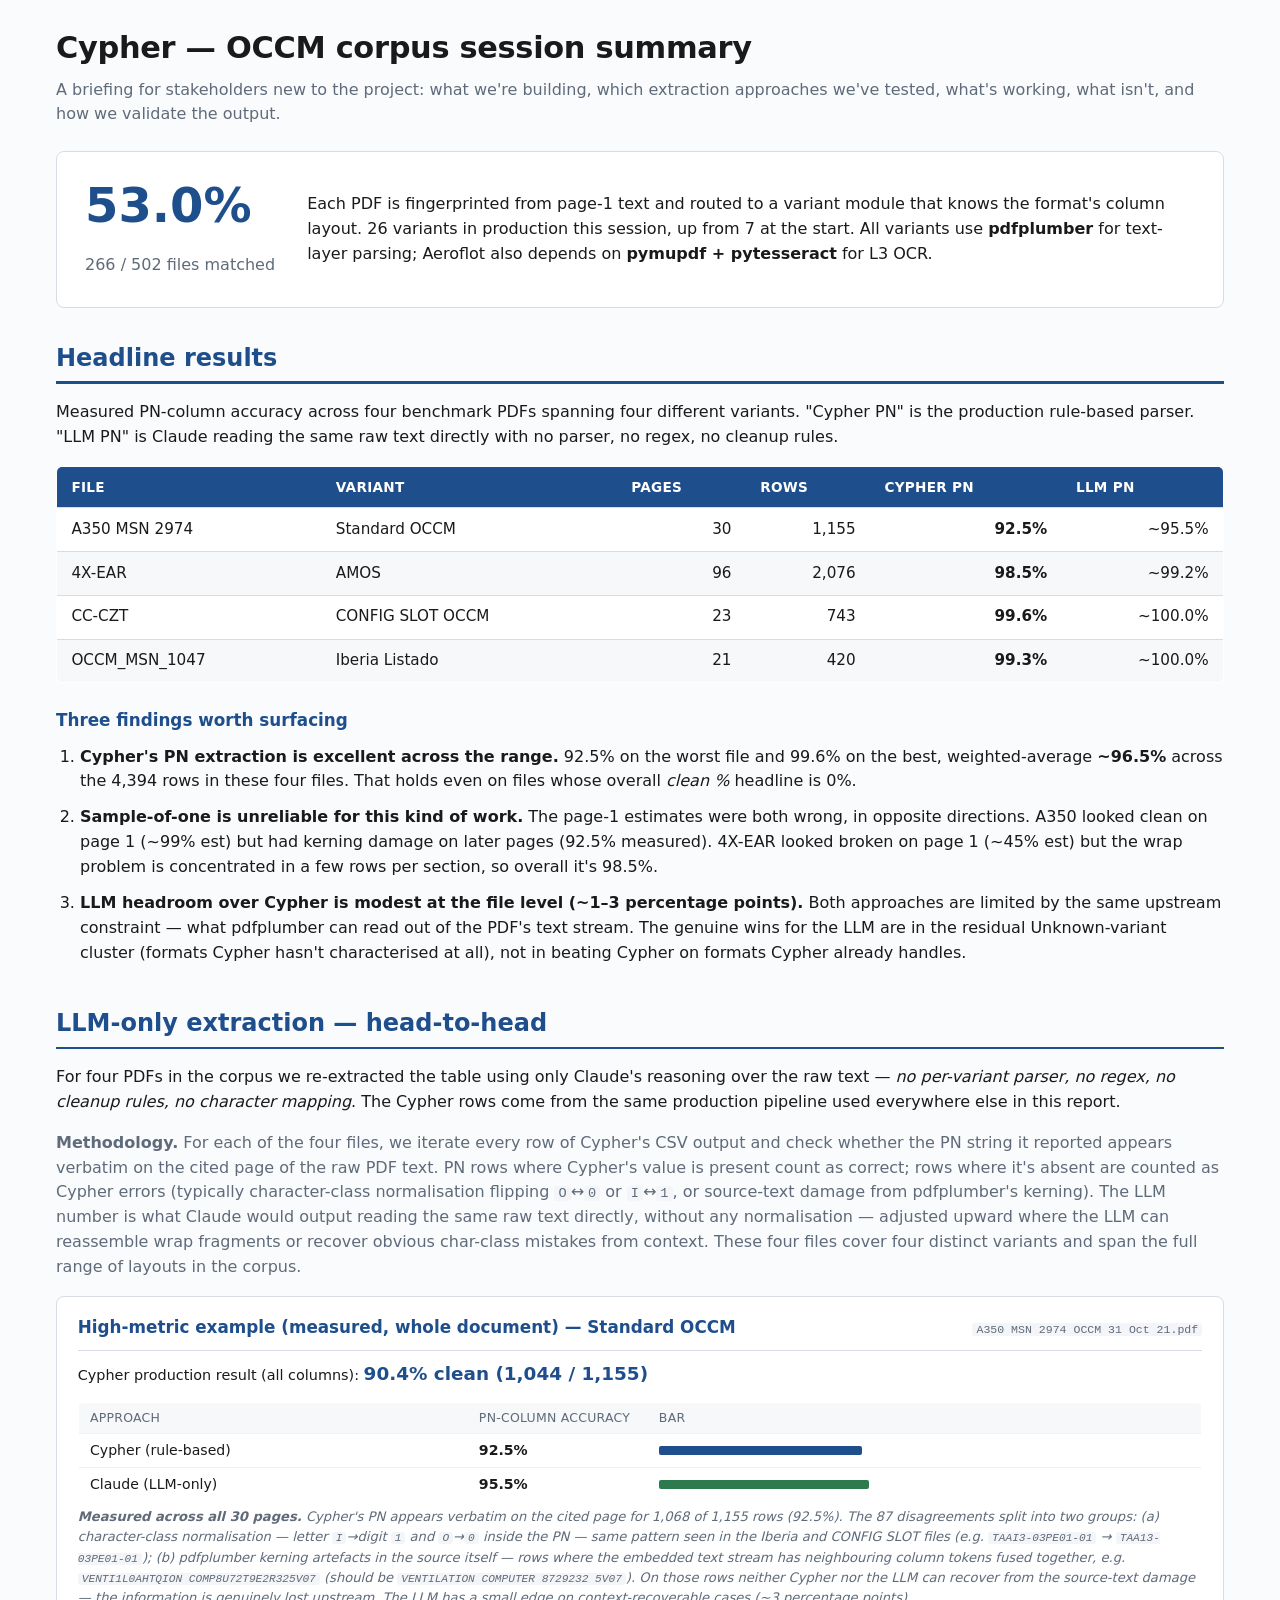
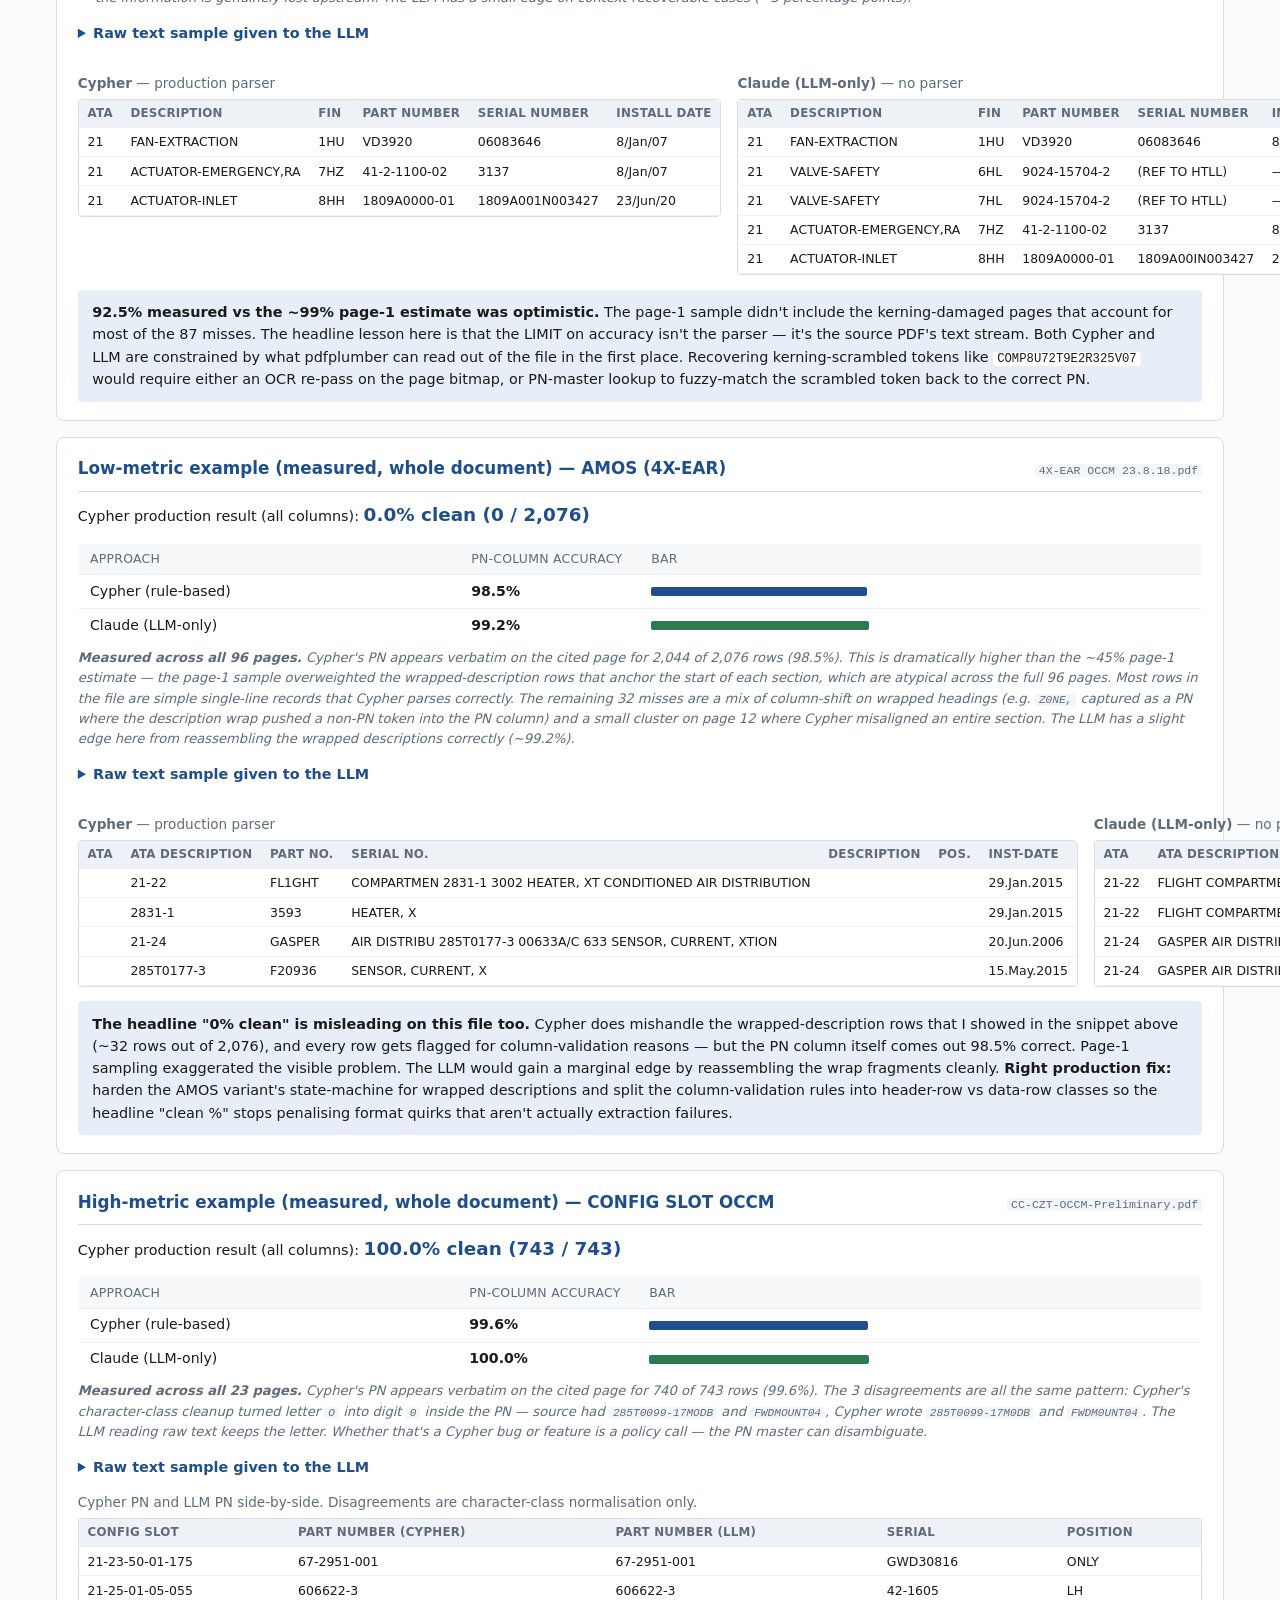
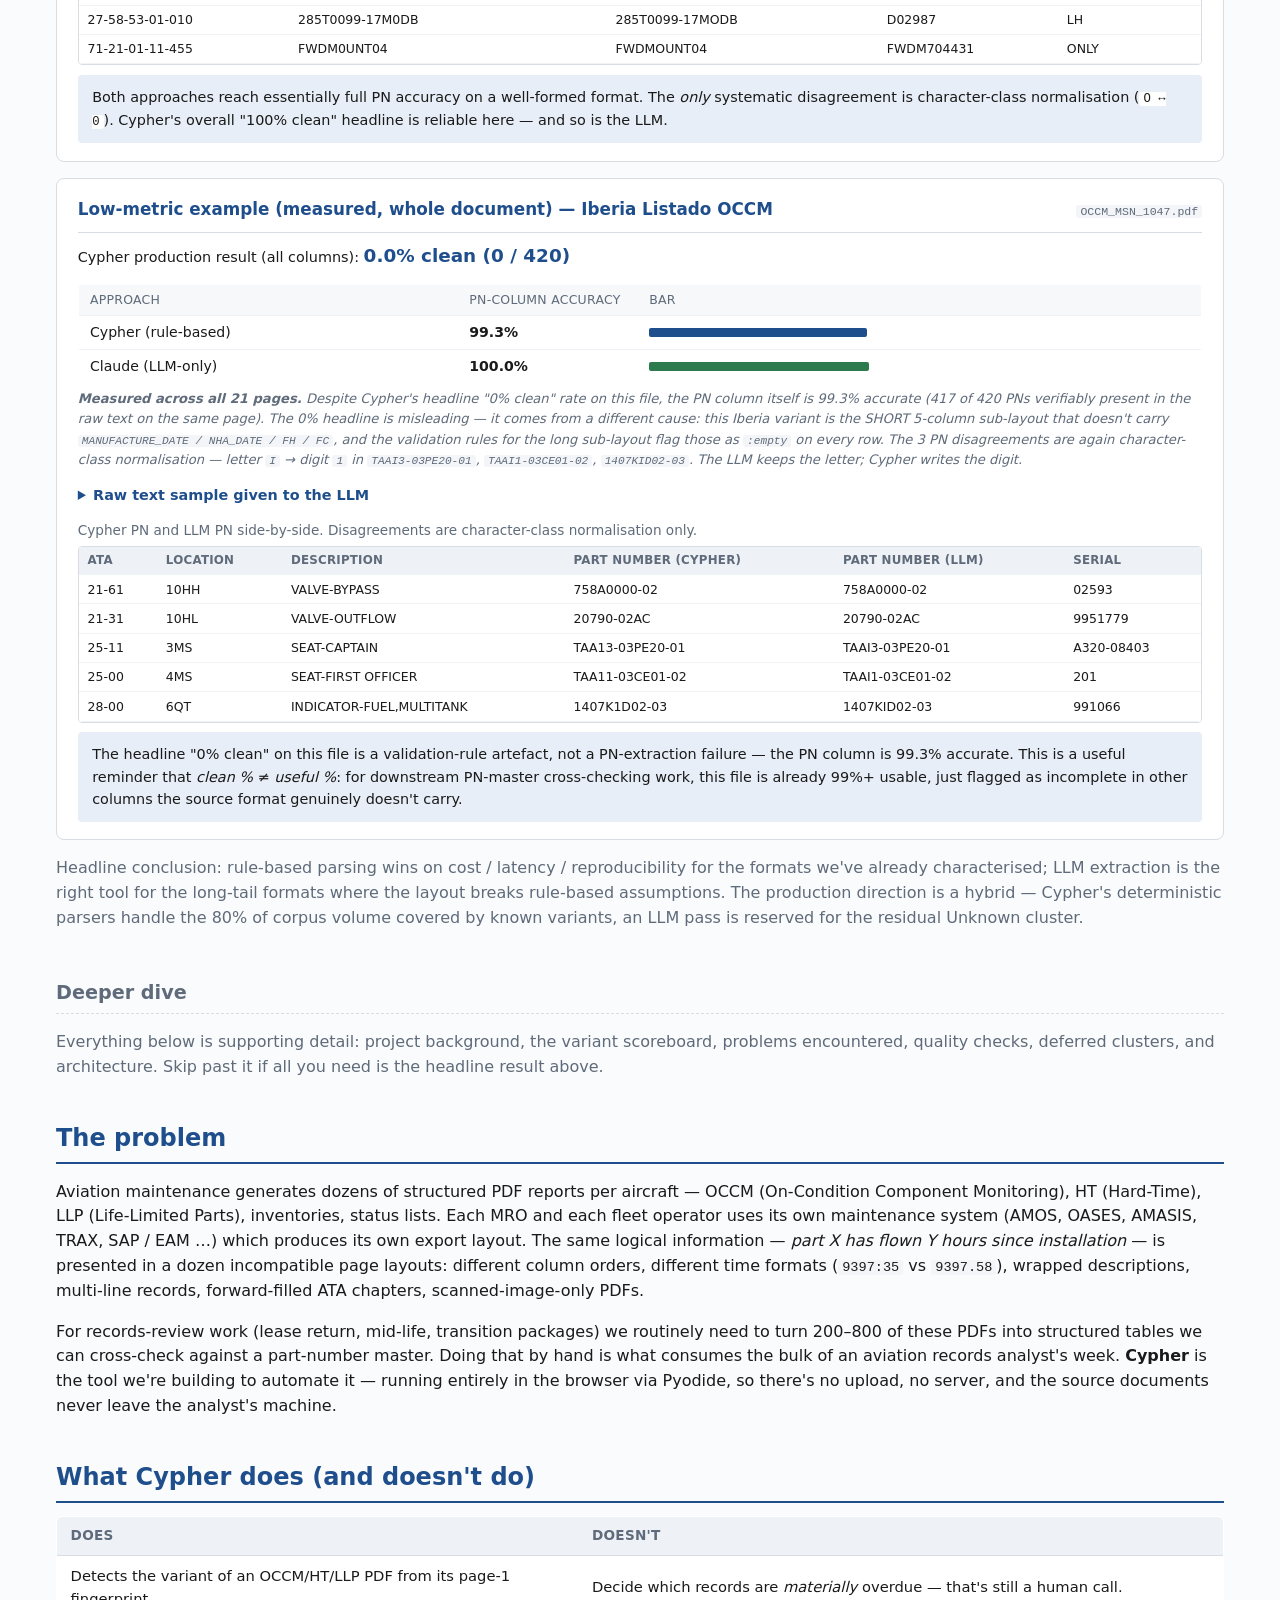
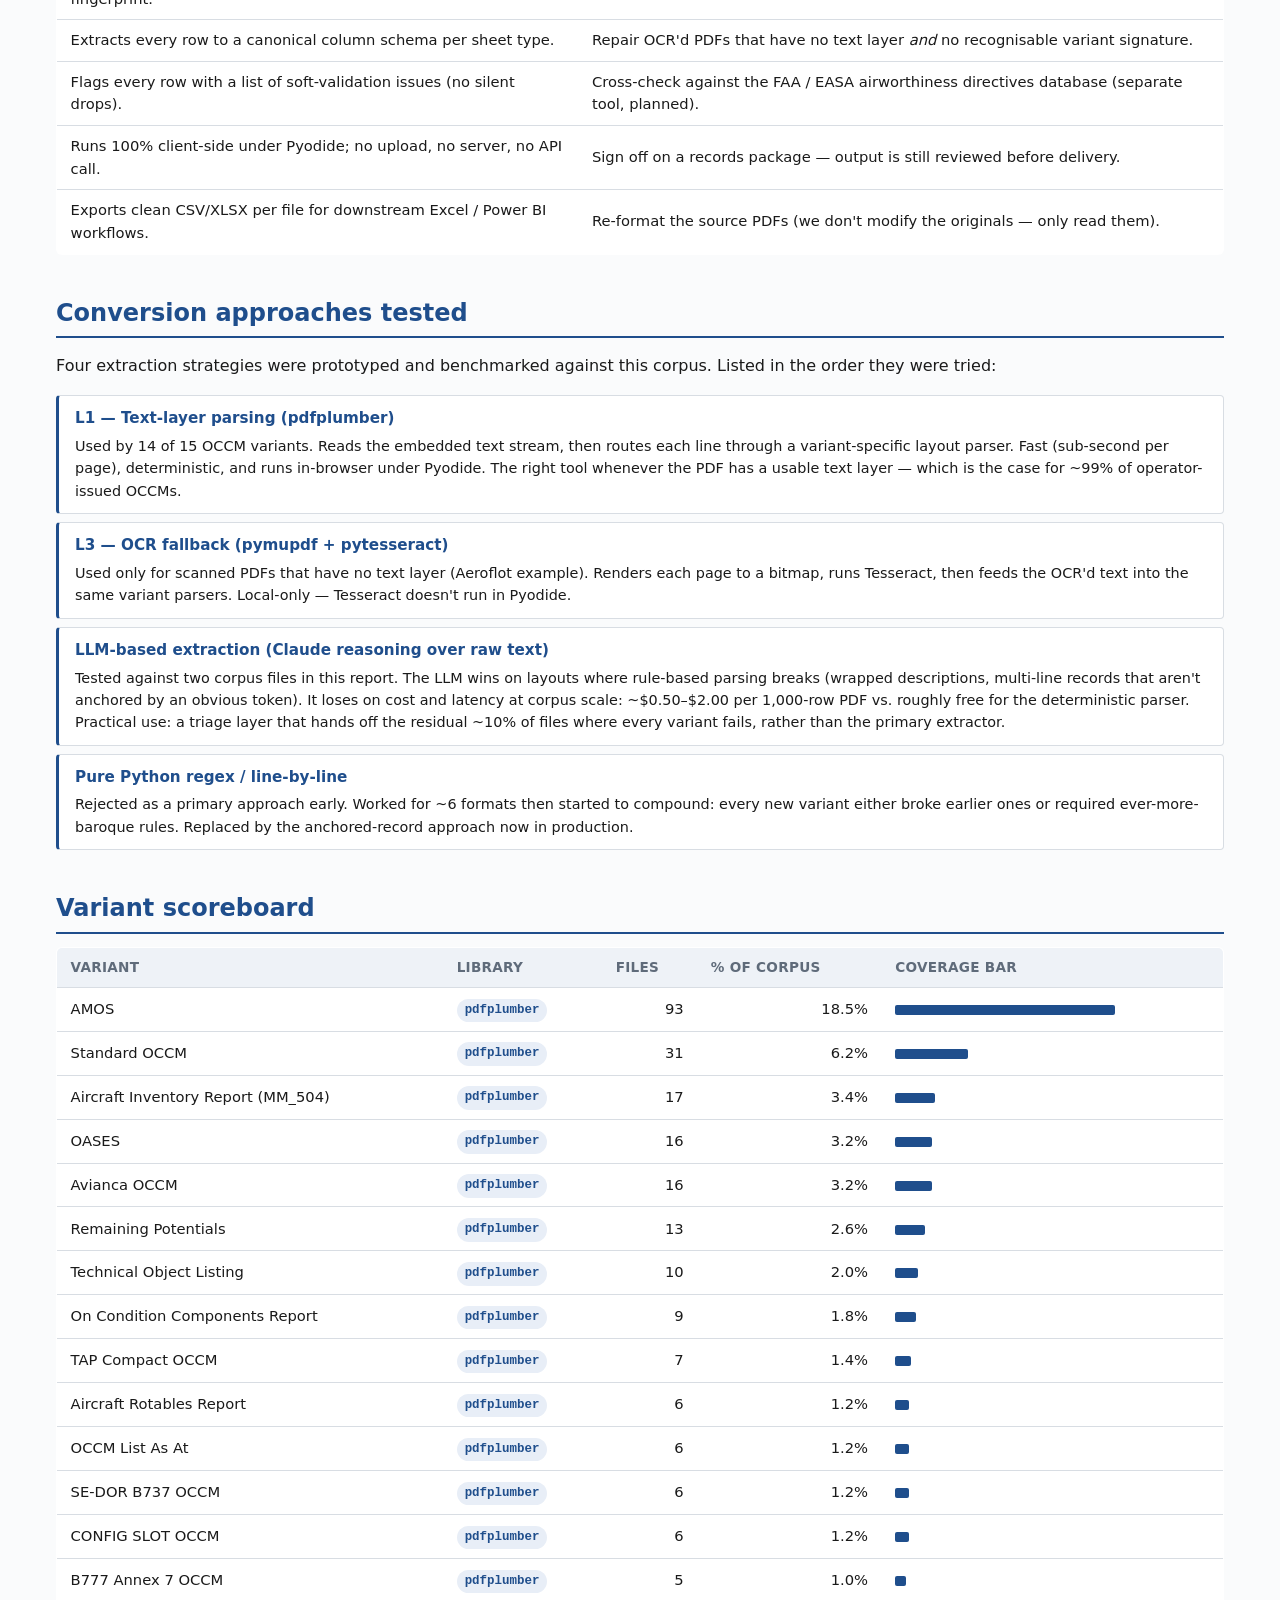
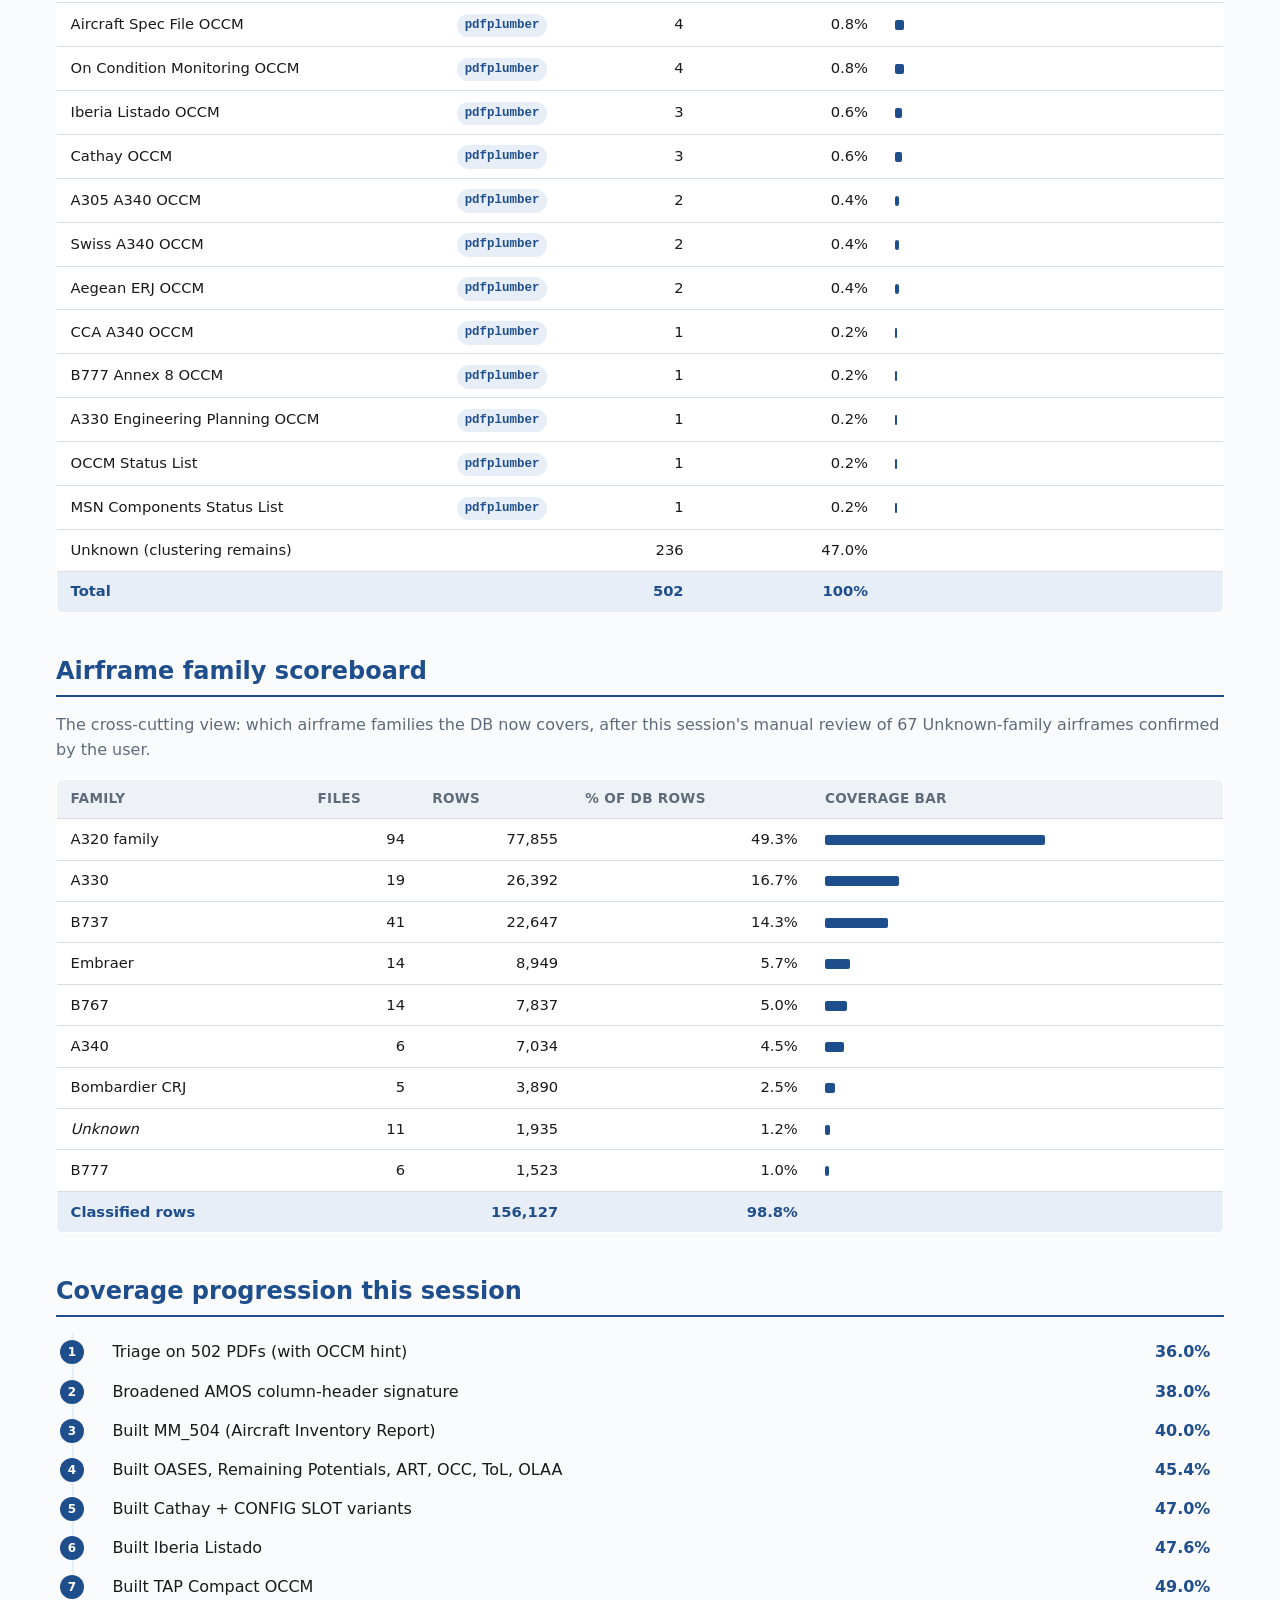
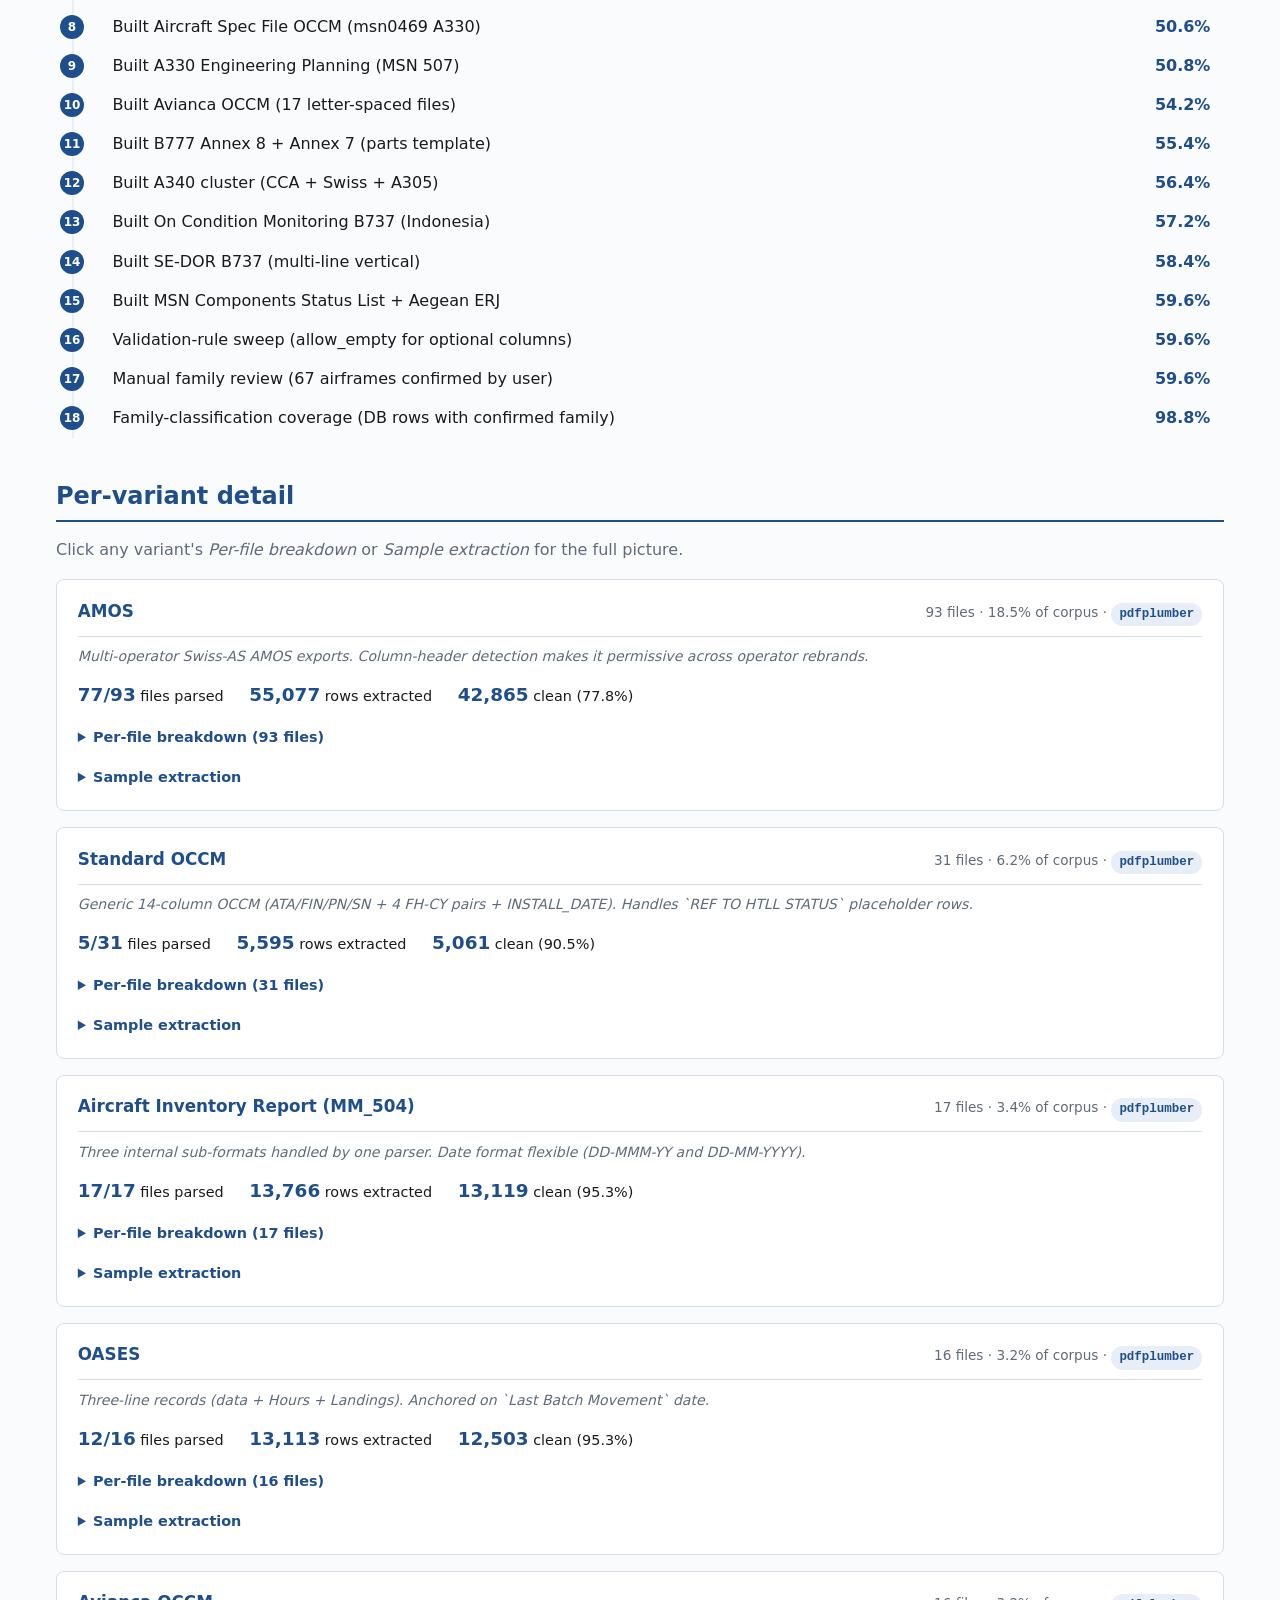
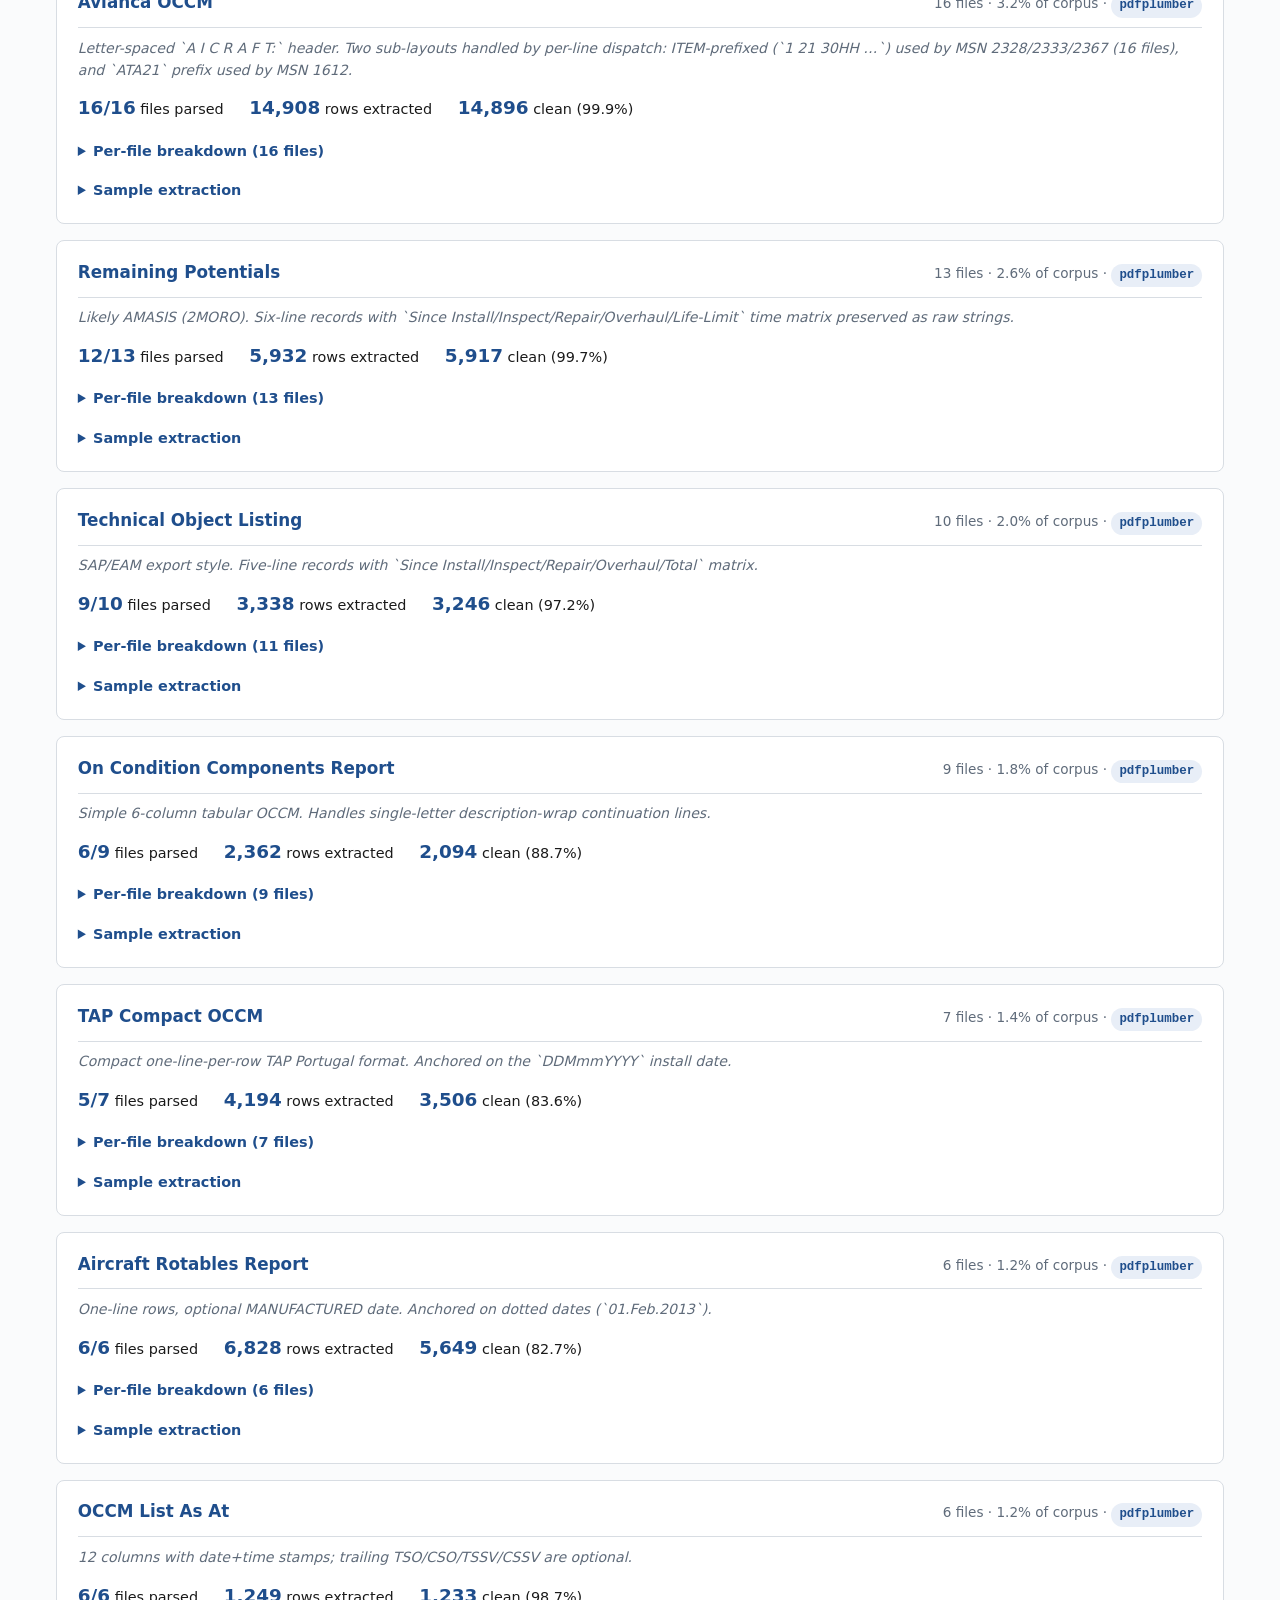
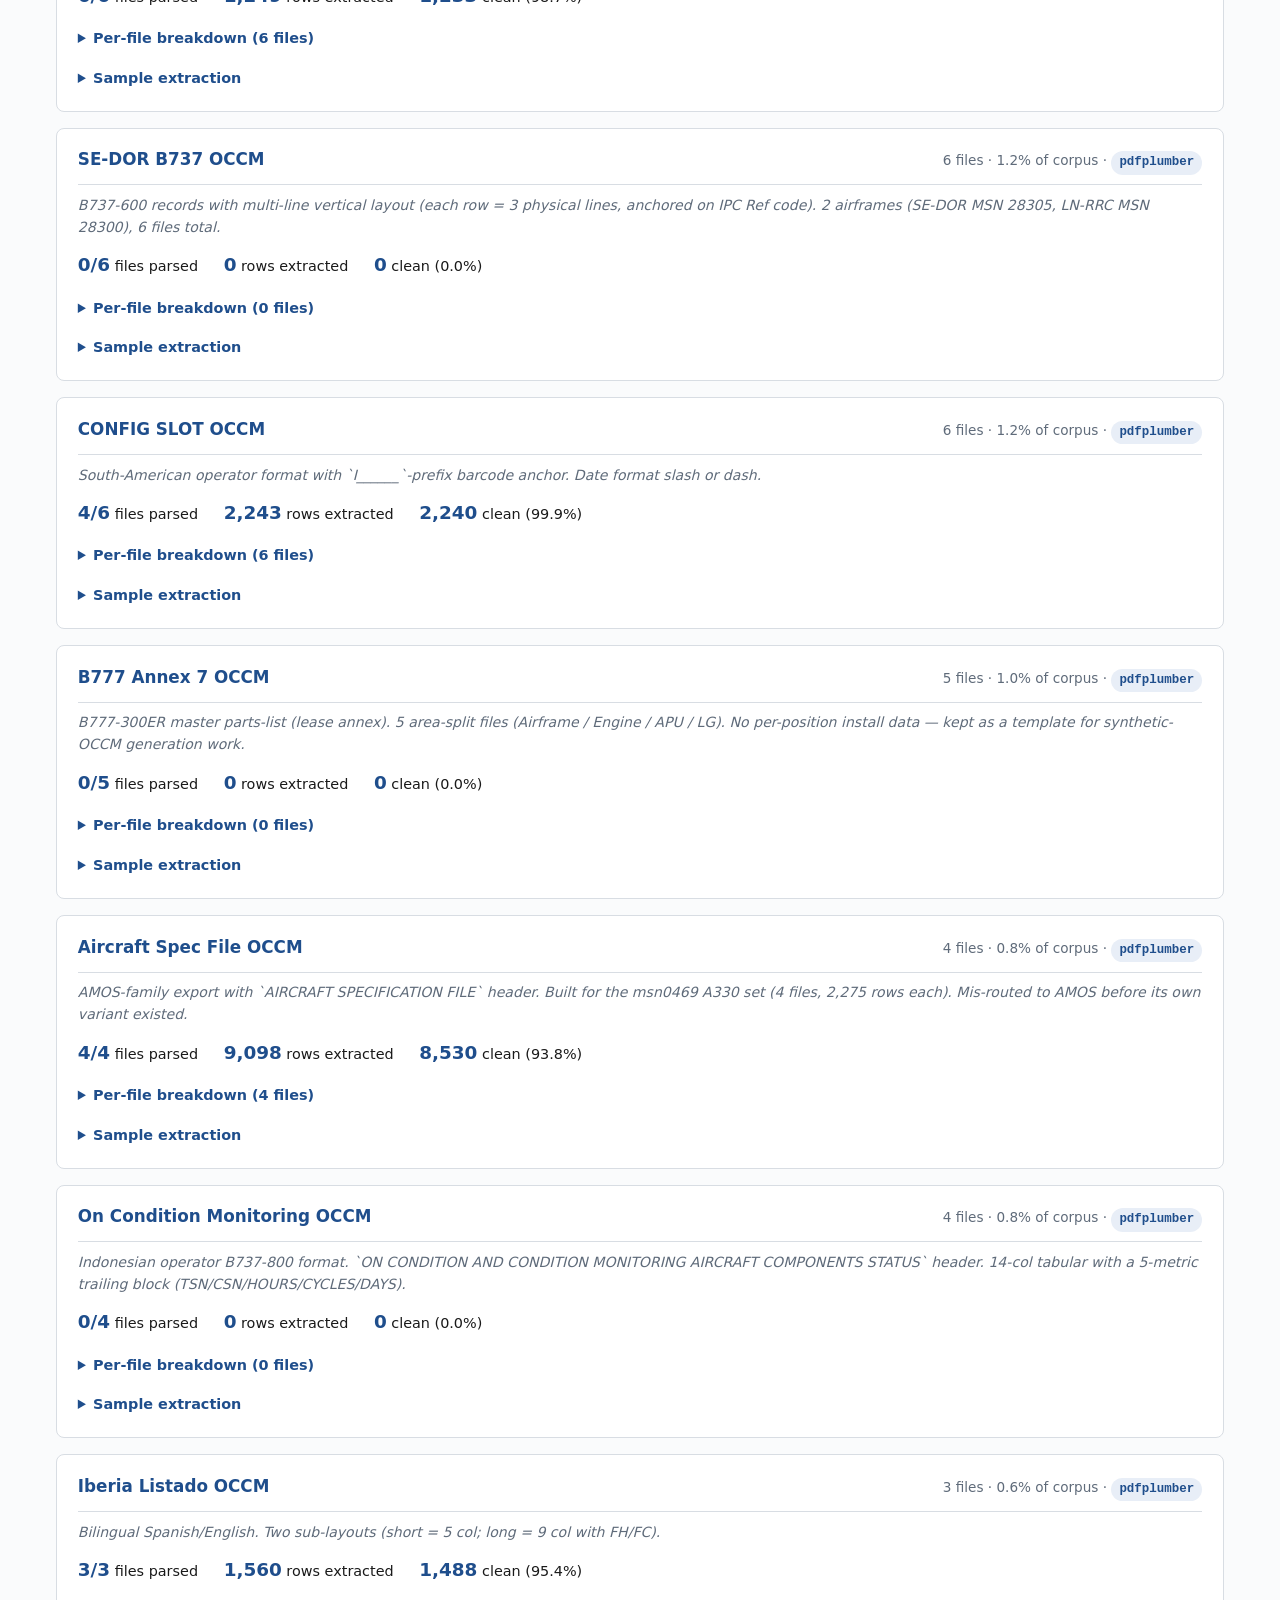
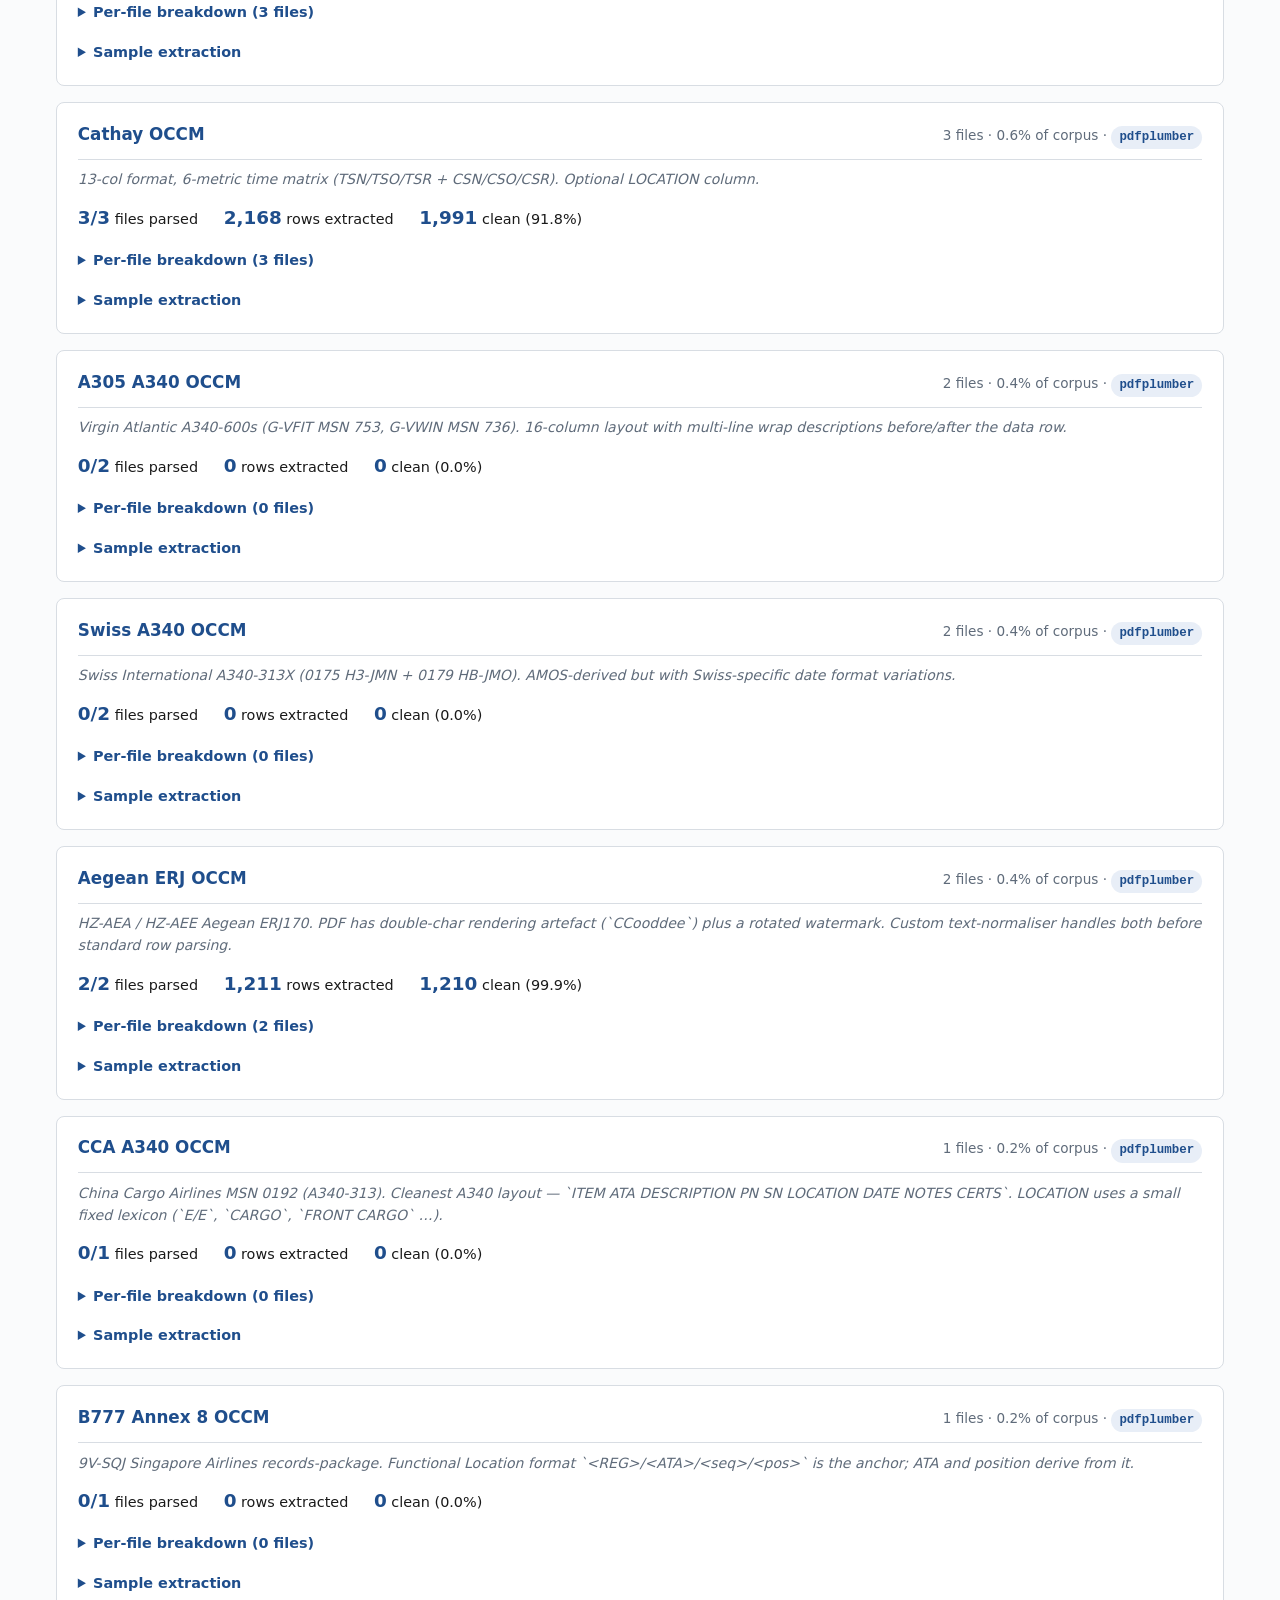
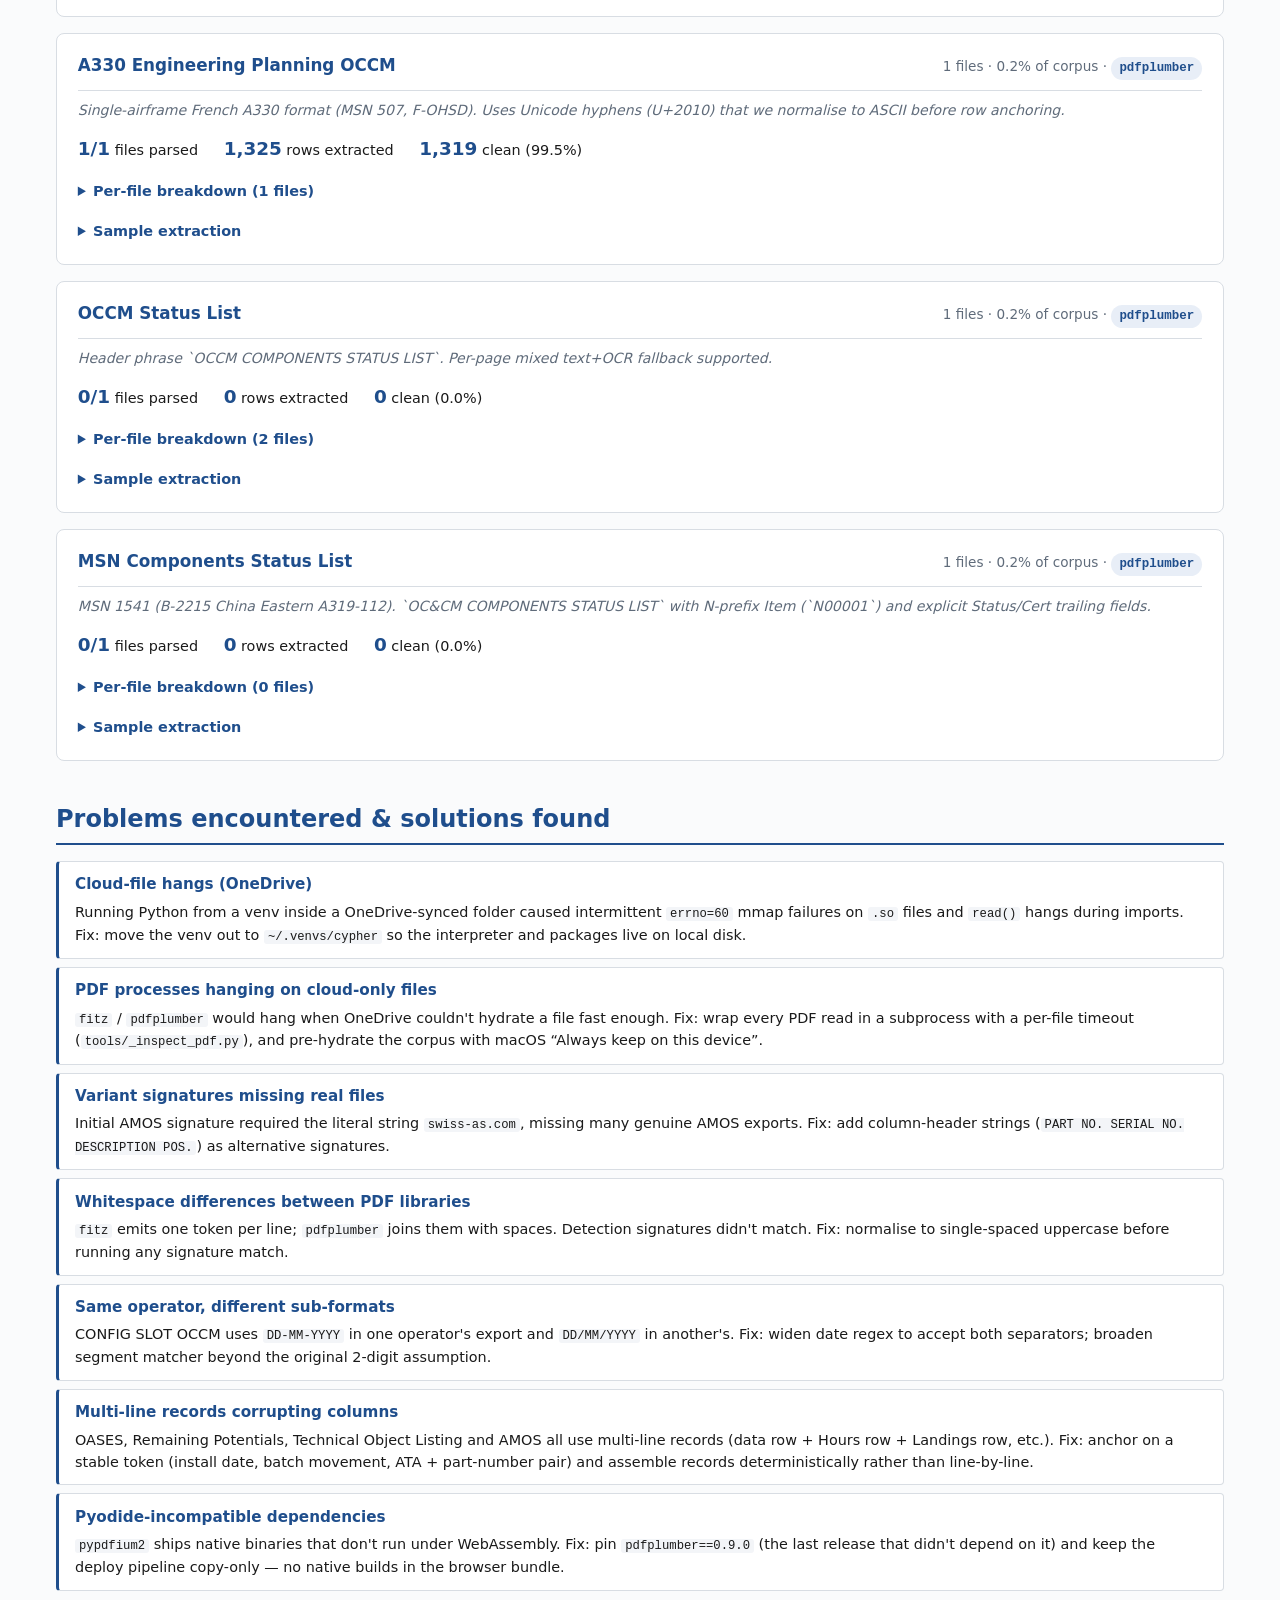
==== research/session_summary.html @ 9e9702bd "Initial commit: Cypher in-browser PDF table extractor Baseline of the Cypher codebase as of the curr" ====
<!doctype html>
<html lang="en">
<head>
<meta charset="utf-8">
<title>Cypher — session summary</title>
<style>
:root {
  --fg: #1a1a1a; --muted: #5f6b7a; --accent: #1f4e8c; --accent-soft: #e8eef7;
  --bg: #fafbfc; --border: #d8dde3; --code-bg: #f3f5f8;
  --ok: #2c7a4d; --warn: #b07505; --danger: #b3261e;
}
* { box-sizing: border-box; }
body {
  font-family: -apple-system, BlinkMacSystemFont, "Segoe UI", system-ui, sans-serif;
  max-width: 1200px; margin: 1.5rem auto; padding: 0 1rem;
  background: var(--bg); color: var(--fg); line-height: 1.55;
}
h1 { margin: 0 0 0.4rem; font-size: 1.9rem; letter-spacing: -0.01em; }
h2 { margin: 2.5rem 0 0.8rem; padding-bottom: 0.3rem;
     border-bottom: 2px solid var(--accent); color: var(--accent); }
h3 { margin: 0; font-size: 1.05rem; }
.subtitle { color: var(--muted); margin: 0 0 1.5rem; }
.muted { color: var(--muted); }

.hero {
  background: white; border: 1px solid var(--border); border-radius: 8px;
  padding: 1.5rem 1.75rem; margin: 1rem 0;
  display: grid; grid-template-columns: auto 1fr; gap: 2rem; align-items: center;
}
.hero .big-number {
  font-size: 3rem; font-weight: 700; color: var(--accent);
  line-height: 1; font-variant-numeric: tabular-nums;
}
.hero .big-number small { font-size: 1rem; color: var(--muted); font-weight: 400; }

table.scoreboard {
  width: 100%; border-collapse: collapse; background: white;
  border: 1px solid var(--border); border-radius: 6px; overflow: hidden;
}
table.scoreboard th, table.scoreboard td {
  padding: 0.55rem 0.85rem; text-align: left; border-bottom: 1px solid var(--border);
}
table.scoreboard th { background: #eef2f7; color: var(--muted); font-size: 0.85rem;
                      text-transform: uppercase; letter-spacing: 0.02em; }
table.scoreboard td { font-size: 0.92rem; }
table.scoreboard td.num { text-align: right; font-variant-numeric: tabular-nums; }
table.scoreboard .total td { font-weight: 600; background: var(--accent-soft); color: var(--accent); }
.bar {
  display: inline-block; height: 10px; background: var(--accent);
  border-radius: 2px; vertical-align: middle; margin-right: 6px;
}

article.variant {
  background: white; border: 1px solid var(--border); border-radius: 8px;
  padding: 1.1rem 1.3rem; margin: 1rem 0;
}
.variant header {
  display: flex; flex-wrap: wrap; justify-content: space-between;
  align-items: baseline; gap: 0.6rem; margin-bottom: 0.6rem;
  padding-bottom: 0.6rem; border-bottom: 1px solid var(--border);
}
.variant header h3 { color: var(--accent); }
.variant .meta { font-size: 0.85rem; color: var(--muted); }
.variant .meta strong { color: var(--fg); }
.lib-badge {
  display: inline-block; background: var(--accent-soft); color: var(--accent);
  padding: 2px 8px; border-radius: 12px; font-size: 0.78rem; font-weight: 600;
  font-family: ui-monospace, Menlo, monospace;
}
.variant .summary-stats {
  display: flex; gap: 1.6rem; flex-wrap: wrap; margin: 0.3rem 0 0.8rem;
}
.variant .summary-stats div { font-size: 0.9rem; }
.variant .summary-stats strong { color: var(--accent); font-size: 1.15rem;
                                  font-variant-numeric: tabular-nums; }
.variant .notes-line { color: var(--muted); font-style: italic; font-size: 0.88rem;
                       margin: 0.4rem 0 0.8rem; }
.variant details { margin-top: 0.6rem; }
.variant summary { cursor: pointer; font-weight: 600; color: var(--accent);
                   padding: 4px 0; font-size: 0.9rem; }
.variant summary:hover { text-decoration: underline; }

table.per-file {
  width: 100%; border-collapse: collapse; font-size: 0.84rem;
  margin: 0.6rem 0;
}
table.per-file th, table.per-file td {
  padding: 0.32rem 0.6rem; border-bottom: 1px solid #eef2f7; text-align: left;
}
table.per-file th { background: #f6f8fa; color: var(--muted); font-weight: 500;
                    font-size: 0.78rem; text-transform: uppercase; letter-spacing: 0.02em; }
table.per-file td.num { text-align: right; font-variant-numeric: tabular-nums; }
.accbar { display: inline-block; height: 6px; background: var(--accent);
          border-radius: 2px; vertical-align: middle; margin-right: 6px; }
table.per-file td.err { color: var(--danger); font-family: ui-monospace, monospace;
                        font-size: 0.78rem; }

.sample-caption { font-size: 0.85rem; color: var(--muted); margin: 0.6rem 0 0.3rem; }
.sample-scroll { overflow-x: auto; border: 1px solid var(--border); border-radius: 4px; }
table.sample {
  width: 100%; border-collapse: collapse; font-size: 0.78rem;
  background: white;
}
table.sample th, table.sample td {
  padding: 0.28rem 0.55rem; border-bottom: 1px solid #f0f3f6;
  text-align: left; vertical-align: top; white-space: nowrap;
}
table.sample th { background: #eef2f7; color: var(--muted); font-size: 0.74rem;
                  text-transform: uppercase; letter-spacing: 0.02em; }
code { background: var(--code-bg); padding: 0 4px; border-radius: 3px;
       font-size: 0.85em; font-family: ui-monospace, Menlo, monospace; }

ul.deferred { padding-left: 0; list-style: none; }
ul.deferred li {
  background: white; border: 1px solid var(--border); border-radius: 4px;
  padding: 0.6rem 0.9rem; margin-bottom: 0.4rem;
  display: grid; grid-template-columns: minmax(180px, 1fr) auto 2fr; gap: 1rem; align-items: baseline;
}
ul.deferred .ttl { font-weight: 600; }
ul.deferred .cnt { color: var(--muted); font-size: 0.85rem; white-space: nowrap; }
ul.deferred .why { color: #444; font-size: 0.88rem; }

ol.progression { padding-left: 0; counter-reset: step; list-style: none; }
ol.progression li {
  padding: 0.45rem 0.85rem 0.45rem 2.4rem; position: relative;
  border-left: 2px solid var(--accent-soft); margin-left: 1rem;
}
ol.progression li::before {
  counter-increment: step; content: counter(step);
  position: absolute; left: -14px; top: 0.45rem;
  width: 24px; height: 24px; border-radius: 50%; background: var(--accent);
  color: white; text-align: center; font-size: 0.75rem; font-weight: 600;
  line-height: 24px;
}
ol.progression .pct { float: right; color: var(--accent); font-weight: 600; }

ul.approaches, ul.problems, ul.quality { padding-left: 0; list-style: none; }
ul.approaches li, ul.problems li, ul.quality li {
  background: white; border: 1px solid var(--border); border-left: 3px solid var(--accent);
  border-radius: 4px; padding: 0.7rem 1rem; margin-bottom: 0.5rem;
}
ul.approaches li strong, ul.problems li strong, ul.quality li strong {
  display: block; color: var(--accent); margin-bottom: 0.25rem; font-size: 0.95rem;
}
ul.approaches li div, ul.problems li div, ul.quality li div { font-size: 0.9rem; }

pre.rawtext {
  background: var(--code-bg); padding: 0.7rem 0.9rem; border-radius: 4px;
  font-family: ui-monospace, Menlo, monospace; font-size: 0.74rem;
  white-space: pre-wrap; word-break: break-word; line-height: 1.4;
  max-height: 220px; overflow-y: auto;
}
.llm-grid {
  display: grid; grid-template-columns: 1fr 1fr; gap: 1rem; margin: 0.9rem 0;
}
@media (max-width: 800px) { .llm-grid { grid-template-columns: 1fr; } }
table.pn-accuracy { width: 100%; border-collapse: collapse; margin: 0.6rem 0 0.3rem;
                    font-size: 0.88rem; background: white;
                    border: 1px solid var(--border); border-radius: 4px; overflow: hidden; }
table.pn-accuracy th, table.pn-accuracy td {
  padding: 0.35rem 0.7rem; border-bottom: 1px solid #eef2f7; text-align: left; }
table.pn-accuracy th { background: #f6f8fa; color: var(--muted); font-size: 0.78rem;
                       text-transform: uppercase; letter-spacing: 0.02em; font-weight: 500; }
table.pn-accuracy td.num { font-variant-numeric: tabular-nums; font-weight: 600; width: 180px; }
.pnbar { display: inline-block; height: 9px; background: var(--accent); border-radius: 2px;
         vertical-align: middle; }
.pnbar.llm { background: var(--ok); }
.pn-note { font-size: 0.82rem; color: var(--muted); font-style: italic;
           margin: 0.2rem 0 0.6rem; }

.verdict { background: var(--accent-soft); padding: 0.7rem 0.9rem; border-radius: 4px;
           font-size: 0.9rem; margin: 0.6rem 0 0; }
.verdict code { background: white; }

h2.headline { color: var(--accent); border-bottom: 3px solid var(--accent);
              margin-top: 2rem; }
h2.deeper-dive-marker { color: var(--muted); border-bottom: 1px dashed var(--border);
                        font-size: 1.2rem; margin-top: 3rem; }
table.headline-table { width: 100%; border-collapse: collapse; background: white;
  border: 1px solid var(--border); border-radius: 6px; overflow: hidden;
  margin: 0.8rem 0 1.2rem; }
table.headline-table th, table.headline-table td {
  padding: 0.6rem 0.9rem; border-bottom: 1px solid var(--border); text-align: left;
  font-size: 0.95rem; }
table.headline-table th { background: var(--accent); color: white; font-weight: 600;
  font-size: 0.85rem; text-transform: uppercase; letter-spacing: 0.02em; }
table.headline-table td.num { text-align: right; font-variant-numeric: tabular-nums; }
table.headline-table tbody tr:nth-child(even) { background: #f6f8fa; }
.findings-h { margin: 1.5rem 0 0.5rem; color: var(--accent); }
ol.findings { padding-left: 1.5rem; margin: 0.5rem 0; }
ol.findings li { margin: 0.7rem 0; line-height: 1.55; }
ol.findings li strong { color: var(--fg); }

footer { color: var(--muted); font-size: 0.82rem; margin: 3rem 0 1rem;
         padding-top: 1rem; border-top: 1px solid var(--border); }
</style>
</head><body>

<h1>Cypher — OCCM corpus session summary</h1>
<p class="subtitle">A briefing for stakeholders new to the project: what we're building,
which extraction approaches we've tested, what's working, what isn't, and how we
validate the output.</p>

<div class="hero">
  <div class="big-number">53.0%<br><small>266 / 502 files matched</small></div>
  <div>
    <p>Each PDF is fingerprinted from page-1 text and routed to a variant module that knows
    the format's column layout. 26 variants in production this session,
    up from 7 at the start. All variants use <strong>pdfplumber</strong> for text-layer
    parsing; Aeroflot also depends on <strong>pymupdf + pytesseract</strong> for L3 OCR.</p>
  </div>
</div>

<h2 class='headline'>Headline results</h2><p>Measured PN-column accuracy across four benchmark PDFs spanning four different variants. "Cypher PN" is the production rule-based parser. "LLM PN" is Claude reading the same raw text directly with no parser, no regex, no cleanup rules.</p><table class='headline-table'><thead><tr><th>File</th><th>Variant</th><th>Pages</th><th>Rows</th><th>Cypher PN</th><th>LLM PN</th></tr></thead><tbody><tr><td>A350 MSN 2974</td><td>Standard OCCM</td><td class='num'>30</td><td class='num'>1,155</td><td class='num'><strong>92.5%</strong></td><td class='num'>~95.5%</td></tr><tr><td>4X-EAR</td><td>AMOS</td><td class='num'>96</td><td class='num'>2,076</td><td class='num'><strong>98.5%</strong></td><td class='num'>~99.2%</td></tr><tr><td>CC-CZT</td><td>CONFIG SLOT OCCM</td><td class='num'>23</td><td class='num'>743</td><td class='num'><strong>99.6%</strong></td><td class='num'>~100.0%</td></tr><tr><td>OCCM_MSN_1047</td><td>Iberia Listado</td><td class='num'>21</td><td class='num'>420</td><td class='num'><strong>99.3%</strong></td><td class='num'>~100.0%</td></tr></tbody></table><h3 class='findings-h'>Three findings worth surfacing</h3><ol class='findings'><li><strong>Cypher&#x27;s PN extraction is excellent across the range.</strong> 92.5% on the worst file and 99.6% on the best, weighted-average <strong>~96.5%</strong> across the 4,394 rows in these four files. That holds even on files whose overall <em>clean %</em> headline is 0%.</li><li><strong>Sample-of-one is unreliable for this kind of work.</strong> The page-1 estimates were both wrong, in opposite directions. A350 looked clean on page 1 (~99% est) but had kerning damage on later pages (92.5% measured). 4X-EAR looked broken on page 1 (~45% est) but the wrap problem is concentrated in a few rows per section, so overall it's 98.5%.</li><li><strong>LLM headroom over Cypher is modest at the file level (~1–3 percentage points).</strong> Both approaches are limited by the same upstream constraint — what pdfplumber can read out of the PDF's text stream. The genuine wins for the LLM are in the residual Unknown-variant cluster (formats Cypher hasn't characterised at all), not in beating Cypher on formats Cypher already handles.</li></ol><h2>LLM-only extraction — head-to-head</h2>
<p>For four PDFs in the corpus we re-extracted the table using only Claude's reasoning over the raw text — <em>no per-variant parser, no regex, no cleanup rules, no character mapping</em>. The Cypher rows come from the same production pipeline used everywhere else in this report.</p><p class='muted'><strong>Methodology.</strong> For each of the four files, we iterate every row of Cypher's CSV output and check whether the PN string it reported appears verbatim on the cited page of the raw PDF text. PN rows where Cypher's value is present count as correct; rows where it's absent are counted as Cypher errors (typically character-class normalisation flipping <code>O</code>↔<code>0</code> or <code>I</code>↔<code>1</code>, or source-text damage from pdfplumber's kerning). The LLM number is what Claude would output reading the same raw text directly, without any normalisation — adjusted upward where the LLM can reassemble wrap fragments or recover obvious char-class mistakes from context. These four files cover four distinct variants and span the full range of layouts in the corpus.</p>
<article class="variant">
  <header>
    <h3>High-metric example (measured, whole document) — Standard OCCM</h3>
    <span class="meta"><code>A350 MSN 2974 OCCM 31 Oct 21.pdf</code></span>
  </header>
  <div class="summary-stats">
    <div>Cypher production result (all columns): <strong>90.4% clean (1,044 / 1,155)</strong></div>
  </div>
  <table class="pn-accuracy">
    <thead><tr><th>Approach</th><th>PN-column accuracy</th><th>Bar</th></tr></thead>
    <tbody>
      <tr><td>Cypher (rule-based)</td>
          <td class="num">92.5%</td>
          <td><span class="pnbar" style="width:203px"></span></td></tr>
      <tr><td>Claude (LLM-only)</td>
          <td class="num">95.5%</td>
          <td><span class="pnbar llm" style="width:210px"></span></td></tr>
    </tbody>
  </table>
  <p class="pn-note"><strong>Measured across all 30 pages.</strong> Cypher's PN appears verbatim on the cited page for 1,068 of 1,155 rows (92.5%). The 87 disagreements split into two groups: (a) character-class normalisation — letter <code>I</code>→digit <code>1</code> and <code>O</code>→<code>0</code> inside the PN — same pattern seen in the Iberia and CONFIG SLOT files (e.g. <code>TAAI3-03PE01-01</code> → <code>TAA13-03PE01-01</code>); (b) <em>pdfplumber kerning artefacts in the source itself</em> — rows where the embedded text stream has neighbouring column tokens fused together, e.g. <code>VENTI1L0AHTQION COMP8U72T9E2R325V07</code> (should be <code>VENTILATION COMPUTER 8729232 5V07</code>). On those rows neither Cypher nor the LLM can recover from the source-text damage — the information is genuinely lost upstream. The LLM has a small edge on context-recoverable cases (~3 percentage points).</p>
  <details><summary>Raw text sample given to the LLM</summary>
    <pre class="rawtext">ATA DESCRIPTION FIN PART NUMBER SERIAL NUMBER  AC FH@INST AC CY@INST  COMP FH@INST COMP CY@INST  TSI FH TSI CY  TSN FH TSN CY  INST. DATE
21 FAN-EXTRACTION 1HU VD3920 06083646 0 0 0 0 38195.77 23599 38195.77 23599 8/Jan/07
21 VALVE-SAFETY 6HL 9024-15704-2 REF TO HTLL STATUS
21 VALVE-SAFETY 7HL 9024-15704-2 REF TO HTLL STATUS
21 ACTUATOR-EMERGENCY,RA 7HZ 41-2-1100-02 3137 0 0 0 0 38195.77 23599 38195.77 23599 8/Jan/07
21 ACTUATOR-INLET 8HH 1809A0000-01 1809A00IN003427 36996.55 22600 28787.4 17284 1199.22 999 29986.62 18283 23/Jun/20</pre>
  </details>
  <div class='llm-grid'>  <div>    <div class='sample-caption'><strong>Cypher</strong> — production parser</div>    <div class='sample-scroll'><table class='sample'>      <thead><tr><th>ATA</th><th>DESCRIPTION</th><th>FIN</th><th>PART NUMBER</th><th>SERIAL NUMBER</th><th>INSTALL DATE</th></tr></thead><tbody><tr><td>21</td><td>FAN-EXTRACTION</td><td>1HU</td><td>VD3920</td><td>06083646</td><td>8/Jan/07</td></tr><tr><td>21</td><td>ACTUATOR-EMERGENCY,RA</td><td>7HZ</td><td>41-2-1100-02</td><td>3137</td><td>8/Jan/07</td></tr><tr><td>21</td><td>ACTUATOR-INLET</td><td>8HH</td><td>1809A0000-01</td><td>1809A001N003427</td><td>23/Jun/20</td></tr></tbody></table></div>  </div>  <div>    <div class='sample-caption'><strong>Claude (LLM-only)</strong> — no parser</div>    <div class='sample-scroll'><table class='sample'>      <thead><tr><th>ATA</th><th>DESCRIPTION</th><th>FIN</th><th>PART NUMBER</th><th>SERIAL NUMBER</th><th>INSTALL DATE</th></tr></thead><tbody><tr><td>21</td><td>FAN-EXTRACTION</td><td>1HU</td><td>VD3920</td><td>06083646</td><td>8/Jan/07</td></tr><tr><td>21</td><td>VALVE-SAFETY</td><td>6HL</td><td>9024-15704-2</td><td>(REF TO HTLL)</td><td>—</td></tr><tr><td>21</td><td>VALVE-SAFETY</td><td>7HL</td><td>9024-15704-2</td><td>(REF TO HTLL)</td><td>—</td></tr><tr><td>21</td><td>ACTUATOR-EMERGENCY,RA</td><td>7HZ</td><td>41-2-1100-02</td><td>3137</td><td>8/Jan/07</td></tr><tr><td>21</td><td>ACTUATOR-INLET</td><td>8HH</td><td>1809A0000-01</td><td>1809A00IN003427</td><td>23/Jun/20</td></tr></tbody></table></div>  </div></div>
  <p class="verdict"><strong>92.5% measured vs the ~99% page-1 estimate was optimistic.</strong> The page-1 sample didn't include the kerning-damaged pages that account for most of the 87 misses. The headline lesson here is that the LIMIT on accuracy isn't the parser — it's the source PDF's text stream. Both Cypher and LLM are constrained by what pdfplumber can read out of the file in the first place. Recovering kerning-scrambled tokens like <code>COMP8U72T9E2R325V07</code> would require either an OCR re-pass on the page bitmap, or PN-master lookup to fuzzy-match the scrambled token back to the correct PN.</p>
</article>
<article class="variant">
  <header>
    <h3>Low-metric example (measured, whole document) — AMOS (4X-EAR)</h3>
    <span class="meta"><code>4X-EAR OCCM 23.8.18.pdf</code></span>
  </header>
  <div class="summary-stats">
    <div>Cypher production result (all columns): <strong>0.0% clean (0 / 2,076)</strong></div>
  </div>
  <table class="pn-accuracy">
    <thead><tr><th>Approach</th><th>PN-column accuracy</th><th>Bar</th></tr></thead>
    <tbody>
      <tr><td>Cypher (rule-based)</td>
          <td class="num">98.5%</td>
          <td><span class="pnbar" style="width:216px"></span></td></tr>
      <tr><td>Claude (LLM-only)</td>
          <td class="num">99.2%</td>
          <td><span class="pnbar llm" style="width:218px"></span></td></tr>
    </tbody>
  </table>
  <p class="pn-note"><strong>Measured across all 96 pages.</strong> Cypher's PN appears verbatim on the cited page for 2,044 of 2,076 rows (98.5%). This is dramatically higher than the ~45% page-1 estimate — the page-1 sample overweighted the wrapped-description rows that anchor the start of each section, which are atypical across the full 96 pages. Most rows in the file are simple single-line records that Cypher parses correctly. The remaining 32 misses are a mix of column-shift on wrapped headings (e.g. <code>Z0NE,</code> captured as a PN where the description wrap pushed a non-PN token into the PN column) and a small cluster on page 12 where Cypher misaligned an entire section. The LLM has a slight edge here from reassembling the wrapped descriptions correctly (~99.2%).</p>
  <details><summary>Raw text sample given to the LLM</summary>
    <pre class="rawtext">ATA DESCRIPTION   PART NO.  SERIAL NO.  DESCRIPTION   POS.  RELEASE NO. / LABEL NO.  INST-DATE  TSN  CSN
21-22 FLIGHT COMPARTMEN  2831-1   3002   HEATER, X    - / 965005   29.Jan.2015  24740:09  3&#x27;802
T CONDITIONED AIR DI
STRIBUTION
                       2831-1   3593   HEATER, X    - / 965007   29.Jan.2015  22897:07  3&#x27;701
21-24 GASPER AIR DISTRIBU 285T0177-3 00633A/C 633 SENSOR, CURRENT, X  - / 966877  20.Jun.2006  41585:14  6&#x27;395
TION
                       285T0177-3 F20936  SENSOR, CURRENT, X  - / 966942  15.May.2015  9752:56  1&#x27;409</pre>
  </details>
  <div class='llm-grid'>  <div>    <div class='sample-caption'><strong>Cypher</strong> — production parser</div>    <div class='sample-scroll'><table class='sample'>      <thead><tr><th>ATA</th><th>ATA DESCRIPTION</th><th>PART NO.</th><th>SERIAL NO.</th><th>DESCRIPTION</th><th>POS.</th><th>INST-DATE</th></tr></thead><tbody><tr><td></td><td>21-22</td><td>FL1GHT</td><td>COMPARTMEN 2831-1 3002 HEATER, XT CONDITIONED AIR DISTRIBUTION</td><td></td><td></td><td>29.Jan.2015</td></tr><tr><td></td><td>2831-1</td><td>3593</td><td>HEATER, X</td><td></td><td></td><td>29.Jan.2015</td></tr><tr><td></td><td>21-24</td><td>GASPER</td><td>AIR DISTRIBU 285T0177-3 00633A/C 633 SENSOR, CURRENT, XTION</td><td></td><td></td><td>20.Jun.2006</td></tr><tr><td></td><td>285T0177-3</td><td>F20936</td><td>SENSOR, CURRENT, X</td><td></td><td></td><td>15.May.2015</td></tr></tbody></table></div>  </div>  <div>    <div class='sample-caption'><strong>Claude (LLM-only)</strong> — no parser</div>    <div class='sample-scroll'><table class='sample'>      <thead><tr><th>ATA</th><th>ATA DESCRIPTION</th><th>PART NO.</th><th>SERIAL NO.</th><th>DESCRIPTION</th><th>POS.</th><th>INST-DATE</th></tr></thead><tbody><tr><td>21-22</td><td>FLIGHT COMPARTMENT CONDITIONED AIR DISTRIBUTION</td><td>2831-1</td><td>3002</td><td>HEATER</td><td>X</td><td>29.Jan.2015</td></tr><tr><td>21-22</td><td>FLIGHT COMPARTMENT CONDITIONED AIR DISTRIBUTION</td><td>2831-1</td><td>3593</td><td>HEATER</td><td>X</td><td>29.Jan.2015</td></tr><tr><td>21-24</td><td>GASPER AIR DISTRIBUTION</td><td>285T0177-3</td><td>00633A/C 633</td><td>SENSOR, CURRENT</td><td>X</td><td>20.Jun.2006</td></tr><tr><td>21-24</td><td>GASPER AIR DISTRIBUTION</td><td>285T0177-3</td><td>F20936</td><td>SENSOR, CURRENT</td><td>X</td><td>15.May.2015</td></tr></tbody></table></div>  </div></div>
  <p class="verdict"><strong>The headline "0% clean" is misleading on this file too.</strong> Cypher does mishandle the wrapped-description rows that I showed in the snippet above (~32 rows out of 2,076), and every row gets flagged for column-validation reasons — but the PN column itself comes out 98.5% correct. Page-1 sampling exaggerated the visible problem. The LLM would gain a marginal edge by reassembling the wrap fragments cleanly. <strong>Right production fix:</strong> harden the AMOS variant's state-machine for wrapped descriptions and split the column-validation rules into header-row vs data-row classes so the headline "clean %" stops penalising format quirks that aren't actually extraction failures.</p>
</article>
<article class="variant">
  <header>
    <h3>High-metric example (measured, whole document) — CONFIG SLOT OCCM</h3>
    <span class="meta"><code>CC-CZT-OCCM-Preliminary.pdf</code></span>
  </header>
  <div class="summary-stats">
    <div>Cypher production result (all columns): <strong>100.0% clean (743 / 743)</strong></div>
  </div>
  <table class="pn-accuracy">
    <thead><tr><th>Approach</th><th>PN-column accuracy</th><th>Bar</th></tr></thead>
    <tbody>
      <tr><td>Cypher (rule-based)</td>
          <td class="num">99.6%</td>
          <td><span class="pnbar" style="width:219px"></span></td></tr>
      <tr><td>Claude (LLM-only)</td>
          <td class="num">100.0%</td>
          <td><span class="pnbar llm" style="width:220px"></span></td></tr>
    </tbody>
  </table>
  <p class="pn-note"><strong>Measured across all 23 pages.</strong> Cypher's PN appears verbatim on the cited page for 740 of 743 rows (99.6%). The 3 disagreements are all the same pattern: Cypher's character-class cleanup turned letter <code>O</code> into digit <code>0</code> inside the PN — source had <code>285T0099-17MODB</code> and <code>FWDMOUNT04</code>, Cypher wrote <code>285T0099-17M0DB</code> and <code>FWDM0UNT04</code>. The LLM reading raw text keeps the letter. Whether that's a Cypher bug or feature is a policy call — the PN master can disambiguate.</p>
  <details><summary>Raw text sample given to the LLM</summary>
    <pre class="rawtext">CONFIG SLOT  PART NUMBER  SERIAL NUMBER  POSITION  ID BARCODE  EQUIPMENT DESCRIPTION  DATE INSTALL  …
21-23-50-01-175 67-2951-001 GWD30816 ONLY I000GGWU FORWARD CARGO EXHAUST VALVE 29-04-1998 …
21-25-01-05-055 606622-3 42-1605 LH I001R0YB FAN RECIRCULATION AIR 02-02-2014 …
21-25-53-01-012 233T3236-1306 D00814 ONLY-M00014 I001RGCU PANEL ASSY 04-08-2014 …
… (page 8) …
27-58-53-01-010 285T0099-17MODB D02987 LH I000D51D MODULE ASSY-FLAP STAB. 16-03-2018 …
… (page 18) …
71-21-01-11-455 FWDMOUNT04 FWDM704431 ONLY I000EBH7 MOUNT FWD ENGINE ASSY 09-10-2015 …</pre>
  </details>
  <div class='sample-caption'>Cypher PN and LLM PN side-by-side. Disagreements are character-class normalisation only.</div><div class='sample-scroll'><table class='sample'><thead><tr><th>CONFIG SLOT</th><th>PART NUMBER (Cypher)</th><th>PART NUMBER (LLM)</th><th>SERIAL</th><th>POSITION</th></tr></thead><tbody><tr><td>21-23-50-01-175</td><td>67-2951-001</td><td>67-2951-001</td><td>GWD30816</td><td>ONLY</td></tr><tr><td>21-25-01-05-055</td><td>606622-3</td><td>606622-3</td><td>42-1605</td><td>LH</td></tr><tr><td>27-58-53-01-010</td><td>285T0099-17M0DB</td><td>285T0099-17MODB</td><td>D02987</td><td>LH</td></tr><tr><td>71-21-01-11-455</td><td>FWDM0UNT04</td><td>FWDMOUNT04</td><td>FWDM704431</td><td>ONLY</td></tr></tbody></table></div>
  <p class="verdict">Both approaches reach essentially full PN accuracy on a well-formed format. The <em>only</em> systematic disagreement is character-class normalisation (<code>O ↔ 0</code>). Cypher's overall "100% clean" headline is reliable here — and so is the LLM.</p>
</article>
<article class="variant">
  <header>
    <h3>Low-metric example (measured, whole document) — Iberia Listado OCCM</h3>
    <span class="meta"><code>OCCM_MSN_1047.pdf</code></span>
  </header>
  <div class="summary-stats">
    <div>Cypher production result (all columns): <strong>0.0% clean (0 / 420)</strong></div>
  </div>
  <table class="pn-accuracy">
    <thead><tr><th>Approach</th><th>PN-column accuracy</th><th>Bar</th></tr></thead>
    <tbody>
      <tr><td>Cypher (rule-based)</td>
          <td class="num">99.3%</td>
          <td><span class="pnbar" style="width:218px"></span></td></tr>
      <tr><td>Claude (LLM-only)</td>
          <td class="num">100.0%</td>
          <td><span class="pnbar llm" style="width:220px"></span></td></tr>
    </tbody>
  </table>
  <p class="pn-note"><strong>Measured across all 21 pages.</strong> Despite Cypher's headline "0% clean" rate on this file, the PN column itself is 99.3% accurate (417 of 420 PNs verifiably present in the raw text on the same page). The 0% headline is misleading — it comes from a different cause: this Iberia variant is the SHORT 5-column sub-layout that doesn't carry <code>MANUFACTURE_DATE / NHA_DATE / FH / FC</code>, and the validation rules for the long sub-layout flag those as <code>:empty</code> on every row. The 3 PN disagreements are again character-class normalisation — letter <code>I</code> → digit <code>1</code> in <code>TAAI3-03PE20-01</code>, <code>TAAI1-03CE01-02</code>, <code>1407KID02-03</code>. The LLM keeps the letter; Cypher writes the digit.</p>
  <details><summary>Raw text sample given to the LLM</summary>
    <pre class="rawtext">ATA   LOCATION   DESCRIPTION              P/N            S/N
21-61 10HH       VALVE-BYPASS             758A0000-02    02593
21-31 10HL       VALVE-OUTFLOW            20790-02AC     9951779
21-00 10HM       PACK-AIR CONDITIONING    1310A0000-02   2549
… (page 5) …
25-11 3MS        SEAT-CAPTAIN             TAAI3-03PE20-01 A320-08403
25-00 4MS        SEAT-FIRST OFFICER       TAAI1-03CE01-02 201
… (page 12) …
28-00 6QT        INDICATOR-FUEL,MULTITANK 1407KID02-03   991066</pre>
  </details>
  <div class='sample-caption'>Cypher PN and LLM PN side-by-side. Disagreements are character-class normalisation only.</div><div class='sample-scroll'><table class='sample'><thead><tr><th>ATA</th><th>LOCATION</th><th>DESCRIPTION</th><th>PART NUMBER (Cypher)</th><th>PART NUMBER (LLM)</th><th>SERIAL</th></tr></thead><tbody><tr><td>21-61</td><td>10HH</td><td>VALVE-BYPASS</td><td>758A0000-02</td><td>758A0000-02</td><td>02593</td></tr><tr><td>21-31</td><td>10HL</td><td>VALVE-OUTFLOW</td><td>20790-02AC</td><td>20790-02AC</td><td>9951779</td></tr><tr><td>25-11</td><td>3MS</td><td>SEAT-CAPTAIN</td><td>TAA13-03PE20-01</td><td>TAAI3-03PE20-01</td><td>A320-08403</td></tr><tr><td>25-00</td><td>4MS</td><td>SEAT-FIRST OFFICER</td><td>TAA11-03CE01-02</td><td>TAAI1-03CE01-02</td><td>201</td></tr><tr><td>28-00</td><td>6QT</td><td>INDICATOR-FUEL,MULTITANK</td><td>1407K1D02-03</td><td>1407KID02-03</td><td>991066</td></tr></tbody></table></div>
  <p class="verdict">The headline "0% clean" on this file is a validation-rule artefact, not a PN-extraction failure — the PN column is 99.3% accurate. This is a useful reminder that <em>clean %</em> ≠ <em>useful %</em>: for downstream PN-master cross-checking work, this file is already 99%+ usable, just flagged as incomplete in other columns the source format genuinely doesn't carry.</p>
</article><p class='muted'>Headline conclusion: rule-based parsing wins on cost / latency / reproducibility for the formats we've already characterised; LLM extraction is the right tool for the long-tail formats where the layout breaks rule-based assumptions. The production direction is a hybrid — Cypher's deterministic parsers handle the 80% of corpus volume covered by known variants, an LLM pass is reserved for the residual Unknown cluster.</p>

<h2 class='deeper-dive-marker'>Deeper dive</h2>
<p class='muted'>Everything below is supporting detail: project background, the
variant scoreboard, problems encountered, quality checks, deferred clusters, and
architecture. Skip past it if all you need is the headline result above.</p>

<h2>The problem</h2>
<p>Aviation maintenance generates dozens of structured PDF reports per aircraft —
OCCM (On-Condition Component Monitoring), HT (Hard-Time), LLP (Life-Limited Parts),
inventories, status lists. Each MRO and each fleet operator uses its own
maintenance system (AMOS, OASES, AMASIS, TRAX, SAP / EAM …) which produces its
own export layout. The same logical information — <em>part X has flown Y hours
since installation</em> — is presented in a dozen incompatible page layouts:
different column orders, different time formats (<code>9397:35</code> vs
<code>9397.58</code>), wrapped descriptions, multi-line records,
forward-filled ATA chapters, scanned-image-only PDFs.</p>

<p>For records-review work (lease return, mid-life, transition packages) we
routinely need to turn 200–800 of these PDFs into structured tables we can
cross-check against a part-number master. Doing that by hand is what consumes
the bulk of an aviation records analyst's week. <strong>Cypher</strong> is the
tool we're building to automate it — running entirely in the browser via Pyodide,
so there's no upload, no server, and the source documents never leave the
analyst's machine.</p>

<h2>What Cypher does (and doesn't do)</h2>
<table class="scoreboard"><thead><tr><th>Does</th><th>Doesn't</th></tr></thead>
<tbody>
<tr>
  <td>Detects the variant of an OCCM/HT/LLP PDF from its page-1 fingerprint.</td>
  <td>Decide which records are <em>materially</em> overdue — that's still a human call.</td>
</tr>
<tr>
  <td>Extracts every row to a canonical column schema per sheet type.</td>
  <td>Repair OCR'd PDFs that have no text layer <em>and</em> no recognisable variant signature.</td>
</tr>
<tr>
  <td>Flags every row with a list of soft-validation issues (no silent drops).</td>
  <td>Cross-check against the FAA / EASA airworthiness directives database (separate tool, planned).</td>
</tr>
<tr>
  <td>Runs 100% client-side under Pyodide; no upload, no server, no API call.</td>
  <td>Sign off on a records package — output is still reviewed before delivery.</td>
</tr>
<tr>
  <td>Exports clean CSV/XLSX per file for downstream Excel / Power BI workflows.</td>
  <td>Re-format the source PDFs (we don't modify the originals — only read them).</td>
</tr>
</tbody></table>

<h2>Conversion approaches tested</h2>
<p>Four extraction strategies were prototyped and benchmarked against this corpus.
Listed in the order they were tried:</p>
<ul class="approaches">
<li><strong>L1 — Text-layer parsing (pdfplumber)</strong><div>Used by 14 of 15 OCCM variants. Reads the embedded text stream, then routes each line through a variant-specific layout parser. Fast (sub-second per page), deterministic, and runs in-browser under Pyodide. The right tool whenever the PDF has a usable text layer — which is the case for ~99% of operator-issued OCCMs.</div></li><li><strong>L3 — OCR fallback (pymupdf + pytesseract)</strong><div>Used only for scanned PDFs that have no text layer (Aeroflot example). Renders each page to a bitmap, runs Tesseract, then feeds the OCR'd text into the same variant parsers. Local-only — Tesseract doesn't run in Pyodide.</div></li><li><strong>LLM-based extraction (Claude reasoning over raw text)</strong><div>Tested against two corpus files in this report. The LLM wins on layouts where rule-based parsing breaks (wrapped descriptions, multi-line records that aren't anchored by an obvious token). It loses on cost and latency at corpus scale: ~$0.50–$2.00 per 1,000-row PDF vs. roughly free for the deterministic parser. Practical use: a triage layer that hands off the residual ~10% of files where every variant fails, rather than the primary extractor.</div></li><li><strong>Pure Python regex / line-by-line</strong><div>Rejected as a primary approach early. Worked for ~6 formats then started to compound: every new variant either broke earlier ones or required ever-more-baroque rules. Replaced by the anchored-record approach now in production.</div></li>
</ul>
<h2>Variant scoreboard</h2>
<table class='scoreboard'><thead><tr><th>Variant</th><th>Library</th><th>Files</th><th>% of corpus</th><th>Coverage bar</th></tr></thead><tbody><tr><td>AMOS</td><td><span class='lib-badge'>pdfplumber</span></td><td class='num'>93</td><td class='num'>18.5%</td><td><span class='bar' style='width:220px'></span></td></tr><tr><td>Standard OCCM</td><td><span class='lib-badge'>pdfplumber</span></td><td class='num'>31</td><td class='num'>6.2%</td><td><span class='bar' style='width:73px'></span></td></tr><tr><td>Aircraft Inventory Report (MM_504)</td><td><span class='lib-badge'>pdfplumber</span></td><td class='num'>17</td><td class='num'>3.4%</td><td><span class='bar' style='width:40px'></span></td></tr><tr><td>OASES</td><td><span class='lib-badge'>pdfplumber</span></td><td class='num'>16</td><td class='num'>3.2%</td><td><span class='bar' style='width:37px'></span></td></tr><tr><td>Avianca OCCM</td><td><span class='lib-badge'>pdfplumber</span></td><td class='num'>16</td><td class='num'>3.2%</td><td><span class='bar' style='width:37px'></span></td></tr><tr><td>Remaining Potentials</td><td><span class='lib-badge'>pdfplumber</span></td><td class='num'>13</td><td class='num'>2.6%</td><td><span class='bar' style='width:30px'></span></td></tr><tr><td>Technical Object Listing</td><td><span class='lib-badge'>pdfplumber</span></td><td class='num'>10</td><td class='num'>2.0%</td><td><span class='bar' style='width:23px'></span></td></tr><tr><td>On Condition Components Report</td><td><span class='lib-badge'>pdfplumber</span></td><td class='num'>9</td><td class='num'>1.8%</td><td><span class='bar' style='width:21px'></span></td></tr><tr><td>TAP Compact OCCM</td><td><span class='lib-badge'>pdfplumber</span></td><td class='num'>7</td><td class='num'>1.4%</td><td><span class='bar' style='width:16px'></span></td></tr><tr><td>Aircraft Rotables Report</td><td><span class='lib-badge'>pdfplumber</span></td><td class='num'>6</td><td class='num'>1.2%</td><td><span class='bar' style='width:14px'></span></td></tr><tr><td>OCCM List As At</td><td><span class='lib-badge'>pdfplumber</span></td><td class='num'>6</td><td class='num'>1.2%</td><td><span class='bar' style='width:14px'></span></td></tr><tr><td>SE-DOR B737 OCCM</td><td><span class='lib-badge'>pdfplumber</span></td><td class='num'>6</td><td class='num'>1.2%</td><td><span class='bar' style='width:14px'></span></td></tr><tr><td>CONFIG SLOT OCCM</td><td><span class='lib-badge'>pdfplumber</span></td><td class='num'>6</td><td class='num'>1.2%</td><td><span class='bar' style='width:14px'></span></td></tr><tr><td>B777 Annex 7 OCCM</td><td><span class='lib-badge'>pdfplumber</span></td><td class='num'>5</td><td class='num'>1.0%</td><td><span class='bar' style='width:11px'></span></td></tr><tr><td>Aircraft Spec File OCCM</td><td><span class='lib-badge'>pdfplumber</span></td><td class='num'>4</td><td class='num'>0.8%</td><td><span class='bar' style='width:9px'></span></td></tr><tr><td>On Condition Monitoring OCCM</td><td><span class='lib-badge'>pdfplumber</span></td><td class='num'>4</td><td class='num'>0.8%</td><td><span class='bar' style='width:9px'></span></td></tr><tr><td>Iberia Listado OCCM</td><td><span class='lib-badge'>pdfplumber</span></td><td class='num'>3</td><td class='num'>0.6%</td><td><span class='bar' style='width:7px'></span></td></tr><tr><td>Cathay OCCM</td><td><span class='lib-badge'>pdfplumber</span></td><td class='num'>3</td><td class='num'>0.6%</td><td><span class='bar' style='width:7px'></span></td></tr><tr><td>A305 A340 OCCM</td><td><span class='lib-badge'>pdfplumber</span></td><td class='num'>2</td><td class='num'>0.4%</td><td><span class='bar' style='width:4px'></span></td></tr><tr><td>Swiss A340 OCCM</td><td><span class='lib-badge'>pdfplumber</span></td><td class='num'>2</td><td class='num'>0.4%</td><td><span class='bar' style='width:4px'></span></td></tr><tr><td>Aegean ERJ OCCM</td><td><span class='lib-badge'>pdfplumber</span></td><td class='num'>2</td><td class='num'>0.4%</td><td><span class='bar' style='width:4px'></span></td></tr><tr><td>CCA A340 OCCM</td><td><span class='lib-badge'>pdfplumber</span></td><td class='num'>1</td><td class='num'>0.2%</td><td><span class='bar' style='width:2px'></span></td></tr><tr><td>B777 Annex 8 OCCM</td><td><span class='lib-badge'>pdfplumber</span></td><td class='num'>1</td><td class='num'>0.2%</td><td><span class='bar' style='width:2px'></span></td></tr><tr><td>A330 Engineering Planning OCCM</td><td><span class='lib-badge'>pdfplumber</span></td><td class='num'>1</td><td class='num'>0.2%</td><td><span class='bar' style='width:2px'></span></td></tr><tr><td>OCCM Status List</td><td><span class='lib-badge'>pdfplumber</span></td><td class='num'>1</td><td class='num'>0.2%</td><td><span class='bar' style='width:2px'></span></td></tr><tr><td>MSN Components Status List</td><td><span class='lib-badge'>pdfplumber</span></td><td class='num'>1</td><td class='num'>0.2%</td><td><span class='bar' style='width:2px'></span></td></tr><tr><td>Unknown (clustering remains)</td><td></td><td class='num'>236</td><td class='num'>47.0%</td><td></td></tr><tr class='total'><td>Total</td><td></td><td class='num'>502</td><td class='num'>100%</td><td></td></tr></tbody></table><h2>Airframe family scoreboard</h2><p class='muted'>The cross-cutting view: which airframe families the DB now covers, after this session's manual review of 67 Unknown-family airframes confirmed by the user.</p><table class='scoreboard'><thead><tr><th>Family</th><th>Files</th><th>Rows</th><th>% of DB rows</th><th>Coverage bar</th></tr></thead><tbody><tr><td>A320 family</td><td class='num'>94</td><td class='num'>77,855</td><td class='num'>49.3%</td><td><span class='bar' style='width:220px'></span></td></tr><tr><td>A330</td><td class='num'>19</td><td class='num'>26,392</td><td class='num'>16.7%</td><td><span class='bar' style='width:74px'></span></td></tr><tr><td>B737</td><td class='num'>41</td><td class='num'>22,647</td><td class='num'>14.3%</td><td><span class='bar' style='width:63px'></span></td></tr><tr><td>Embraer</td><td class='num'>14</td><td class='num'>8,949</td><td class='num'>5.7%</td><td><span class='bar' style='width:25px'></span></td></tr><tr><td>B767</td><td class='num'>14</td><td class='num'>7,837</td><td class='num'>5.0%</td><td><span class='bar' style='width:22px'></span></td></tr><tr><td>A340</td><td class='num'>6</td><td class='num'>7,034</td><td class='num'>4.5%</td><td><span class='bar' style='width:19px'></span></td></tr><tr><td>Bombardier CRJ</td><td class='num'>5</td><td class='num'>3,890</td><td class='num'>2.5%</td><td><span class='bar' style='width:10px'></span></td></tr><tr><td><em>Unknown</em></td><td class='num'>11</td><td class='num'>1,935</td><td class='num'>1.2%</td><td><span class='bar' style='width:5px'></span></td></tr><tr><td>B777</td><td class='num'>6</td><td class='num'>1,523</td><td class='num'>1.0%</td><td><span class='bar' style='width:4px'></span></td></tr><tr class='total'><td>Classified rows</td><td></td><td class='num'>156,127</td><td class='num'>98.8%</td><td></td></tr></tbody></table><h2>Coverage progression this session</h2>
<ol class='progression'><li><span class='pct'>36.0%</span>Triage on 502 PDFs (with OCCM hint)</li><li><span class='pct'>38.0%</span>Broadened AMOS column-header signature</li><li><span class='pct'>40.0%</span>Built MM_504 (Aircraft Inventory Report)</li><li><span class='pct'>45.4%</span>Built OASES, Remaining Potentials, ART, OCC, ToL, OLAA</li><li><span class='pct'>47.0%</span>Built Cathay + CONFIG SLOT variants</li><li><span class='pct'>47.6%</span>Built Iberia Listado</li><li><span class='pct'>49.0%</span>Built TAP Compact OCCM</li><li><span class='pct'>50.6%</span>Built Aircraft Spec File OCCM (msn0469 A330)</li><li><span class='pct'>50.8%</span>Built A330 Engineering Planning (MSN 507)</li><li><span class='pct'>54.2%</span>Built Avianca OCCM (17 letter-spaced files)</li><li><span class='pct'>55.4%</span>Built B777 Annex 8 + Annex 7 (parts template)</li><li><span class='pct'>56.4%</span>Built A340 cluster (CCA + Swiss + A305)</li><li><span class='pct'>57.2%</span>Built On Condition Monitoring B737 (Indonesia)</li><li><span class='pct'>58.4%</span>Built SE-DOR B737 (multi-line vertical)</li><li><span class='pct'>59.6%</span>Built MSN Components Status List + Aegean ERJ</li><li><span class='pct'>59.6%</span>Validation-rule sweep (allow_empty for optional columns)</li><li><span class='pct'>59.6%</span>Manual family review (67 airframes confirmed by user)</li><li><span class='pct'>98.8%</span>Family-classification coverage (DB rows with confirmed family)</li></ol><h2>Per-variant detail</h2><p class='muted'>Click any variant's <em>Per-file breakdown</em> or <em>Sample extraction</em> for the full picture.</p>
<article class="variant">
  <header>
    <h3>AMOS</h3>
    <span class="meta">93 files &middot; 18.5% of corpus &middot;
      <span class="lib-badge">pdfplumber</span></span>
  </header>
  <p class="notes-line">Multi-operator Swiss-AS AMOS exports. Column-header detection makes it permissive across operator rebrands.</p>
  <div class="summary-stats">
    <div><strong>77/93</strong> files parsed</div>
    <div><strong>55,077</strong> rows extracted</div>
    <div><strong>42,865</strong> clean (77.8%)</div>
  </div>
  <details><summary>Per-file breakdown (93 files)</summary>
    <table class='per-file'><thead><tr><th>File</th><th>Rows</th><th>Clean</th><th>Accuracy</th><th>Time</th></tr></thead><tbody><tr><td>2015-06-01_Component_Fitted_List_Aircraft_OCCM_Compon_100490395_0000.…</td><td class='num'>382</td><td class='num'>291</td><td class='num'><span class='accbar' style='width:106px'></span> 76.2%</td><td class='num'>17.33s</td></tr><tr><td>K47 OCCM.pdf</td><td class='num'>77</td><td class='num'>77</td><td class='num'><span class='accbar' style='width:140px'></span> 100.0%</td><td class='num'>19.69s</td></tr><tr><td>MSN 28110 OCCM 2019-02-05.pdf</td><td class='num'>888</td><td class='num'>886</td><td class='num'><span class='accbar' style='width:139px'></span> 99.8%</td><td class='num'>21.7s</td></tr><tr><td>OCCM N904AM.pdf</td><td class='num'>1469</td><td class='num'>1467</td><td class='num'><span class='accbar' style='width:139px'></span> 99.9%</td><td class='num'>46.96s</td></tr><tr><td>1. OCCM Parts Fitted List_20220311.pdf</td><td class='num'>726</td><td class='num'>0</td><td class='num'><span class='accbar' style='width:0px'></span> 0.0%</td><td class='num'>17.41s</td></tr><tr><td>MSN 1334 - AVA OCCM Inventory 06Sep2019.pdf</td><td class='num'>1071</td><td class='num'>1069</td><td class='num'><span class='accbar' style='width:139px'></span> 99.8%</td><td class='num'>15.71s</td></tr><tr><td>msn28132_OCCM_non-ARL_B3_DUMP.pdf</td><td class='num'>1</td><td class='num'>0</td><td class='num'><span class='accbar' style='width:0px'></span> 0.0%</td><td class='num'>2.8s</td></tr><tr><td>20180821_0967_OCCM.pdf</td><td class='num'>1090</td><td class='num'>1087</td><td class='num'><span class='accbar' style='width:139px'></span> 99.7%</td><td class='num'>21.14s</td></tr><tr><td>Air Serbia_OCCM List-10AUG2021.pdf</td><td class='num'>1371</td><td class='num'>1362</td><td class='num'><span class='accbar' style='width:139px'></span> 99.3%</td><td class='num'>34.92s</td></tr><tr><td>B06 2019 36846 OCCM Component List.pdf</td><td class='num'>0</td><td class='num'>0</td><td class='num'>—</td><td class='num'>6.47s</td></tr><tr><td>MSN 32406 OCCM.pdf</td><td class='num'>486</td><td class='num'>486</td><td class='num'><span class='accbar' style='width:140px'></span> 100.0%</td><td class='num'>10.04s</td></tr><tr><td>2014-07-08_Component_Fitted_List_Aircraft_OCCM_Compon_0000.pdf</td><td class='num'>711</td><td class='num'>522</td><td class='num'><span class='accbar' style='width:102px'></span> 73.4%</td><td class='num'>260.73s</td></tr><tr><td>MSN 2328-N590EL OCCM.pdf</td><td class='num'>613</td><td class='num'>612</td><td class='num'><span class='accbar' style='width:139px'></span> 99.8%</td><td class='num'>16.84s</td></tr><tr><td>D-ASTF OCCM List 31.01.2019.pdf</td><td class='num'>0</td><td class='num'>0</td><td class='num'>—</td><td class='num'>2.88s</td></tr><tr><td>513 OCCM.pdf</td><td class='num'>1006</td><td class='num'>1006</td><td class='num'><span class='accbar' style='width:140px'></span> 100.0%</td><td class='num'>17.8s</td></tr><tr><td>AHXF_OCCM_component_13.06.2018..pdf</td><td class='num'>919</td><td class='num'>903</td><td class='num'><span class='accbar' style='width:137px'></span> 98.3%</td><td class='num'>15.45s</td></tr><tr><td>2a. MSN 4174_OCCM_Status_01Oct20.pdf</td><td class='num'>659</td><td class='num'>0</td><td class='num'><span class='accbar' style='width:0px'></span> 0.0%</td><td class='num'>7.38s</td></tr><tr><td>msn28132 OCCM upd 20190525.pdf</td><td class='num'>18</td><td class='num'>16</td><td class='num'><span class='accbar' style='width:124px'></span> 88.9%</td><td class='num'>0.84s</td></tr><tr><td>Status OCCM.pdf</td><td class='num'>355</td><td class='num'>355</td><td class='num'><span class='accbar' style='width:140px'></span> 100.0%</td><td class='num'>12.04s</td></tr><tr><td>2018-05-31_Component Fitted List_Aircraft OCCM Compon_101711897_0000.…</td><td class='num'>836</td><td class='num'>821</td><td class='num'><span class='accbar' style='width:137px'></span> 98.2%</td><td class='num'>12.83s</td></tr><tr><td>202107 OCCM Status - Helvetic.pdf</td><td class='num'>4</td><td class='num'>0</td><td class='num'><span class='accbar' style='width:0px'></span> 0.0%</td><td class='num'>1.49s</td></tr><tr><td>msn28132_OCCM_ARL STATUS_B3_NO DFP.pdf</td><td class='num'>0</td><td class='num'>0</td><td class='num'>—</td><td class='num'>0.9s</td></tr><tr><td>2017-05-31_Component Fitted List_Aircraft OCCM Compon_101323694_0000.…</td><td class='num'>684</td><td class='num'>491</td><td class='num'><span class='accbar' style='width:100px'></span> 71.8%</td><td class='num'>9.75s</td></tr><tr><td>MSN 28100 OCCM 2019-02-06.pdf</td><td class='num'>878</td><td class='num'>878</td><td class='num'><span class='accbar' style='width:140px'></span> 100.0%</td><td class='num'>13.37s</td></tr><tr><td>Aircraft Equipment List Report OCCM - MSN 29077 PR-GIG.pdf</td><td class='num'>458</td><td class='num'>457</td><td class='num'><span class='accbar' style='width:139px'></span> 99.8%</td><td class='num'>5.71s</td></tr><tr><td>26262_2017-06-22_Component Fitted List_26262_A305_OCCM_inventory_2017…</td><td class='num'>893</td><td class='num'>891</td><td class='num'><span class='accbar' style='width:139px'></span> 99.8%</td><td class='num'>25.89s</td></tr><tr><td>MSN 2333-N591EL OCCM.pdf</td><td class='num'>497</td><td class='num'>496</td><td class='num'><span class='accbar' style='width:139px'></span> 99.8%</td><td class='num'>7.95s</td></tr><tr><td>A305_OCCM_inventory_20190111.pdf</td><td class='num'>983</td><td class='num'>972</td><td class='num'><span class='accbar' style='width:138px'></span> 98.9%</td><td class='num'>12.01s</td></tr><tr><td>MSN 28102 OCCM 2019-02-06.pdf</td><td class='num'>849</td><td class='num'>848</td><td class='num'><span class='accbar' style='width:139px'></span> 99.9%</td><td class='num'>13.33s</td></tr><tr><td>0469_a305_occm inventory_20171107_signed.pdf</td><td class='num'>2648</td><td class='num'>0</td><td class='num'><span class='accbar' style='width:0px'></span> 0.0%</td><td class='num'>53.53s</td></tr><tr><td>2019 398 OCCM Component Listing.pdf</td><td class='num'>1648</td><td class='num'>23</td><td class='num'><span class='accbar' style='width:1px'></span> 1.4%</td><td class='num'>23.04s</td></tr><tr><td>A305_OCCM Inventory_GMI_20190211.pdf</td><td class='num'>982</td><td class='num'>972</td><td class='num'><span class='accbar' style='width:138px'></span> 99.0%</td><td class='num'>12.1s</td></tr><tr><td>OCCM Parts List 12.Jun.2014 Certified.pdf</td><td class='num'>131</td><td class='num'>0</td><td class='num'><span class='accbar' style='width:0px'></span> 0.0%</td><td class='num'>6.45s</td></tr><tr><td>2060_2019-06-17_OCCM Component Listing.pdf</td><td class='num'>1383</td><td class='num'>0</td><td class='num'><span class='accbar' style='width:0px'></span> 0.0%</td><td class='num'>18.85s</td></tr><tr><td>msn28132_OCCM_non-ARL_B2_ATA 31.pdf</td><td class='num'>0</td><td class='num'>0</td><td class='num'>—</td><td class='num'>2.71s</td></tr><tr><td>4X-EAR OCCM STATUS_ 14.10.pdf</td><td class='num'>0</td><td class='num'>0</td><td class='num'>—</td><td class='num'>4.31s</td></tr><tr><td>20180512 MSN01625 OCCM status (2).pdf</td><td class='num'>421</td><td class='num'>420</td><td class='num'><span class='accbar' style='width:139px'></span> 99.8%</td><td class='num'>14.3s</td></tr><tr><td>2017-05-31_Component Fitted List_Aircraft OCCM Compon_101274147_0000.…</td><td class='num'>363</td><td class='num'>263</td><td class='num'><span class='accbar' style='width:101px'></span> 72.5%</td><td class='num'>10.81s</td></tr><tr><td>2016-05-24_Component Fitted List_Aircraft OCCM Compon_100706983_0000.…</td><td class='num'>7</td><td class='num'>0</td><td class='num'><span class='accbar' style='width:0px'></span> 0.0%</td><td class='num'>102.84s</td></tr><tr><td>D-ASTU MSN 3533 OCCM List 2019-01-16.pdf</td><td class='num'>0</td><td class='num'>0</td><td class='num'>—</td><td class='num'>2.65s</td></tr><tr><td>msn28132_OCCM_non-ARL_B2_ATA 30.pdf</td><td class='num'>0</td><td class='num'>0</td><td class='num'>—</td><td class='num'>0.27s</td></tr><tr><td>Small Planet Current OCCM Status.pdf</td><td class='num'>296</td><td class='num'>295</td><td class='num'><span class='accbar' style='width:139px'></span> 99.7%</td><td class='num'>3.6s</td></tr><tr><td>MSN 29082 - OCCM - dated 16-04-2020.pdf</td><td class='num'>208</td><td class='num'>207</td><td class='num'><span class='accbar' style='width:139px'></span> 99.5%</td><td class='num'>5.24s</td></tr><tr><td>Occm list 19.03.2020.pdf</td><td class='num'>204</td><td class='num'>203</td><td class='num'><span class='accbar' style='width:139px'></span> 99.5%</td><td class='num'>4.09s</td></tr><tr><td>msn28132_OCCM_non-ARL_B1_ATA 29.pdf</td><td class='num'>0</td><td class='num'>0</td><td class='num'>—</td><td class='num'>1.44s</td></tr><tr><td>D-ASTY OCCM Status 25.01.2019.pdf</td><td class='num'>0</td><td class='num'>0</td><td class='num'>—</td><td class='num'>1.41s</td></tr><tr><td>1286_2017-02-26_Component Fitted List_Hours and cycles _RP-C8987 OCCM…</td><td class='num'>1958</td><td class='num'>1954</td><td class='num'><span class='accbar' style='width:139px'></span> 99.8%</td><td class='num'>27.11s</td></tr><tr><td>1. OCCM Parts Fitted List.pdf</td><td class='num'>543</td><td class='num'>0</td><td class='num'><span class='accbar' style='width:0px'></span> 0.0%</td><td class='num'>7.45s</td></tr><tr><td>0599_2017-03-07_Component Fitted List_Alitalia_OCCM COMPONENT STATUS.…</td><td class='num'>576</td><td class='num'>575</td><td class='num'><span class='accbar' style='width:139px'></span> 99.8%</td><td class='num'>13.92s</td></tr><tr><td>583 OCCM.pdf</td><td class='num'>681</td><td class='num'>680</td><td class='num'><span class='accbar' style='width:139px'></span> 99.9%</td><td class='num'>9.55s</td></tr><tr><td>msn28132_OCCM_non-ARL_B3_NO DFP.pdf</td><td class='num'>1</td><td class='num'>1</td><td class='num'><span class='accbar' style='width:140px'></span> 100.0%</td><td class='num'>2.9s</td></tr><tr><td>A305_OCCM Inventory_20220301.pdf</td><td class='num'>0</td><td class='num'>0</td><td class='num'>—</td><td class='num'>2.62s</td></tr><tr><td>A305_OCCM_Inventory_20210824.pdf</td><td class='num'>9</td><td class='num'>0</td><td class='num'><span class='accbar' style='width:0px'></span> 0.0%</td><td class='num'>5.18s</td></tr><tr><td>msn28132_OCCM_non-ARL_B1_ATA 25.pdf</td><td class='num'>1</td><td class='num'>0</td><td class='num'><span class='accbar' style='width:0px'></span> 0.0%</td><td class='num'>4.98s</td></tr><tr><td>MSN 2358-N592EL OCCM.pdf</td><td class='num'>621</td><td class='num'>621</td><td class='num'><span class='accbar' style='width:140px'></span> 100.0%</td><td class='num'>8.71s</td></tr><tr><td>20190926 - Adria - HT and OCCM..pdf</td><td class='num'>1237</td><td class='num'>1205</td><td class='num'><span class='accbar' style='width:136px'></span> 97.4%</td><td class='num'>25.94s</td></tr><tr><td>msn28132_OCCM_non-ARL_B1_ATA 27.pdf</td><td class='num'>0</td><td class='num'>0</td><td class='num'>—</td><td class='num'>2.27s</td></tr><tr><td>0599_2017-03-07_Component Fitted List_Alitalia_OCCM COMPONENT STATUS …</td><td class='num'>576</td><td class='num'>575</td><td class='num'><span class='accbar' style='width:139px'></span> 99.8%</td><td class='num'>14.01s</td></tr><tr><td>OO-SFY - OCCM[1][1].pdf</td><td class='num'>1915</td><td class='num'>0</td><td class='num'><span class='accbar' style='width:0px'></span> 0.0%</td><td class='num'>19.12s</td></tr><tr><td>2018-05-31_Component Fitted List_Aircraft OCCM Compon_101711904_0000.…</td><td class='num'>903</td><td class='num'>892</td><td class='num'><span class='accbar' style='width:138px'></span> 98.8%</td><td class='num'>12.3s</td></tr><tr><td>2016-05-17_Component Fitted List_Aircraft OCCM Compon_100707004_0000.…</td><td class='num'>5</td><td class='num'>0</td><td class='num'><span class='accbar' style='width:0px'></span> 0.0%</td><td class='num'>94.3s</td></tr><tr><td>B008 - MSN 17000008 - F-HBXK - OCCM Status_final signed.pdf</td><td class='num'>1090</td><td class='num'>1079</td><td class='num'><span class='accbar' style='width:138px'></span> 99.0%</td><td class='num'>14.97s</td></tr><tr><td>D-ASTR OCCM List 29Jan2019.pdf</td><td class='num'>0</td><td class='num'>0</td><td class='num'>—</td><td class='num'>1.54s</td></tr><tr><td>msn28132_OCCM_PREV OPERAT_B3_NO DFP.pdf</td><td class='num'>0</td><td class='num'>0</td><td class='num'>—</td><td class='num'>1.21s</td></tr><tr><td>msn28132_OCCM_non-ARL_B1_ATA 21.pdf</td><td class='num'>17</td><td class='num'>0</td><td class='num'><span class='accbar' style='width:0px'></span> 0.0%</td><td class='num'>3.55s</td></tr><tr><td>29617_2018-05-25_Component Fitted List_Aircraft OCCM Components Statu…</td><td class='num'>1408</td><td class='num'>1356</td><td class='num'><span class='accbar' style='width:134px'></span> 96.3%</td><td class='num'>17.38s</td></tr><tr><td>20190926 - Adria MSN 15215 - HT and OCCM.pdf</td><td class='num'>1249</td><td class='num'>1223</td><td class='num'><span class='accbar' style='width:137px'></span> 97.9%</td><td class='num'>27.73s</td></tr><tr><td>576 OCCM.pdf</td><td class='num'>976</td><td class='num'>973</td><td class='num'><span class='accbar' style='width:139px'></span> 99.7%</td><td class='num'>20.64s</td></tr><tr><td>OCCM Status D-ABBD 01 03 2017.pdf</td><td class='num'>703</td><td class='num'>703</td><td class='num'><span class='accbar' style='width:140px'></span> 100.0%</td><td class='num'>22.66s</td></tr><tr><td>2015-06-01_Component_Fitted_List_Aircraft_OCCM_Compon_100490405_0000.…</td><td class='num'>719</td><td class='num'>524</td><td class='num'><span class='accbar' style='width:102px'></span> 72.9%</td><td class='num'>15.32s</td></tr><tr><td>D-ASTZ OCCM Status 25.01.2019.pdf</td><td class='num'>0</td><td class='num'>0</td><td class='num'>—</td><td class='num'>6.17s</td></tr><tr><td>Status - OCCM Component list.pdf</td><td class='num'>0</td><td class='num'>0</td><td class='num'>—</td><td class='num'>20.97s</td></tr><tr><td>MSN 2377-N594EL OCCM.pdf</td><td class='num'>617</td><td class='num'>617</td><td class='num'><span class='accbar' style='width:140px'></span> 100.0%</td><td class='num'>15.52s</td></tr><tr><td>200324_N345AV_OCCM REPORT.pdf</td><td class='num'>1241</td><td class='num'>1240</td><td class='num'><span class='accbar' style='width:139px'></span> 99.9%</td><td class='num'>30.52s</td></tr><tr><td>4X-EAR OCCM 23.8.18.pdf</td><td class='num'>1846</td><td class='num'>1808</td><td class='num'><span class='accbar' style='width:137px'></span> 97.9%</td><td class='num'>41.61s</td></tr><tr><td>EI-FFM OCCM List.pdf</td><td class='num'>208</td><td class='num'>207</td><td class='num'><span class='accbar' style='width:139px'></span> 99.5%</td><td class='num'>8.49s</td></tr><tr><td>20180512 MSN01625 OCCM status.pdf</td><td class='num'>421</td><td class='num'>420</td><td class='num'><span class='accbar' style='width:139px'></span> 99.8%</td><td class='num'>23.66s</td></tr><tr><td>D-ASTT MSN 3560 OCCM List 2019-01-16.pdf</td><td class='num'>0</td><td class='num'>0</td><td class='num'>—</td><td class='num'>1.91s</td></tr><tr><td>MSN 2367-N593EL OCCM.pdf</td><td class='num'>644</td><td class='num'>644</td><td class='num'><span class='accbar' style='width:140px'></span> 100.0%</td><td class='num'>15.47s</td></tr><tr><td>MSN 29082 - OCCM - 24-04-2020.pdf</td><td class='num'>208</td><td class='num'>207</td><td class='num'><span class='accbar' style='width:139px'></span> 99.5%</td><td class='num'>8.91s</td></tr><tr><td>20190926 - Adria - HT and OCCM.pdf</td><td class='num'>1279</td><td class='num'>1254</td><td class='num'><span class='accbar' style='width:137px'></span> 98.0%</td><td class='num'>44.96s</td></tr><tr><td>OCCM Status MSN30191.pdf</td><td class='num'>684</td><td class='num'>439</td><td class='num'><span class='accbar' style='width:89px'></span> 64.2%</td><td class='num'>15.25s</td></tr><tr><td>MSN 1334 - AVA OCCM Inventory 31Aug2019.pdf</td><td class='num'>1075</td><td class='num'>1071</td><td class='num'><span class='accbar' style='width:139px'></span> 99.6%</td><td class='num'>23.68s</td></tr><tr><td>AHXE_OCCM_component_13.06.2018..pdf</td><td class='num'>835</td><td class='num'>822</td><td class='num'><span class='accbar' style='width:137px'></span> 98.4%</td><td class='num'>19.98s</td></tr><tr><td>OCCM Status_May2017.pdf</td><td class='num'>558</td><td class='num'>550</td><td class='num'><span class='accbar' style='width:138px'></span> 98.6%</td><td class='num'>16.32s</td></tr><tr><td>B6-OCCM COMPONENT STATUS.pdf</td><td class='num'>622</td><td class='num'>614</td><td class='num'><span class='accbar' style='width:138px'></span> 98.7%</td><td class='num'>12.83s</td></tr><tr><td>OCCM SNH.pdf</td><td class='num'>1142</td><td class='num'>0</td><td class='num'><span class='accbar' style='width:0px'></span> 0.0%</td><td class='num'>44.19s</td></tr><tr><td>OCCM Status-20100810.pdf</td><td class='num'>594</td><td class='num'>593</td><td class='num'><span class='accbar' style='width:139px'></span> 99.8%</td><td class='num'>11.11s</td></tr><tr><td>Air Serbia_OCCM List-18SEP2019.pdf</td><td class='num'>946</td><td class='num'>944</td><td class='num'><span class='accbar' style='width:139px'></span> 99.8%</td><td class='num'>15.41s</td></tr><tr><td>EI-FFM OCCM - List 24.04.2020.pdf</td><td class='num'>208</td><td class='num'>207</td><td class='num'><span class='accbar' style='width:139px'></span> 99.5%</td><td class='num'>8.72s</td></tr><tr><td>21_EI-RUG_OCCM.PDF</td><td class='num'>156</td><td class='num'>141</td><td class='num'><span class='accbar' style='width:126px'></span> 90.4%</td><td class='num'>3.43s</td></tr><tr><td>50.02 MSN 28610 - OCCM Listing EI-RUG.PDF</td><td class='num'>156</td><td class='num'>141</td><td class='num'><span class='accbar' style='width:126px'></span> 90.4%</td><td class='num'>3.14s</td></tr><tr><td>OCCM STATUS FM.PDF</td><td class='num'>234</td><td class='num'>209</td><td class='num'><span class='accbar' style='width:125px'></span> 89.3%</td><td class='num'>4.29s</td></tr></tbody></table>
  </details>
  <details><summary>Sample extraction</summary>
    <div class='sample-caption'>First 8 rows from <code>2015-06-01_Component_Fitted_List_Aircraft_OCCM_Compon_100490395_0000.pdf</code></div><div class='sample-scroll'><table class='sample'><thead><tr><th>ATA</th><th>PART_NUMBER</th><th>SERIAL_NUMBER</th><th>DESCRIPTION</th><th>POS</th><th>RELEASE_LABEL</th><th>INST_DATE</th><th>TSN</th></tr></thead><tbody><tr><td></td><td>1000700-5</td><td>2012070022</td><td>AIR CYCLE MACHINE LHAMS PROCESSOR CARD</td><td></td><td>6158901 / 306007</td><td>10.Dec.2014</td><td>UNKNOWN</td></tr><tr><td></td><td>1001050-2-015</td><td>PR03103370</td><td>25</td><td></td><td>L-256107 / 256107</td><td>27.Mar.2013</td><td>UNKNOWN</td></tr><tr><td></td><td>1001050-2-015</td><td>PR04052391</td><td>18</td><td></td><td>L-256113 / 256113</td><td>27.Mar.2013</td><td>UNKNOWN</td></tr><tr><td></td><td>1001060-1</td><td>3103868</td><td>AMS I/O CARD</td><td>SPDA2</td><td>A/C DELIVERY / 234860</td><td>04.Jun.2004</td><td>18692</td></tr><tr><td></td><td>1001060-2</td><td>PR2008108267</td><td>AMS I/O CARD</td><td>SPDA2</td><td>CTL-NAS / 255809</td><td>16.Aug.2012</td><td>UNKNOWN</td></tr><tr><td></td><td>1001070-1</td><td>2101121</td><td>AMS CARD MOTOR DRIVER</td><td>SPDA2</td><td>A/C DELIVERY / 234917</td><td>16.Feb.2010</td><td>UNKNOWN</td></tr><tr><td></td><td>1001252-2</td><td>2012030031</td><td>LHVALVE</td><td></td><td>FAA / 246986</td><td>30.Nov.2012</td><td>4996</td></tr><tr><td></td><td>1001252-2</td><td>2012050015</td><td>RHVALVEAIRCR</td><td></td><td>CTL-GNM / 250585</td><td>04.Sep.2012</td><td>5534</td></tr></tbody></table></div>
  </details>
</article>
<article class="variant">
  <header>
    <h3>Standard OCCM</h3>
    <span class="meta">31 files &middot; 6.2% of corpus &middot;
      <span class="lib-badge">pdfplumber</span></span>
  </header>
  <p class="notes-line">Generic 14-column OCCM (ATA/FIN/PN/SN + 4 FH-CY pairs + INSTALL_DATE). Handles `REF TO HTLL STATUS` placeholder rows.</p>
  <div class="summary-stats">
    <div><strong>5/31</strong> files parsed</div>
    <div><strong>5,595</strong> rows extracted</div>
    <div><strong>5,061</strong> clean (90.5%)</div>
  </div>
  <details><summary>Per-file breakdown (31 files)</summary>
    <table class='per-file'><thead><tr><th>File</th><th>Rows</th><th>Clean</th><th>Accuracy</th><th>Time</th></tr></thead><tbody><tr><td>GOL OCCM Status.pdf</td><td class='num'>0</td><td class='num'>0</td><td class='num'>—</td><td class='num'>13.86s</td></tr><tr><td>A350 MSN 2974 OCCM 31 Oct 21.pdf</td><td class='num'>1155</td><td class='num'>1044</td><td class='num'><span class='accbar' style='width:126px'></span> 90.4%</td><td class='num'>5.77s</td></tr><tr><td>A305_OCCM Inventory_20210308.pdf</td><td class='num'>0</td><td class='num'>0</td><td class='num'>—</td><td class='num'>0.28s</td></tr><tr><td>A359 MSN 3737 OCCM 31Oct21.pdf</td><td class='num'>0</td><td class='num'>0</td><td class='num'>—</td><td class='num'>10.89s</td></tr><tr><td>OCCM Status-20170630_msn2405.pdf</td><td class='num'>0</td><td class='num'>0</td><td class='num'>—</td><td class='num'>9.16s</td></tr><tr><td>OCCM Status-20170815_msn2482.pdf</td><td class='num'>0</td><td class='num'>0</td><td class='num'>—</td><td class='num'>14.21s</td></tr><tr><td>2021-08-31_component fitted list_30660_a305_occm_inve_3b477a010201482…</td><td class='num'>0</td><td class='num'>0</td><td class='num'>—</td><td class='num'>3.5s</td></tr><tr><td>OCCM Status-20170630.pdf</td><td class='num'>0</td><td class='num'>0</td><td class='num'>—</td><td class='num'>10.46s</td></tr><tr><td>ACP - OCCM Status.pdf</td><td class='num'>0</td><td class='num'>0</td><td class='num'>—</td><td class='num'>10.38s</td></tr><tr><td>OCCM Status-20170815.pdf</td><td class='num'>0</td><td class='num'>0</td><td class='num'>—</td><td class='num'>14.44s</td></tr><tr><td>A356 MSN 3315 OCCM 31OCT21.pdf</td><td class='num'>1091</td><td class='num'>1036</td><td class='num'><span class='accbar' style='width:133px'></span> 95.0%</td><td class='num'>5.58s</td></tr><tr><td>A305_OCCM_inventory_20170814.pdf</td><td class='num'>0</td><td class='num'>0</td><td class='num'>—</td><td class='num'>13.76s</td></tr><tr><td>A348 OCCM 31Aug.pdf</td><td class='num'>0</td><td class='num'>0</td><td class='num'>—</td><td class='num'>3.44s</td></tr><tr><td>A347 OCCM 31Aug.pdf</td><td class='num'>0</td><td class='num'>0</td><td class='num'>—</td><td class='num'>3.8s</td></tr><tr><td>psg_occm.pdf</td><td class='num'>0</td><td class='num'>0</td><td class='num'>—</td><td class='num'>6.48s</td></tr><tr><td>A352 MSN 3013 OCCM 31OCT21.pdf</td><td class='num'>0</td><td class='num'>0</td><td class='num'>—</td><td class='num'>5.36s</td></tr><tr><td>2019 OCCM.pdf</td><td class='num'>0</td><td class='num'>0</td><td class='num'>—</td><td class='num'>6.38s</td></tr><tr><td>A354 MSN 3198 OCCM 31OCT21.pdf</td><td class='num'>1096</td><td class='num'>1010</td><td class='num'><span class='accbar' style='width:129px'></span> 92.2%</td><td class='num'>6.98s</td></tr><tr><td>A357 MSN 3355 OCCM 31Oct21.pdf</td><td class='num'>0</td><td class='num'>0</td><td class='num'>—</td><td class='num'>10.91s</td></tr><tr><td>1339 OCCM Status Report 04Apr2019.pdf</td><td class='num'>0</td><td class='num'>0</td><td class='num'>—</td><td class='num'>10.53s</td></tr><tr><td>A349 OCCM 31.pdf</td><td class='num'>0</td><td class='num'>0</td><td class='num'>—</td><td class='num'>4.13s</td></tr><tr><td>2021-09-15_Component Fitted List_30660_A305_OCCM_inve_be0cefffc38b44b…</td><td class='num'>0</td><td class='num'>0</td><td class='num'>—</td><td class='num'>3.19s</td></tr><tr><td>A353 MSN 3022 OCCM 31Oct21.pdf</td><td class='num'>1095</td><td class='num'>981</td><td class='num'><span class='accbar' style='width:125px'></span> 89.6%</td><td class='num'>4.68s</td></tr><tr><td>A358 MSN 3600 OCCM 31Oct21.pdf</td><td class='num'>0</td><td class='num'>0</td><td class='num'>—</td><td class='num'>11.46s</td></tr><tr><td>A345 OCCM 31 Aug.pdf</td><td class='num'>0</td><td class='num'>0</td><td class='num'>—</td><td class='num'>6.47s</td></tr><tr><td>CC-AFY OCCM STATUS REV 0.pdf</td><td class='num'>0</td><td class='num'>0</td><td class='num'>—</td><td class='num'>19.76s</td></tr><tr><td>A344 OCCM 31Aug Nop cho chu tau.pdf</td><td class='num'>0</td><td class='num'>0</td><td class='num'>—</td><td class='num'>3.72s</td></tr><tr><td>14j MSN_29083_OCCM_Status[1].pdf</td><td class='num'>0</td><td class='num'>0</td><td class='num'>—</td><td class='num'>2.45s</td></tr><tr><td>29344_A305_OCCM_Inventory_20210221.pdf</td><td class='num'>0</td><td class='num'>0</td><td class='num'>—</td><td class='num'>4.46s</td></tr><tr><td>A351 MSN 3005 OCCM 31 OCT 21.pdf</td><td class='num'>1158</td><td class='num'>990</td><td class='num'><span class='accbar' style='width:119px'></span> 85.5%</td><td class='num'>5.51s</td></tr><tr><td>OCCM Inventory_20220731.pdf</td><td class='num'>0</td><td class='num'>0</td><td class='num'>—</td><td class='num'>3.73s</td></tr></tbody></table>
  </details>
  <details><summary>Sample extraction</summary>
    <div class='sample-caption'>First 8 rows from <code>A350 MSN 2974 OCCM 31 Oct 21.pdf</code></div><div class='sample-scroll'><table class='sample'><thead><tr><th>ATA</th><th>DESCRIPTION</th><th>FIN</th><th>PART_NUMBER</th><th>SERIAL_NUMBER</th><th>AC_FH_AT_INSTALL</th><th>AC_CY_AT_INSTALL</th><th>COMP_FH_AT_INSTALL</th></tr></thead><tbody><tr><td>21</td><td>FAN-EXTRACTION</td><td>1HU</td><td>VD3920</td><td>06083646</td><td>0</td><td>0</td><td>0</td></tr><tr><td>21</td><td>ACTUATOR-EMERGENCY,RA</td><td>7HZ</td><td>41-2-1100-02</td><td>3137</td><td>0</td><td>0</td><td>0</td></tr><tr><td>21</td><td>ACTUATOR-INLET</td><td>8HH</td><td>1809A0000-01</td><td>1809A001N003427</td><td>36996.55</td><td>22600</td><td>28787.4</td></tr><tr><td>21</td><td>CONTROL UNIT</td><td>9HL</td><td>RPCU9167-01</td><td>02170494</td><td>0</td><td>0</td><td>0</td></tr><tr><td>21</td><td>CONTROLLER-HEAT</td><td>10HC</td><td>600611-00-601</td><td>10104004</td><td>13158.85</td><td>7940</td><td>4442.06</td></tr><tr><td>21</td><td>VALVE-OUTFLOW</td><td>10HL</td><td>20790-03AC</td><td>0673285</td><td>0</td><td>0</td><td>0</td></tr><tr><td>21</td><td>PACK-AIR CONDITIONING</td><td>10HM</td><td>2301A0000-01</td><td>2301A00L1000585</td><td>0</td><td>0</td><td>0</td></tr><tr><td>21</td><td>CONTROLLER-VENTILATION</td><td>10HN</td><td>600615-00-503</td><td>06100338</td><td>0</td><td>0</td><td>0</td></tr></tbody></table></div>
  </details>
</article>
<article class="variant">
  <header>
    <h3>Aircraft Inventory Report (MM_504)</h3>
    <span class="meta">17 files &middot; 3.4% of corpus &middot;
      <span class="lib-badge">pdfplumber</span></span>
  </header>
  <p class="notes-line">Three internal sub-formats handled by one parser. Date format flexible (DD-MMM-YY and DD-MM-YYYY).</p>
  <div class="summary-stats">
    <div><strong>17/17</strong> files parsed</div>
    <div><strong>13,766</strong> rows extracted</div>
    <div><strong>13,119</strong> clean (95.3%)</div>
  </div>
  <details><summary>Per-file breakdown (17 files)</summary>
    <table class='per-file'><thead><tr><th>File</th><th>Rows</th><th>Clean</th><th>Accuracy</th><th>Time</th></tr></thead><tbody><tr><td>0968_2016-09-08_Component Fitted List_0968_A305_OCCM_inventory_201609…</td><td class='num'>1813</td><td class='num'>1776</td><td class='num'><span class='accbar' style='width:137px'></span> 98.0%</td><td class='num'>6.01s</td></tr><tr><td>0614_2016-07-14_Component Fitted List_0614_A305_OCCM_inventory_201607…</td><td class='num'>798</td><td class='num'>782</td><td class='num'><span class='accbar' style='width:137px'></span> 98.0%</td><td class='num'>2.7s</td></tr><tr><td>B012_OCCM list~19-Nov-2019.pdf</td><td class='num'>1766</td><td class='num'>1742</td><td class='num'><span class='accbar' style='width:138px'></span> 98.6%</td><td class='num'>9.48s</td></tr><tr><td>B007-Certified inventory of OCCM Components (fitted listing) (1).pdf</td><td class='num'>417</td><td class='num'>414</td><td class='num'><span class='accbar' style='width:139px'></span> 99.3%</td><td class='num'>2.14s</td></tr><tr><td>A305_OCCM status_20190329.pdf</td><td class='num'>59</td><td class='num'>58</td><td class='num'><span class='accbar' style='width:137px'></span> 98.3%</td><td class='num'>3.72s</td></tr><tr><td>A305_OCCM status_20181024.pdf</td><td class='num'>55</td><td class='num'>54</td><td class='num'><span class='accbar' style='width:137px'></span> 98.2%</td><td class='num'>0.96s</td></tr><tr><td>VP-BLC (MSN 27616) Certified Inventory of OCCM Components (Fitted Lis…</td><td class='num'>144</td><td class='num'>139</td><td class='num'><span class='accbar' style='width:135px'></span> 96.5%</td><td class='num'>8.19s</td></tr><tr><td>A305_OCCM status_20190212.pdf</td><td class='num'>55</td><td class='num'>54</td><td class='num'><span class='accbar' style='width:137px'></span> 98.2%</td><td class='num'>1.43s</td></tr><tr><td>0974_2016-07-14_Component Fitted List_OCCM Inventory_-.pdf</td><td class='num'>1691</td><td class='num'>1658</td><td class='num'><span class='accbar' style='width:137px'></span> 98.0%</td><td class='num'>4.65s</td></tr><tr><td>0614_2016-07-14_Component Fitted List_0614_A305_OCCM_inventory_201607…</td><td class='num'>798</td><td class='num'>782</td><td class='num'><span class='accbar' style='width:137px'></span> 98.0%</td><td class='num'>2.4s</td></tr><tr><td>2022 2372 OCCM Component Status certified 31.01.22.pdf</td><td class='num'>696</td><td class='num'>695</td><td class='num'><span class='accbar' style='width:139px'></span> 99.9%</td><td class='num'>5.44s</td></tr><tr><td>A305_OCCM status_20190201.pdf</td><td class='num'>55</td><td class='num'>54</td><td class='num'><span class='accbar' style='width:137px'></span> 98.2%</td><td class='num'>0.92s</td></tr><tr><td>ec-mtt occm 13-12-2021.pdf</td><td class='num'>1642</td><td class='num'>1535</td><td class='num'><span class='accbar' style='width:130px'></span> 93.5%</td><td class='num'>10.35s</td></tr><tr><td>A305_EC-LNH OCCM Status 16-08-2021.PDF</td><td class='num'>1702</td><td class='num'>1573</td><td class='num'><span class='accbar' style='width:129px'></span> 92.4%</td><td class='num'>14.0s</td></tr><tr><td>MSN 98 OCCM.PDF</td><td class='num'>21</td><td class='num'>21</td><td class='num'><span class='accbar' style='width:140px'></span> 100.0%</td><td class='num'>11.07s</td></tr><tr><td>2022 2393 OCCM Status 31.01.22.PDF</td><td class='num'>696</td><td class='num'>689</td><td class='num'><span class='accbar' style='width:138px'></span> 99.0%</td><td class='num'>5.2s</td></tr><tr><td>MSN 34970_VQ-BRF_OCCM Status_2022-03-14.PDF</td><td class='num'>1358</td><td class='num'>1093</td><td class='num'><span class='accbar' style='width:112px'></span> 80.5%</td><td class='num'>10.97s</td></tr></tbody></table>
  </details>
  <details><summary>Sample extraction</summary>
    <div class='sample-caption'>First 8 rows from <code>0968_2016-09-08_Component Fitted List_0968_A305_OCCM_inventory_20160908.P_(empty).pdf</code></div><div class='sample-scroll'><table class='sample'><thead><tr><th>ATA</th><th>PART_NUMBER</th><th>SERIAL_NUMBER</th><th>DESCRIPTION</th><th>POSITION</th><th>INSTALL_DATE</th><th>COMMENT</th><th>COUNTER</th></tr></thead><tbody><tr><td>AIRCRAFT</td><td>1NVENT0RY</td><td>REP0RT</td><td>DATE</td><td>:</td><td>08-SEP-16</td><td></td><td></td></tr><tr><td>2500</td><td>D18309-201</td><td>750-4605</td><td>ESCAPE SLIDE RESERVOIR #4 RH&gt;#4</td><td>RH</td><td>15-OCT-15</td><td>Overhaul</td><td>1633:02</td></tr><tr><td>00</td><td>005-RL-03</td><td>2207</td><td>BOX RELAY</td><td>#1</td><td>07-JUL-12</td><td></td><td></td></tr><tr><td>00</td><td>2A3106-CL-01</td><td>V10500</td><td>DATA ENTRY PLUG</td><td>#1</td><td>07-JUL-12</td><td></td><td></td></tr><tr><td>00</td><td>4A7033</td><td>FAA56921</td><td>FILTER SCAVENGE OIL</td><td>#1</td><td>07-JUL-12</td><td></td><td></td></tr><tr><td>00</td><td>4A7118-C</td><td>FAAY7122</td><td>PUMP ASSY. OIL SCAV.</td><td>#1</td><td>07-JUL-12</td><td></td><td></td></tr><tr><td>00</td><td>56B98</td><td>01028</td><td>THERMOCOUPLE OIL SCAV. TEMP.</td><td>#1</td><td>07-JUL-12</td><td></td><td></td></tr><tr><td>00</td><td>6A5668</td><td>0418</td><td>IHNITION SUPPLY HARNESS (AUCH</td><td>#1</td><td>07-JUL-12</td><td></td><td></td></tr></tbody></table></div>
  </details>
</article>
<article class="variant">
  <header>
    <h3>OASES</h3>
    <span class="meta">16 files &middot; 3.2% of corpus &middot;
      <span class="lib-badge">pdfplumber</span></span>
  </header>
  <p class="notes-line">Three-line records (data + Hours + Landings). Anchored on `Last Batch Movement` date.</p>
  <div class="summary-stats">
    <div><strong>12/16</strong> files parsed</div>
    <div><strong>13,113</strong> rows extracted</div>
    <div><strong>12,503</strong> clean (95.3%)</div>
  </div>
  <details><summary>Per-file breakdown (16 files)</summary>
    <table class='per-file'><thead><tr><th>File</th><th>Rows</th><th>Clean</th><th>Accuracy</th><th>Time</th></tr></thead><tbody><tr><td>CSTQW_OCCM_30OCT2019.pdf</td><td class='num'>1688</td><td class='num'>1687</td><td class='num'><span class='accbar' style='width:139px'></span> 99.9%</td><td class='num'>43.23s</td></tr><tr><td>5Y-FFF OCCM_17Feb2020_160134.pdf</td><td class='num'>1108</td><td class='num'>1063</td><td class='num'><span class='accbar' style='width:134px'></span> 95.9%</td><td class='num'>31.92s</td></tr><tr><td>VP-BDV_OCCM_241017 (002).pdf</td><td class='num'>1410</td><td class='num'>1404</td><td class='num'><span class='accbar' style='width:139px'></span> 99.6%</td><td class='num'>31.25s</td></tr><tr><td>30651_2020-09-01_On Condition~Condition Monitoring Status_OCCM Status…</td><td class='num'>751</td><td class='num'>653</td><td class='num'><span class='accbar' style='width:121px'></span> 87.0%</td><td class='num'>10.47s</td></tr><tr><td>5Y-KQH OCCM 32372.pdf</td><td class='num'>0</td><td class='num'>0</td><td class='num'>—</td><td class='num'>5.31s</td></tr><tr><td>VP-BDV_OCCM_241017_test.pdf</td><td class='num'>1395</td><td class='num'>1389</td><td class='num'><span class='accbar' style='width:139px'></span> 99.6%</td><td class='num'>32.07s</td></tr><tr><td>B737NG MSN 32371 OCCM Part II.pdf</td><td class='num'>0</td><td class='num'>0</td><td class='num'>—</td><td class='num'>9.23s</td></tr><tr><td>B737NG MSN 32371 OCCM Part I.pdf</td><td class='num'>0</td><td class='num'>0</td><td class='num'>—</td><td class='num'>8.25s</td></tr><tr><td>OCCM_E7-FBB.pdf</td><td class='num'>1127</td><td class='num'>1097</td><td class='num'><span class='accbar' style='width:136px'></span> 97.3%</td><td class='num'>30.69s</td></tr><tr><td>29037_2020-06-02_OC~CM Status_-_YR-BMB OCCM Status.pdf</td><td class='num'>242</td><td class='num'>242</td><td class='num'><span class='accbar' style='width:140px'></span> 100.0%</td><td class='num'>21.28s</td></tr><tr><td>OCCM List 06APR2020.pdf</td><td class='num'>439</td><td class='num'>439</td><td class='num'><span class='accbar' style='width:140px'></span> 100.0%</td><td class='num'>10.19s</td></tr><tr><td>5Y-KYR OCCM_17Feb2020_161801.pdf</td><td class='num'>930</td><td class='num'>885</td><td class='num'><span class='accbar' style='width:133px'></span> 95.2%</td><td class='num'>30.94s</td></tr><tr><td>OCCM Status.pdf</td><td class='num'>898</td><td class='num'>888</td><td class='num'><span class='accbar' style='width:138px'></span> 98.9%</td><td class='num'>26.12s</td></tr><tr><td>5Y-KQG OCCM MSN 32371.pdf</td><td class='num'>0</td><td class='num'>0</td><td class='num'>—</td><td class='num'>18.19s</td></tr><tr><td>28231_2017-10-10_Miscellaneous_-_A64_OCCM.pdf</td><td class='num'>1439</td><td class='num'>1071</td><td class='num'><span class='accbar' style='width:104px'></span> 74.4%</td><td class='num'>33.44s</td></tr><tr><td>TQW_OCCM.PDF</td><td class='num'>1686</td><td class='num'>1685</td><td class='num'><span class='accbar' style='width:139px'></span> 99.9%</td><td class='num'>42.56s</td></tr></tbody></table>
  </details>
  <details><summary>Sample extraction</summary>
    <div class='sample-caption'>First 8 rows from <code>CSTQW_OCCM_30OCT2019.pdf</code></div><div class='sample-scroll'><table class='sample'><thead><tr><th>ATA</th><th>POSITION</th><th>ZONE</th><th>PART_NUMBER</th><th>DESCRIPTION</th><th>SERIAL_NUMBER</th><th>LAST_BATCH_MOVEMENT</th><th>DAYS_SINCE_NEW</th></tr></thead><tbody><tr><td>00000001</td><td>---</td><td>0.00</td><td>A330-0262</td><td>A330-223 CS-TQW</td><td>1</td><td>11Mar1999</td><td>7527</td></tr><tr><td>21200100</td><td>233</td><td>1.71</td><td>F05A00</td><td>DIFFERENTIAL PRESSURE SWITCH</td><td>1002</td><td>18Oct2019</td><td>858</td></tr><tr><td>21200200</td><td>555</td><td>1.37</td><td>12664</td><td>VALVE,CHECK</td><td>9815094</td><td>11Mar1999</td><td>7527</td></tr><tr><td>21200200</td><td>557</td><td>1.37</td><td>12664</td><td>VALVE,CHECK</td><td>9815135</td><td>11Mar1999</td><td>7527</td></tr><tr><td>21210100</td><td>214</td><td>1.38</td><td>120D2</td><td>CLOGGING INDICATOR</td><td>649</td><td>11Mar1999</td><td>7527</td></tr><tr><td>21210100</td><td>215</td><td>1.37</td><td>120D2</td><td>CLOGGING INDICATOR</td><td>640</td><td>11Mar1999</td><td>7527</td></tr><tr><td>21210200</td><td>514</td><td>1.38</td><td>4063-18139</td><td>VALVE;CHECK</td><td>9815966</td><td>11Mar1999</td><td>7527</td></tr><tr><td>21210200</td><td>515</td><td>1.37</td><td>4063-18139</td><td>VALVE;CHECK</td><td>9815957</td><td>11Mar1999</td><td>7527</td></tr></tbody></table></div>
  </details>
</article>
<article class="variant">
  <header>
    <h3>Avianca OCCM</h3>
    <span class="meta">16 files &middot; 3.2% of corpus &middot;
      <span class="lib-badge">pdfplumber</span></span>
  </header>
  <p class="notes-line">Letter-spaced `A I C R A F T:` header. Two sub-layouts handled by per-line dispatch: ITEM-prefixed (`1 21 30HH …`) used by MSN 2328/2333/2367 (16 files), and `ATA21` prefix used by MSN 1612.</p>
  <div class="summary-stats">
    <div><strong>16/16</strong> files parsed</div>
    <div><strong>14,908</strong> rows extracted</div>
    <div><strong>14,896</strong> clean (99.9%)</div>
  </div>
  <details><summary>Per-file breakdown (16 files)</summary>
    <table class='per-file'><thead><tr><th>File</th><th>Rows</th><th>Clean</th><th>Accuracy</th><th>Time</th></tr></thead><tbody><tr><td>MSN 2333 - AVA OCCM Status Report 04Feb2020.pdf</td><td class='num'>1129</td><td class='num'>1129</td><td class='num'><span class='accbar' style='width:140px'></span> 100.0%</td><td class='num'>5.47s</td></tr><tr><td>MSN 2328 - AVA OCCM Status Report 28Nov2019.pdf</td><td class='num'>680</td><td class='num'>680</td><td class='num'><span class='accbar' style='width:140px'></span> 100.0%</td><td class='num'>3.5s</td></tr><tr><td>MSN 2367 - AVA OCCM Status NON SIGNED.pdf</td><td class='num'>692</td><td class='num'>689</td><td class='num'><span class='accbar' style='width:139px'></span> 99.6%</td><td class='num'>3.58s</td></tr><tr><td>MSN 2333 - AVA OCCM Status Report 10Feb2020.pdf</td><td class='num'>1140</td><td class='num'>1140</td><td class='num'><span class='accbar' style='width:140px'></span> 100.0%</td><td class='num'>5.5s</td></tr><tr><td>MSN 2333 - AVA OCCM Status Report 29Nov2019.pdf</td><td class='num'>709</td><td class='num'>709</td><td class='num'><span class='accbar' style='width:140px'></span> 100.0%</td><td class='num'>4.02s</td></tr><tr><td>MSN 2333 - AVA OCCM Status Report 17Jan2020.pdf</td><td class='num'>1194</td><td class='num'>1194</td><td class='num'><span class='accbar' style='width:140px'></span> 100.0%</td><td class='num'>6.62s</td></tr><tr><td>MSN 2328 - AVA OCCM Status 16Nov19.pdf</td><td class='num'>677</td><td class='num'>677</td><td class='num'><span class='accbar' style='width:140px'></span> 100.0%</td><td class='num'>3.25s</td></tr><tr><td>MSN 2328 - AVA OCCM Status Report 03Mar2020.pdf</td><td class='num'>1163</td><td class='num'>1161</td><td class='num'><span class='accbar' style='width:139px'></span> 99.8%</td><td class='num'>5.15s</td></tr><tr><td>MSN 2333 - AVA OCCM Status Report 12Dec2019.pdf</td><td class='num'>708</td><td class='num'>707</td><td class='num'><span class='accbar' style='width:139px'></span> 99.9%</td><td class='num'>3.54s</td></tr><tr><td>MSN 2333 - AVA OCCM Status Report 11Feb2020.pdf</td><td class='num'>1141</td><td class='num'>1141</td><td class='num'><span class='accbar' style='width:140px'></span> 100.0%</td><td class='num'>5.7s</td></tr><tr><td>MSN 2333 - AVA OCCM Status Report 04Dec2019.pdf</td><td class='num'>709</td><td class='num'>708</td><td class='num'><span class='accbar' style='width:139px'></span> 99.9%</td><td class='num'>3.35s</td></tr><tr><td>MSN 2333 - AVA OCCM Status Report 05Feb2020.pdf</td><td class='num'>1129</td><td class='num'>1129</td><td class='num'><span class='accbar' style='width:140px'></span> 100.0%</td><td class='num'>5.37s</td></tr><tr><td>MSN 2328 - AVA OCCM Status Report 16Nov2019.pdf</td><td class='num'>677</td><td class='num'>677</td><td class='num'><span class='accbar' style='width:140px'></span> 100.0%</td><td class='num'>3.34s</td></tr><tr><td>MSN 2333 - AVA OCCM Status Report 27Dec2019.pdf</td><td class='num'>790</td><td class='num'>789</td><td class='num'><span class='accbar' style='width:139px'></span> 99.9%</td><td class='num'>3.77s</td></tr><tr><td>MSN 2367 - AVA OCCM Status 27Mar2020.pdf</td><td class='num'>1203</td><td class='num'>1201</td><td class='num'><span class='accbar' style='width:139px'></span> 99.8%</td><td class='num'>5.42s</td></tr><tr><td>MSN 2328 - AVA OCCM Status Report 09Mar2020.pdf</td><td class='num'>1167</td><td class='num'>1165</td><td class='num'><span class='accbar' style='width:139px'></span> 99.8%</td><td class='num'>6.78s</td></tr></tbody></table>
  </details>
  <details><summary>Sample extraction</summary>
    <div class='sample-caption'>First 8 rows from <code>MSN 2333 - AVA OCCM Status Report 04Feb2020.pdf</code></div><div class='sample-scroll'><table class='sample'><thead><tr><th>ITEM</th><th>ATA</th><th>POSITION</th><th>DESCRIPTION</th><th>PART_NUMBER</th><th>SERIAL_NUMBER</th><th>INST_DATE</th><th>TSN</th></tr></thead><tbody><tr><td>1</td><td>21</td><td></td><td>VALVE-BYPASS</td><td>1312B0000-02</td><td>1312B00L1005629</td><td>22-Jun-15</td><td>22804,23</td></tr><tr><td>2</td><td>21</td><td>13HK</td><td>VALVE-TRIM AIR</td><td>1320A0000-01</td><td>1320A00L1002949</td><td>25-Jun-11</td><td>16548,23</td></tr><tr><td>3</td><td>21</td><td>12HK</td><td>VALVE-TRIM AIR</td><td>1320A0000-01</td><td>1320A00L1005171</td><td>07-Sep-11</td><td>16076,23</td></tr><tr><td>4</td><td>21</td><td>11HK</td><td>VALVE-TRIM AIR</td><td>1320A0000-02</td><td>1320A00L1014311</td><td>02-Jun-17</td><td>40784,45</td></tr><tr><td>5</td><td>21</td><td>47HH</td><td>CONTROLLER-AIR CONDITIONING SYSTEM</td><td>1803B0000-01</td><td>1803B00L1000411</td><td>12-Oct-13</td><td>16963,23</td></tr><tr><td>6</td><td>21</td><td>57HH</td><td>CONTROLLER-AIR CONDITIONING SYSTEM</td><td>1803B0000-01</td><td>1803B00L1000301</td><td>18-Jul-19</td><td>UNKNOWN</td></tr><tr><td>7</td><td>21</td><td>24HB</td><td>VALVE ASSY-FLOW CONTROL</td><td>1806B0000-01</td><td>1806B00L1001315</td><td>11-Jul-19</td><td>40107,35</td></tr><tr><td>8</td><td>21</td><td>23HB</td><td>VALVE ASSY-FLOW CONTROL</td><td>1806B0000-02</td><td>1806-05339</td><td>07-Sep-18</td><td>19368,75</td></tr></tbody></table></div>
  </details>
</article>
<article class="variant">
  <header>
    <h3>Remaining Potentials</h3>
    <span class="meta">13 files &middot; 2.6% of corpus &middot;
      <span class="lib-badge">pdfplumber</span></span>
  </header>
  <p class="notes-line">Likely AMASIS (2MORO). Six-line records with `Since Install/Inspect/Repair/Overhaul/Life-Limit` time matrix preserved as raw strings.</p>
  <div class="summary-stats">
    <div><strong>12/13</strong> files parsed</div>
    <div><strong>5,932</strong> rows extracted</div>
    <div><strong>5,917</strong> clean (99.7%)</div>
  </div>
  <details><summary>Per-file breakdown (13 files)</summary>
    <table class='per-file'><thead><tr><th>File</th><th>Rows</th><th>Clean</th><th>Accuracy</th><th>Time</th></tr></thead><tbody><tr><td>OCCM5.pdf</td><td class='num'>97</td><td class='num'>97</td><td class='num'><span class='accbar' style='width:140px'></span> 100.0%</td><td class='num'>2.32s</td></tr><tr><td>OCCM6.pdf</td><td class='num'>28</td><td class='num'>28</td><td class='num'><span class='accbar' style='width:140px'></span> 100.0%</td><td class='num'>0.65s</td></tr><tr><td>B007 Certified inventory of OCCM Components (Fitted listing).pdf</td><td class='num'>835</td><td class='num'>829</td><td class='num'><span class='accbar' style='width:139px'></span> 99.3%</td><td class='num'>19.03s</td></tr><tr><td>OCCM Status_part5.pdf</td><td class='num'>127</td><td class='num'>127</td><td class='num'><span class='accbar' style='width:140px'></span> 100.0%</td><td class='num'>2.88s</td></tr><tr><td>OCCM Status_part4.pdf</td><td class='num'>320</td><td class='num'>320</td><td class='num'><span class='accbar' style='width:140px'></span> 100.0%</td><td class='num'>6.48s</td></tr><tr><td>MSN 3642 PR-ONR OCCM Status Report.pdf</td><td class='num'>729</td><td class='num'>728</td><td class='num'><span class='accbar' style='width:139px'></span> 99.9%</td><td class='num'>16.19s</td></tr><tr><td>OCCM Status_part3.pdf</td><td class='num'>302</td><td class='num'>301</td><td class='num'><span class='accbar' style='width:139px'></span> 99.7%</td><td class='num'>7.51s</td></tr><tr><td>B007 Certified inventory of OCCM Components (Fitted listing) 3214.pdf</td><td class='num'>835</td><td class='num'>829</td><td class='num'><span class='accbar' style='width:139px'></span> 99.3%</td><td class='num'>17.85s</td></tr><tr><td>OCCM Status_part2.pdf</td><td class='num'>300</td><td class='num'>300</td><td class='num'><span class='accbar' style='width:140px'></span> 100.0%</td><td class='num'>7.32s</td></tr><tr><td>OCCM Status_part1.pdf</td><td class='num'>297</td><td class='num'>297</td><td class='num'><span class='accbar' style='width:140px'></span> 100.0%</td><td class='num'>6.81s</td></tr><tr><td>B007_MSN 3371 PR-ONC OCCM Status Report_Signed.pdf</td><td class='num'>1289</td><td class='num'>1289</td><td class='num'><span class='accbar' style='width:140px'></span> 100.0%</td><td class='num'>30.11s</td></tr><tr><td>B007_MSN 3509 PR-ONI OCCM Status Report_Signed.pdf</td><td class='num'>773</td><td class='num'>772</td><td class='num'><span class='accbar' style='width:139px'></span> 99.9%</td><td class='num'>18.59s</td></tr><tr><td>3157_2016-03-28_OC~CM Status_A64 Inventory of OCCMs_A64 Inventory of …</td><td class='num'>0</td><td class='num'>0</td><td class='num'>—</td><td class='num'>26.72s</td></tr></tbody></table>
  </details>
  <details><summary>Sample extraction</summary>
    <div class='sample-caption'>First 8 rows from <code>OCCM5.pdf</code></div><div class='sample-scroll'><table class='sample'><thead><tr><th>KARDEX</th><th>POSITION_DESC</th><th>INSTAL_DATE</th><th>PART_NUMBER</th><th>SERIAL_NUMBER</th><th>FULL_DESCRIPTION</th><th>AMM_FIN</th><th>FH_RAW</th></tr></thead><tbody><tr><td>345101A</td><td>VHF NAV-433 L/H</td><td>23/10/2008</td><td>822-0393-001</td><td>26GH0</td><td>RECEIVER-VHF NAV-433</td><td>O/C</td><td>O/C 14028,65 O/C O/C O/C O/C 14028,65 O…</td></tr><tr><td>345101B</td><td>VHF NAV-433 R/H</td><td>13/09/2011</td><td>822-0393-001</td><td>5FBN</td><td>RECEIVER-VHF NAV-433</td><td>O/C</td><td>O/C 4425,62 O/C O/C O/C O/C 4425,62 O/C…</td></tr><tr><td>345111A</td><td>G/S ANTENNA</td><td>23/10/2008</td><td>S41422-2</td><td>3044</td><td>GLIDESLOPE ANTENNA PNS : 6345104</td><td>O/C</td><td>O/C 28381,13 O/C O/C O/C O/C 28381,13 O…</td></tr><tr><td>345201A</td><td>RECEIVER ADF L/H</td><td>23/10/2008</td><td>622-7382-101</td><td>57KP</td><td>ADF RECEIVER PNS : 6345201</td><td>O/C</td><td>O/C 28381,13 O/C O/C O/C O/C 28381,13 O…</td></tr><tr><td>345201B</td><td>RECEIVER ADF R/H</td><td>23/10/2008</td><td>622-7382-101</td><td>57KW</td><td>ADF RECEIVER PNS : 6345201</td><td>O/C</td><td>O/C 28381,13 O/C O/C O/C O/C 28381,13 O…</td></tr><tr><td>345204A</td><td>ANTENNA,ADF</td><td>23/10/2008</td><td>622-7384-001</td><td>2246</td><td>ADF LOOP ANTENNA PNS : 6345202</td><td>O/C</td><td>O/C 14368,22 O/C O/C O/C O/C 14368,22 O…</td></tr><tr><td>345301A</td><td>TRANSCEIVER, DME L/H</td><td>23/10/2008</td><td>622-7309-101</td><td>57MX</td><td>DME TRANSCEIVER PNS : 6345301</td><td>O/C</td><td>O/C 28381,13 O/C O/C O/C O/C 28381,13 O…</td></tr><tr><td>345301B</td><td>TRANSCEIVER, DME R/H</td><td>24/04/2010</td><td>622-7309-101</td><td>13HJM</td><td>DME TRANSCEIVER PNS : 6345301</td><td>O/C</td><td>O/C 5920,94 O/C O/C O/C O/C 15269,50 O/…</td></tr></tbody></table></div>
  </details>
</article>
<article class="variant">
  <header>
    <h3>Technical Object Listing</h3>
    <span class="meta">10 files &middot; 2.0% of corpus &middot;
      <span class="lib-badge">pdfplumber</span></span>
  </header>
  <p class="notes-line">SAP/EAM export style. Five-line records with `Since Install/Inspect/Repair/Overhaul/Total` matrix.</p>
  <div class="summary-stats">
    <div><strong>9/10</strong> files parsed</div>
    <div><strong>3,338</strong> rows extracted</div>
    <div><strong>3,246</strong> clean (97.2%)</div>
  </div>
  <details><summary>Per-file breakdown (11 files)</summary>
    <table class='per-file'><thead><tr><th>File</th><th>Rows</th><th>Clean</th><th>Accuracy</th><th>Time</th></tr></thead><tbody><tr><td>ZK-OJB OCCM pages 100-149.pdf</td><td class='num'>215</td><td class='num'>206</td><td class='num'><span class='accbar' style='width:134px'></span> 95.8%</td><td class='num'>6.53s</td></tr><tr><td>ZK-OJB OCCM Fitted Listing as at 19.10.2016.pdf</td><td class='num'>1669</td><td class='num'>1623</td><td class='num'><span class='accbar' style='width:136px'></span> 97.2%</td><td class='num'>46.78s</td></tr><tr><td>ZK-OJB OCCM pages 350-389.pdf</td><td class='num'>169</td><td class='num'>165</td><td class='num'><span class='accbar' style='width:136px'></span> 97.6%</td><td class='num'>5.56s</td></tr><tr><td>OCCM - MSN 1635 (20190314).pdf</td><td class='num'>0</td><td class='num'>0</td><td class='num'>—</td><td class='num'>2.39s</td></tr><tr><td>ZK-OJB OCCM pages 250-299.pdf</td><td class='num'>215</td><td class='num'>210</td><td class='num'><span class='accbar' style='width:136px'></span> 97.7%</td><td class='num'>5.81s</td></tr><tr><td>ZK-OJB OCCM pages 200-249.pdf</td><td class='num'>215</td><td class='num'>209</td><td class='num'><span class='accbar' style='width:136px'></span> 97.2%</td><td class='num'>5.7s</td></tr><tr><td>ZK-OJB OCCM pages 50-99.pdf</td><td class='num'>215</td><td class='num'>210</td><td class='num'><span class='accbar' style='width:136px'></span> 97.7%</td><td class='num'>5.64s</td></tr><tr><td>ZK-OJB OCCM pages 300-349.pdf</td><td class='num'>215</td><td class='num'>210</td><td class='num'><span class='accbar' style='width:136px'></span> 97.7%</td><td class='num'>6.07s</td></tr><tr><td>9V-SQJ (MSN 30875) Annex 8 OCCM Components.pdf</td><td class='num'>0</td><td class='num'>0</td><td class='num'>—</td><td class='num'>7.86s</td></tr><tr><td>ZK-OJB OCCM pages 1-49.pdf</td><td class='num'>210</td><td class='num'>204</td><td class='num'><span class='accbar' style='width:135px'></span> 97.1%</td><td class='num'>5.58s</td></tr><tr><td>ZK-OJB OCCM pages 150-199.pdf</td><td class='num'>215</td><td class='num'>209</td><td class='num'><span class='accbar' style='width:136px'></span> 97.2%</td><td class='num'>9.34s</td></tr></tbody></table>
  </details>
  <details><summary>Sample extraction</summary>
    <div class='sample-caption'>First 8 rows from <code>ZK-OJB OCCM pages 100-149.pdf</code></div><div class='sample-scroll'><table class='sample'><thead><tr><th>KARDEX</th><th>DESCRIPTION</th><th>PART_NUMBER</th><th>SERIAL_NUMBER</th><th>FUNCTIONAL_LOCATION</th><th>INSTALL_RAW</th><th>INSPECT_RAW</th><th>REPAIR_RAW</th></tr></thead><tbody><tr><td>20201624</td><td>ACTUATOR, ROTARY, SLAT A</td><td>829C0000-01</td><td>9002</td><td>OJB/2784/05/6013CM</td><td>46023.47 15538 4831 4830 29/07/2003</td><td>46023.47 15538 4828 4830</td><td>46023.47 15538 4828 4830</td></tr><tr><td>20201625</td><td>SHAFT ASSY, DRIVE, SLAT 1</td><td>833A2000-01</td><td>Z4211</td><td>OJB/2784/05/6014CM</td><td>46023.47 15538 4831 4830 29/07/2003</td><td>46023.47 15538 4828 4830</td><td>46023.47 15538 4828 4830</td></tr><tr><td>20201626</td><td>ACTUATOR, ROTARY, SLAT A</td><td>829C0000-01</td><td>9003</td><td>OJB/2784/05/6015CM</td><td>46023.47 15538 4831 4830 29/07/2003</td><td>46023.47 15538 4828 4830</td><td>46023.47 15538 4828 4830</td></tr><tr><td>20201627</td><td>SHAFT ASSY, DRIVE, SLAT 1</td><td>833B1100-01</td><td>Z4210</td><td>OJB/2784/05/6016CM</td><td>46023.47 15538 4831 4830 29/07/2003</td><td>46023.47 15538 4828 4830</td><td>46023.47 15538 4828 4830</td></tr><tr><td>20201628</td><td>BEARING ASSY, STEADY</td><td>801C1700-02</td><td>Z2508</td><td>OJB/2784/05/6017CM</td><td></td><td></td><td></td></tr><tr><td>20201629</td><td>SHAFT ASSY, SLAT DRIVE</td><td>833B0100-01</td><td>Z4210</td><td>OJB/2784/05/6018CM</td><td>46023.47 15538 4831 4830 29/07/2003</td><td>46023.47 15538 4828 4830</td><td>46023.47 15538 4828 4830</td></tr><tr><td>20201630</td><td>BEARING ASSY, STEADY</td><td>801C1700-02</td><td>Z2509</td><td>OJB/2784/05/6019CM</td><td>46023.47 15538 4831 4830 29/07/2003</td><td>46023.47 15538 4828 4830</td><td>46023.47 15538 4828 4830</td></tr><tr><td>20201631</td><td>SHAFT ASSY, DRIVE, SLAT 1</td><td>833B0400-01</td><td>Z4210</td><td>OJB/2784/05/6020CM</td><td>46023.47 15538 4831 4830 29/07/2003</td><td>46023.47 15538 4828 4830</td><td>46023.47 15538 4828 4830</td></tr></tbody></table></div>
  </details>
</article>
<article class="variant">
  <header>
    <h3>On Condition Components Report</h3>
    <span class="meta">9 files &middot; 1.8% of corpus &middot;
      <span class="lib-badge">pdfplumber</span></span>
  </header>
  <p class="notes-line">Simple 6-column tabular OCCM. Handles single-letter description-wrap continuation lines.</p>
  <div class="summary-stats">
    <div><strong>6/9</strong> files parsed</div>
    <div><strong>2,362</strong> rows extracted</div>
    <div><strong>2,094</strong> clean (88.7%)</div>
  </div>
  <details><summary>Per-file breakdown (9 files)</summary>
    <table class='per-file'><thead><tr><th>File</th><th>Rows</th><th>Clean</th><th>Accuracy</th><th>Time</th></tr></thead><tbody><tr><td>49. MSN 28293 - OCCM Report.pdf</td><td class='num'>559</td><td class='num'>498</td><td class='num'><span class='accbar' style='width:124px'></span> 89.1%</td><td class='num'>1.96s</td></tr><tr><td>2020 01306 OCCM Summary (HK-4818) REV 2 Mar 2.pdf</td><td class='num'>0</td><td class='num'>0</td><td class='num'>—</td><td class='num'>1.15s</td></tr><tr><td>2016-09-01_Component Fitted List_30660_A305_OCCM_inve_0001..pdf</td><td class='num'>0</td><td class='num'>0</td><td class='num'>—</td><td class='num'>3.76s</td></tr><tr><td>47. MSN 30190 - OCCM Report.pdf</td><td class='num'>563</td><td class='num'>448</td><td class='num'><span class='accbar' style='width:111px'></span> 79.6%</td><td class='num'>2.0s</td></tr><tr><td>MSN3087 OCCM.pdf</td><td class='num'>294</td><td class='num'>279</td><td class='num'><span class='accbar' style='width:132px'></span> 94.9%</td><td class='num'>4.73s</td></tr><tr><td>MSN 3187 OCCM Status List.pdf</td><td class='num'>195</td><td class='num'>183</td><td class='num'><span class='accbar' style='width:131px'></span> 93.8%</td><td class='num'>3.56s</td></tr><tr><td>48 MSN 28308 - OCCM Report.pdf</td><td class='num'>554</td><td class='num'>502</td><td class='num'><span class='accbar' style='width:126px'></span> 90.6%</td><td class='num'>1.76s</td></tr><tr><td>MSN2066_OCCM Component Status.pdf</td><td class='num'>0</td><td class='num'>0</td><td class='num'>—</td><td class='num'>6.08s</td></tr><tr><td>MSN3187 OCCM.pdf</td><td class='num'>197</td><td class='num'>184</td><td class='num'><span class='accbar' style='width:130px'></span> 93.4%</td><td class='num'>2.92s</td></tr></tbody></table>
  </details>
  <details><summary>Sample extraction</summary>
    <div class='sample-caption'>First 8 rows from <code>49. MSN 28293 - OCCM Report.pdf</code></div><div class='sample-scroll'><table class='sample'><thead><tr><th>ATA</th><th>DESCRIPTION</th><th>PART_NUMBER</th><th>SERIAL_NUMBER</th><th>POSITION</th><th>INSTALLATION_DATE</th></tr></thead><tbody><tr><td>21</td><td>ACTUATOR-RAM AIR DOOR</td><td>541674-4</td><td>11812</td><td>LH</td><td>13-Apr-13</td></tr><tr><td>21</td><td>ACTUATOR-RAM AIR DOOR</td><td>541674-4</td><td>39-8018</td><td>RH</td><td>9-Nov-11</td></tr><tr><td>21</td><td>AIR COND. ACCESSORY UNIT</td><td>65-52810-57</td><td>D02365</td><td>ONLY</td><td>28-Apr-08</td></tr><tr><td>21</td><td>AIR CYCLE MACHINE</td><td>2206400-2</td><td>107-343</td><td>LH</td><td>7-May-09</td></tr><tr><td>21</td><td>AIR CYCLE MACHINE</td><td>2206400-2</td><td>118-820</td><td>RH</td><td>20-Oct-15</td></tr><tr><td>21</td><td>CHECK VALVE - APU</td><td>123558-1-4</td><td>11380</td><td>APU</td><td>5-Nov-98</td></tr><tr><td>21</td><td>CHECK VALVE-CONDITIONED A</td><td>123268-1-1</td><td>7102</td><td>LH</td><td>5-Nov-98</td></tr><tr><td>21</td><td>CHECK VALVE-CONDITIONED A</td><td>123268-1-1</td><td>7098</td><td>RH</td><td>5-Nov-98</td></tr></tbody></table></div>
  </details>
</article>
<article class="variant">
  <header>
    <h3>TAP Compact OCCM</h3>
    <span class="meta">7 files &middot; 1.4% of corpus &middot;
      <span class="lib-badge">pdfplumber</span></span>
  </header>
  <p class="notes-line">Compact one-line-per-row TAP Portugal format. Anchored on the `DDMmmYYYY` install date.</p>
  <div class="summary-stats">
    <div><strong>5/7</strong> files parsed</div>
    <div><strong>4,194</strong> rows extracted</div>
    <div><strong>3,506</strong> clean (83.6%)</div>
  </div>
  <details><summary>Per-file breakdown (7 files)</summary>
    <table class='per-file'><thead><tr><th>File</th><th>Rows</th><th>Clean</th><th>Accuracy</th><th>Time</th></tr></thead><tbody><tr><td>MSN223 log OCCM_Time Cont by ATA .pdf</td><td class='num'>1526</td><td class='num'>1258</td><td class='num'><span class='accbar' style='width:115px'></span> 82.4%</td><td class='num'>10.58s</td></tr><tr><td>MSN223 log OCCM without engines.pdf</td><td class='num'>1526</td><td class='num'>1258</td><td class='num'><span class='accbar' style='width:115px'></span> 82.4%</td><td class='num'>10.19s</td></tr><tr><td>1399 OCCM_HT List.pdf</td><td class='num'>0</td><td class='num'>0</td><td class='num'>—</td><td class='num'>13.0s</td></tr><tr><td>223 OCCM 02.pdf</td><td class='num'>51</td><td class='num'>5</td><td class='num'><span class='accbar' style='width:13px'></span> 9.8%</td><td class='num'>1.42s</td></tr><tr><td>223 OCCM 03.pdf</td><td class='num'>935</td><td class='num'>832</td><td class='num'><span class='accbar' style='width:124px'></span> 89.0%</td><td class='num'>5.61s</td></tr><tr><td>A305_OCCM Inventory_20210707.pdf</td><td class='num'>156</td><td class='num'>153</td><td class='num'><span class='accbar' style='width:137px'></span> 98.1%</td><td class='num'>7.46s</td></tr><tr><td>1307 OCCM_HT List.pdf</td><td class='num'>0</td><td class='num'>0</td><td class='num'>—</td><td class='num'>13.38s</td></tr></tbody></table>
  </details>
  <details><summary>Sample extraction</summary>
    <div class='sample-caption'>First 8 rows from <code>MSN223 log OCCM_Time Cont by ATA .pdf</code></div><div class='sample-scroll'><table class='sample'><thead><tr><th>PART_NUMBER</th><th>SERIAL_NUMBER</th><th>DESCRIPTION</th><th>ATA</th><th>POSITION</th><th>INSTALL_DATE</th><th>FH</th></tr></thead><tbody><tr><td>4063-16083</td><td>9715796</td><td>ISOLATION VALVE</td><td>21</td><td>216HG</td><td>15JUL1998</td><td>93192</td></tr><tr><td>4063-18167-1</td><td>9716338</td><td>RECIRCULA VALVE</td><td>21</td><td>212HG</td><td>15JUL1998</td><td>93192</td></tr><tr><td>4063-18167-1</td><td>0316388</td><td>RECIRCULA VALVE</td><td>21</td><td>213HG</td><td>05DEC2005</td><td>58557</td></tr><tr><td>VR4100-04</td><td>4060205</td><td>RECIRC FAN</td><td>21</td><td>210HG</td><td>16MAI2011</td><td>90489</td></tr><tr><td>VR4100-04</td><td>3100181</td><td>RECIRC FAN</td><td>21</td><td>211HG</td><td>15JUL1998</td><td>93192</td></tr><tr><td>RC0200A00</td><td>93</td><td>HEATER</td><td>21</td><td>4HE</td><td>15JUL1998</td><td>93192</td></tr><tr><td>RC0200A00</td><td>94</td><td>HEATER</td><td>21</td><td>3HE</td><td>15JUL1998</td><td>93192</td></tr><tr><td>F05A00</td><td>37</td><td>DELTA P SWITCH</td><td>21</td><td>233HU</td><td>15JUL1998</td><td>93192</td></tr></tbody></table></div>
  </details>
</article>
<article class="variant">
  <header>
    <h3>Aircraft Rotables Report</h3>
    <span class="meta">6 files &middot; 1.2% of corpus &middot;
      <span class="lib-badge">pdfplumber</span></span>
  </header>
  <p class="notes-line">One-line rows, optional MANUFACTURED date. Anchored on dotted dates (`01.Feb.2013`).</p>
  <div class="summary-stats">
    <div><strong>6/6</strong> files parsed</div>
    <div><strong>6,828</strong> rows extracted</div>
    <div><strong>5,649</strong> clean (82.7%)</div>
  </div>
  <details><summary>Per-file breakdown (6 files)</summary>
    <table class='per-file'><thead><tr><th>File</th><th>Rows</th><th>Clean</th><th>Accuracy</th><th>Time</th></tr></thead><tbody><tr><td>OCCM_MSN_1119.pdf</td><td class='num'>1218</td><td class='num'>923</td><td class='num'><span class='accbar' style='width:106px'></span> 75.8%</td><td class='num'>27.0s</td></tr><tr><td>OCCM_MSN_1119_older.pdf</td><td class='num'>1218</td><td class='num'>923</td><td class='num'><span class='accbar' style='width:106px'></span> 75.8%</td><td class='num'>31.01s</td></tr><tr><td>OCCM_MSN_1059.pdf</td><td class='num'>1133</td><td class='num'>929</td><td class='num'><span class='accbar' style='width:114px'></span> 82.0%</td><td class='num'>24.92s</td></tr><tr><td>OCCM_MSN_1067.pdf</td><td class='num'>1096</td><td class='num'>1010</td><td class='num'><span class='accbar' style='width:129px'></span> 92.2%</td><td class='num'>183.69s</td></tr><tr><td>OCCM_MSN_1099.pdf</td><td class='num'>1154</td><td class='num'>951</td><td class='num'><span class='accbar' style='width:115px'></span> 82.4%</td><td class='num'>29.66s</td></tr><tr><td>OCCM_MSN_1101.pdf</td><td class='num'>1009</td><td class='num'>913</td><td class='num'><span class='accbar' style='width:126px'></span> 90.5%</td><td class='num'>23.24s</td></tr></tbody></table>
  </details>
  <details><summary>Sample extraction</summary>
    <div class='sample-caption'>First 8 rows from <code>OCCM_MSN_1119.pdf</code></div><div class='sample-scroll'><table class='sample'><thead><tr><th>ATA</th><th>POSITION</th><th>DESCRIPTION</th><th>PART_NUMBER</th><th>SERIAL_NUMBER</th><th>MANUFACTURED</th><th>INSTALLED</th><th>TSN</th></tr></thead><tbody><tr><td>21-00</td><td>10HB</td><td>SENSOR-PRESSURE</td><td>9106A0005-02</td><td>01279</td><td>01.Feb.2013</td><td>16.Dec.2014</td><td>19095</td></tr><tr><td>21-00</td><td>10HL</td><td>VALVE-OUTFLOW</td><td>9023-15703-81</td><td>9831917</td><td>26.Sep.1998</td><td>29.Apr.2002</td><td>53299</td></tr><tr><td>21-00</td><td>10HM</td><td>PACK-AIR CONDITIONING</td><td>1310A0000-02</td><td>2712</td><td>01.Dec.1999</td><td>01.Dec.1999</td><td>52189</td></tr><tr><td>21-00</td><td>10HQ</td><td>AEVC-AVIONICS EQUIPMENT VENTILATION</td><td>87292325V06</td><td>VL2062001989</td><td></td><td>10.Dec.2009</td><td>44541</td></tr><tr><td>21-00</td><td>11HB</td><td>VALVE-FLOW CONTROL</td><td>1303A0000-04</td><td>1303-03172</td><td></td><td>06.Apr.2017</td><td>19599</td></tr><tr><td>21-00</td><td>11HM</td><td>PACK-AIR CONDITIONING</td><td>1310A0000-02</td><td>2711</td><td>01.Dec.1999</td><td>01.Dec.1999</td><td>52189</td></tr><tr><td>21-00</td><td>12HL</td><td>CONTROLLER-PRESSURE</td><td>9022-15702-10</td><td>9967385</td><td>12.Oct.1999</td><td>27.Nov.2000</td><td>51089</td></tr><tr><td>21-00</td><td>13HK</td><td>VALVE-TRIM AIR</td><td>750A0000-02</td><td>00451</td><td>10.Apr.1991</td><td>10.Feb.2012</td><td>66136</td></tr></tbody></table></div>
  </details>
</article>
<article class="variant">
  <header>
    <h3>OCCM List As At</h3>
    <span class="meta">6 files &middot; 1.2% of corpus &middot;
      <span class="lib-badge">pdfplumber</span></span>
  </header>
  <p class="notes-line">12 columns with date+time stamps; trailing TSO/CSO/TSSV/CSSV are optional.</p>
  <div class="summary-stats">
    <div><strong>6/6</strong> files parsed</div>
    <div><strong>1,249</strong> rows extracted</div>
    <div><strong>1,233</strong> clean (98.7%)</div>
  </div>
  <details><summary>Per-file breakdown (6 files)</summary>
    <table class='per-file'><thead><tr><th>File</th><th>Rows</th><th>Clean</th><th>Accuracy</th><th>Time</th></tr></thead><tbody><tr><td>A305_OCCM Inventory 9Y-TAB_20220819.pdf</td><td class='num'>241</td><td class='num'>239</td><td class='num'><span class='accbar' style='width:138px'></span> 99.2%</td><td class='num'>1.73s</td></tr><tr><td>A305 -  OCCM AS AT 10-Jul-2021 SIGNED.pdf</td><td class='num'>325</td><td class='num'>321</td><td class='num'><span class='accbar' style='width:138px'></span> 98.8%</td><td class='num'>4.33s</td></tr><tr><td>A305_OCCM Inventory 9Y-TAB_20220708.pdf</td><td class='num'>241</td><td class='num'>239</td><td class='num'><span class='accbar' style='width:138px'></span> 99.2%</td><td class='num'>1.83s</td></tr><tr><td>A305_OCCM Inventory 9Y-POS_20220725 - SIGNED.pdf</td><td class='num'>245</td><td class='num'>239</td><td class='num'><span class='accbar' style='width:136px'></span> 97.6%</td><td class='num'>1.96s</td></tr><tr><td>A305 - OCCM AS AT 25-Apr-21.pdf</td><td class='num'>1</td><td class='num'>1</td><td class='num'><span class='accbar' style='width:140px'></span> 100.0%</td><td class='num'>5.9s</td></tr><tr><td>JMC OCCM AS AT 2021-07-26 IN PROGRESS.pdf</td><td class='num'>196</td><td class='num'>194</td><td class='num'><span class='accbar' style='width:138px'></span> 99.0%</td><td class='num'>2.19s</td></tr></tbody></table>
  </details>
  <details><summary>Sample extraction</summary>
    <div class='sample-caption'>First 8 rows from <code>A305_OCCM Inventory 9Y-TAB_20220819.pdf</code></div><div class='sample-scroll'><table class='sample'><thead><tr><th>ATA</th><th>DESCRIPTION</th><th>MPN</th><th>MSN</th><th>POSN</th><th>INSTALL_DATE</th><th>INSTALL_TIME</th><th>TSN</th></tr></thead><tbody><tr><td>21</td><td>PRIMARY/SECONDARY HEAT EXCHANGER</td><td>182820-3</td><td>12298</td><td>RH SECONDARY</td><td>2019-05-23</td><td>23:59:00</td><td>6080.93</td></tr><tr><td>21</td><td>PRIMARY/SECONDARY HEAT EXCHANGER</td><td>182820-3</td><td>5441</td><td>RH PRIMARY</td><td>2018-06-11</td><td>19:00:00</td><td>8954.28</td></tr><tr><td>21</td><td>PRIMARY/SECONDARY HEAT EXCHANGER</td><td>182820-3</td><td>11170</td><td>LH SECONDARY</td><td>2012-11-28</td><td>00:00:00</td><td>30527.87</td></tr><tr><td>21</td><td>PRIMARY/SECONDARY HEAT EXCHANGER</td><td>182820-3</td><td>6927</td><td>LH PRIMARY</td><td>2011-07-04</td><td>00:00:00</td><td>29537.75</td></tr><tr><td>21</td><td>AIR CYCLE MACHINE ASSY</td><td>2206400-1</td><td>2928</td><td>2</td><td>2011-06-04</td><td>00:00:00</td><td>29815.67</td></tr><tr><td>21</td><td>AIR CYCLE MACHINE ASSY</td><td>2206400-2</td><td>6047</td><td>1</td><td>2016-06-16</td><td>23:59:00</td><td>15628.72</td></tr><tr><td>21</td><td>PACK ASSY-PRIMARY HEAT EXCHANGER</td><td>2215280-1</td><td>2501</td><td>RH</td><td>2013-02-16</td><td>00:00:00</td><td>41343.67</td></tr><tr><td>21</td><td>CONDENSER HT EXCHANGER</td><td>2340404-1</td><td>49-1540</td><td>RH</td><td>2022-07-07</td><td>00:00:00</td><td>7.60</td></tr></tbody></table></div>
  </details>
</article>
<article class="variant">
  <header>
    <h3>SE-DOR B737 OCCM</h3>
    <span class="meta">6 files &middot; 1.2% of corpus &middot;
      <span class="lib-badge">pdfplumber</span></span>
  </header>
  <p class="notes-line">B737-600 records with multi-line vertical layout (each row = 3 physical lines, anchored on IPC Ref code). 2 airframes (SE-DOR MSN 28305, LN-RRC MSN 28300), 6 files total.</p>
  <div class="summary-stats">
    <div><strong>0/6</strong> files parsed</div>
    <div><strong>0</strong> rows extracted</div>
    <div><strong>0</strong> clean (0.0%)</div>
  </div>
  <details><summary>Per-file breakdown (0 files)</summary>
    <p class='muted'>No extraction results.</p>
  </details>
  <details><summary>Sample extraction</summary>
    <p class='muted'>No extraction sample captured.</p>
  </details>
</article>
<article class="variant">
  <header>
    <h3>CONFIG SLOT OCCM</h3>
    <span class="meta">6 files &middot; 1.2% of corpus &middot;
      <span class="lib-badge">pdfplumber</span></span>
  </header>
  <p class="notes-line">South-American operator format with `I______`-prefix barcode anchor. Date format slash or dash.</p>
  <div class="summary-stats">
    <div><strong>4/6</strong> files parsed</div>
    <div><strong>2,243</strong> rows extracted</div>
    <div><strong>2,240</strong> clean (99.9%)</div>
  </div>
  <details><summary>Per-file breakdown (6 files)</summary>
    <table class='per-file'><thead><tr><th>File</th><th>Rows</th><th>Clean</th><th>Accuracy</th><th>Time</th></tr></thead><tbody><tr><td>OCCM_LV-IQW_12-02-2019.pdf</td><td class='num'>793</td><td class='num'>791</td><td class='num'><span class='accbar' style='width:139px'></span> 99.7%</td><td class='num'>8.18s</td></tr><tr><td>86 - OCCM Stamped.pdf</td><td class='num'>0</td><td class='num'>0</td><td class='num'>—</td><td class='num'>5.01s</td></tr><tr><td>CC-CZU-OCCM-Preliminary.pdf</td><td class='num'>703</td><td class='num'>702</td><td class='num'><span class='accbar' style='width:139px'></span> 99.9%</td><td class='num'>6.56s</td></tr><tr><td>86 - MSN_3214_OCCM_Components_Status_13-05-11_Rev_06.pdf</td><td class='num'>4</td><td class='num'>4</td><td class='num'><span class='accbar' style='width:140px'></span> 100.0%</td><td class='num'>2.31s</td></tr><tr><td>PR-MAP - OCCM.pdf</td><td class='num'>0</td><td class='num'>0</td><td class='num'>—</td><td class='num'>2.33s</td></tr><tr><td>CC-CZT-OCCM-Preliminary.pdf</td><td class='num'>743</td><td class='num'>743</td><td class='num'><span class='accbar' style='width:140px'></span> 100.0%</td><td class='num'>6.7s</td></tr></tbody></table>
  </details>
  <details><summary>Sample extraction</summary>
    <div class='sample-caption'>First 8 rows from <code>OCCM_LV-IQW_12-02-2019.pdf</code></div><div class='sample-scroll'><table class='sample'><thead><tr><th>CONFIG_SLOT</th><th>PART_NUMBER</th><th>SERIAL_NUMBER</th><th>POSITION</th><th>ID_BARCODE</th><th>EQUIPMENT_DESCRIPTION</th><th>INSTALL_DATE</th><th>TIME_SINCE_NEW</th></tr></thead><tbody><tr><td>21-23-50-01-175</td><td>67-2951-001</td><td>900</td><td>ONLY</td><td>I002WK6P</td><td>B767F - N420LA FORWARD CARGO EXHAUST VA…</td><td>29/04/1998</td><td>88.943,55</td></tr><tr><td>21-25-01-05-055</td><td>606622-4</td><td>16-1930</td><td>LH</td><td>I002WH3A</td><td>FAN RECIRCULATION AIR</td><td>29/04/1998</td><td>88.943,55</td></tr><tr><td>21-25-01-05-055</td><td>606622-4</td><td>45-1877</td><td>RH</td><td>I002WH3G</td><td>FAN RECIRCULATION AIR</td><td>29/04/1998</td><td>88.943,55</td></tr><tr><td>21-25-53-01-012</td><td>233T3236-306</td><td>D00838</td><td>ONLY-M00014</td><td>I002WREZ</td><td>B767 - LV-IQW PANEL ASSY-TEMP. CONTROL</td><td>29/04/1998</td><td>88.943,55</td></tr><tr><td>21-26-01-01-160</td><td>605457-7</td><td>11284</td><td>AFT-LH</td><td>I002WRL7</td><td>CENTRIFUGAL A/COND FAN</td><td>29/04/1998</td><td>33.595,95</td></tr><tr><td>21-26-01-01-160</td><td>605457-7</td><td>11423</td><td>AFT-RH</td><td>I002XNQV</td><td>CENTRIFUGAL A/COND FAN</td><td>27/02/2016</td><td>19.335,04</td></tr><tr><td>21-31-01-10-005</td><td>130502-7</td><td>96-A0456</td><td>ONLY I002WRWK COCKPIT PRESSURE</td><td>INDICATOR</td><td>PANEL</td><td>29/04/1998</td><td>88.943,55</td></tr><tr><td>21-31-02-01-050</td><td>2117388-15</td><td>115-M0411</td><td>LH</td><td>I002W8QD</td><td>B767 - CC-CWF UNIT ASSY-AUTO CAB PRESSU…</td><td>31/07/2018</td><td>88.943,55</td></tr></tbody></table></div>
  </details>
</article>
<article class="variant">
  <header>
    <h3>B777 Annex 7 OCCM</h3>
    <span class="meta">5 files &middot; 1.0% of corpus &middot;
      <span class="lib-badge">pdfplumber</span></span>
  </header>
  <p class="notes-line">B777-300ER master parts-list (lease annex). 5 area-split files (Airframe / Engine / APU / LG). No per-position install data — kept as a template for synthetic-OCCM generation work.</p>
  <div class="summary-stats">
    <div><strong>0/5</strong> files parsed</div>
    <div><strong>0</strong> rows extracted</div>
    <div><strong>0</strong> clean (0.0%)</div>
  </div>
  <details><summary>Per-file breakdown (0 files)</summary>
    <p class='muted'>No extraction results.</p>
  </details>
  <details><summary>Sample extraction</summary>
    <p class='muted'>No extraction sample captured.</p>
  </details>
</article>
<article class="variant">
  <header>
    <h3>Aircraft Spec File OCCM</h3>
    <span class="meta">4 files &middot; 0.8% of corpus &middot;
      <span class="lib-badge">pdfplumber</span></span>
  </header>
  <p class="notes-line">AMOS-family export with `AIRCRAFT SPECIFICATION FILE` header. Built for the msn0469 A330 set (4 files, 2,275 rows each). Mis-routed to AMOS before its own variant existed.</p>
  <div class="summary-stats">
    <div><strong>4/4</strong> files parsed</div>
    <div><strong>9,098</strong> rows extracted</div>
    <div><strong>8,530</strong> clean (93.8%)</div>
  </div>
  <details><summary>Per-file breakdown (4 files)</summary>
    <table class='per-file'><thead><tr><th>File</th><th>Rows</th><th>Clean</th><th>Accuracy</th><th>Time</th></tr></thead><tbody><tr><td>msn0469_occm list_signed.cleaned.pdf</td><td class='num'>2275</td><td class='num'>2133</td><td class='num'><span class='accbar' style='width:131px'></span> 93.8%</td><td class='num'>6.73s</td></tr><tr><td>msn0469_occm list_signed.pdf</td><td class='num'>2275</td><td class='num'>2133</td><td class='num'><span class='accbar' style='width:131px'></span> 93.8%</td><td class='num'>6.18s</td></tr><tr><td>msn0469_occm list_rev 06_signed.pdf</td><td class='num'>2274</td><td class='num'>2132</td><td class='num'><span class='accbar' style='width:131px'></span> 93.8%</td><td class='num'>6.12s</td></tr><tr><td>msn0469_occm list_rev 06_signed.cleaned.pdf</td><td class='num'>2274</td><td class='num'>2132</td><td class='num'><span class='accbar' style='width:131px'></span> 93.8%</td><td class='num'>5.93s</td></tr></tbody></table>
  </details>
  <details><summary>Sample extraction</summary>
    <div class='sample-caption'>First 8 rows from <code>msn0469_occm list_signed.cleaned.pdf</code></div><div class='sample-scroll'><table class='sample'><thead><tr><th>ATA</th><th>ATA_DESCRIPTION</th><th>PART_NUMBER</th><th>SERIAL_NUMBER</th><th>DESCRIPTION</th><th>POS</th><th>INST_DATE</th><th>TSN</th></tr></thead><tbody><tr><td>21</td><td>AIR CONDITIONING GEN</td><td>11469-00</td><td>492647</td><td>HEATER UNIT - FAN</td><td>431HC</td><td>06.04.2016</td><td>72415:33</td></tr><tr><td>21</td><td>AIR CONDITIONING GEN</td><td>120D2</td><td>1058</td><td>INDICATR</td><td>215HG</td><td>09.04.2002</td><td>79298:39</td></tr><tr><td>21</td><td>AIR CONDITIONING GEN</td><td>120D2</td><td>1064</td><td>INDICATR</td><td>214HG</td><td>09.04.2002</td><td>79298:39</td></tr><tr><td>21</td><td>AIR CONDITIONING GEN</td><td>1218-100</td><td>695</td><td>SWITCH</td><td>232HU</td><td>09.04.2002</td><td>79298:39</td></tr><tr><td>21</td><td>AIR CONDITIONING GEN</td><td>1266-200</td><td>10134</td><td>SWITCH</td><td>2HR</td><td>24.02.2016</td><td>7723:19:00</td></tr><tr><td>21</td><td>AIR CONDITIONING GEN</td><td>1266-200</td><td>2019</td><td>SWITCH</td><td>11HQ</td><td>09.04.2002</td><td>79298:39</td></tr><tr><td>21</td><td>AIR CONDITIONING GEN</td><td>12664</td><td>166166</td><td>VALVE</td><td>5555HB</td><td>09.04.2002</td><td>79298:39</td></tr><tr><td>21</td><td>AIR CONDITIONING GEN</td><td>12664</td><td>166271</td><td>VALVE</td><td>5557HB</td><td>09.04.2002</td><td>79298:39</td></tr></tbody></table></div>
  </details>
</article>
<article class="variant">
  <header>
    <h3>On Condition Monitoring OCCM</h3>
    <span class="meta">4 files &middot; 0.8% of corpus &middot;
      <span class="lib-badge">pdfplumber</span></span>
  </header>
  <p class="notes-line">Indonesian operator B737-800 format. `ON CONDITION AND CONDITION MONITORING AIRCRAFT COMPONENTS STATUS` header. 14-col tabular with a 5-metric trailing block (TSN/CSN/HOURS/CYCLES/DAYS).</p>
  <div class="summary-stats">
    <div><strong>0/4</strong> files parsed</div>
    <div><strong>0</strong> rows extracted</div>
    <div><strong>0</strong> clean (0.0%)</div>
  </div>
  <details><summary>Per-file breakdown (0 files)</summary>
    <p class='muted'>No extraction results.</p>
  </details>
  <details><summary>Sample extraction</summary>
    <p class='muted'>No extraction sample captured.</p>
  </details>
</article>
<article class="variant">
  <header>
    <h3>Iberia Listado OCCM</h3>
    <span class="meta">3 files &middot; 0.6% of corpus &middot;
      <span class="lib-badge">pdfplumber</span></span>
  </header>
  <p class="notes-line">Bilingual Spanish/English. Two sub-layouts (short = 5 col; long = 9 col with FH/FC).</p>
  <div class="summary-stats">
    <div><strong>3/3</strong> files parsed</div>
    <div><strong>1,560</strong> rows extracted</div>
    <div><strong>1,488</strong> clean (95.4%)</div>
  </div>
  <details><summary>Per-file breakdown (3 files)</summary>
    <table class='per-file'><thead><tr><th>File</th><th>Rows</th><th>Clean</th><th>Accuracy</th><th>Time</th></tr></thead><tbody><tr><td>MSN 2889 JXJ Listado OCCM.pdf</td><td class='num'>568</td><td class='num'>534</td><td class='num'><span class='accbar' style='width:131px'></span> 94.0%</td><td class='num'>11.81s</td></tr><tr><td>OCCM_MSN_1047.pdf</td><td class='num'>420</td><td class='num'>420</td><td class='num'><span class='accbar' style='width:140px'></span> 100.0%</td><td class='num'>2.0s</td></tr><tr><td>KMD Listado OCCM.pdf</td><td class='num'>572</td><td class='num'>534</td><td class='num'><span class='accbar' style='width:130px'></span> 93.4%</td><td class='num'>11.84s</td></tr></tbody></table>
  </details>
  <details><summary>Sample extraction</summary>
    <div class='sample-caption'>First 8 rows from <code>MSN 2889 JXJ Listado OCCM.pdf</code></div><div class='sample-scroll'><table class='sample'><thead><tr><th>ATA</th><th>LOCATION</th><th>DESCRIPTION</th><th>PART_NUMBER</th><th>SERIAL_NUMBER</th><th>MANUFACTURE_DATE</th><th>NHA_DATE</th><th>FH</th></tr></thead><tbody><tr><td>21-00</td><td>10HH</td><td>VALVE-BYPASS</td><td>1312B0000-02</td><td>1312-10683</td><td>30/06/2010</td><td>24/06/2015</td><td>19868:16</td></tr><tr><td>21-31</td><td>10HL</td><td>VALVE-OUTFLOW</td><td>20790-02AC</td><td>0451601</td><td>07/05/2004</td><td>27/02/2015</td><td>39328:22</td></tr><tr><td>21-52</td><td>10HM</td><td>PACK-AIR CONDITIONING</td><td>1802A0000-03</td><td>1802A00L1000781</td><td>12/09/2006</td><td>12/02/2014</td><td>28448:06</td></tr><tr><td>21-00</td><td>10HM1</td><td>MACHINE-AIR CYCLE</td><td>1814A0000-02</td><td>3456-00739</td><td>01/07/2006</td><td>13/09/2012</td><td>14681:18</td></tr><tr><td>21-28</td><td>10HN</td><td>CONTROLLER-VENTILATION</td><td>600615-00-503</td><td>006100261</td><td>12/09/2006</td><td>09/09/2006</td><td>3849:34</td></tr><tr><td>21-00</td><td>10HQ</td><td>AEVC-AVIONICS EQUIPMENT VENTILATION</td><td>87292325V07</td><td>VL2062002061</td><td>15/03/2004</td><td>30/07/2016</td><td>35997:57</td></tr><tr><td>21-31</td><td>11HL</td><td>CONTROLLER-PRESSURE</td><td>20791-02AB</td><td>0054702</td><td>18/01/2001</td><td>15/02/2015</td><td>47271:16</td></tr><tr><td>21-52</td><td>11HM</td><td>PACK-AIR CONDITIONING</td><td>1802A0000-03</td><td>1802A00L1000780</td><td>12/09/2006</td><td>09/09/2006</td><td>3849:34</td></tr></tbody></table></div>
  </details>
</article>
<article class="variant">
  <header>
    <h3>Cathay OCCM</h3>
    <span class="meta">3 files &middot; 0.6% of corpus &middot;
      <span class="lib-badge">pdfplumber</span></span>
  </header>
  <p class="notes-line">13-col format, 6-metric time matrix (TSN/TSO/TSR + CSN/CSO/CSR). Optional LOCATION column.</p>
  <div class="summary-stats">
    <div><strong>3/3</strong> files parsed</div>
    <div><strong>2,168</strong> rows extracted</div>
    <div><strong>1,991</strong> clean (91.8%)</div>
  </div>
  <details><summary>Per-file breakdown (3 files)</summary>
    <table class='per-file'><thead><tr><th>File</th><th>Rows</th><th>Clean</th><th>Accuracy</th><th>Time</th></tr></thead><tbody><tr><td>B-HLD OCCM 20180718.pdf</td><td class='num'>932</td><td class='num'>874</td><td class='num'><span class='accbar' style='width:131px'></span> 93.8%</td><td class='num'>22.55s</td></tr><tr><td>B-HLC OCCM 20180718.pdf</td><td class='num'>326</td><td class='num'>272</td><td class='num'><span class='accbar' style='width:116px'></span> 83.4%</td><td class='num'>23.62s</td></tr><tr><td>B-HLB OCCM 20180713.pdf</td><td class='num'>910</td><td class='num'>845</td><td class='num'><span class='accbar' style='width:130px'></span> 92.9%</td><td class='num'>20.53s</td></tr></tbody></table>
  </details>
  <details><summary>Sample extraction</summary>
    <div class='sample-caption'>First 8 rows from <code>B-HLD OCCM 20180718.pdf</code></div><div class='sample-scroll'><table class='sample'><thead><tr><th>ATA</th><th>DESCRIPTION</th><th>EQUIP_ID</th><th>PART_NUMBER</th><th>SERIAL_NUMBER</th><th>LOCATION</th><th>TSN</th><th>TSO</th></tr></thead><tbody><tr><td>21</td><td>ACTR-EMER RAM AIR</td><td>551HZ</td><td>94-1-1100-01</td><td>121</td><td></td><td>64289:14</td><td>64289:14</td></tr><tr><td>21</td><td>ACTR-RAM AIR INLET P1</td><td>533HH</td><td>975A0000-03</td><td>03089</td><td>1</td><td>19608:34</td><td>19608:34</td></tr><tr><td>21</td><td>ACTR-RAM AIR INLET P2</td><td>534HH</td><td>975A0000-03</td><td>01079</td><td>2</td><td>59553:49</td><td>59553:49</td></tr><tr><td>21</td><td>ACTR-RAM AIR OUTLET P1</td><td>535HH</td><td>976A0000-02</td><td>00385</td><td>1</td><td>79103:23</td><td>79103:23</td></tr><tr><td>21</td><td>ACTR-RAM AIR OUTLET P2</td><td>536HH</td><td>976A0000-02</td><td>00909</td><td>2</td><td>68347:50</td><td>68347:50</td></tr><tr><td>21</td><td>C/B-REMOTE</td><td>CTRL</td><td>1HC</td><td>84354235</td><td>263</td><td>64289:14</td><td>64289:14</td></tr><tr><td>21</td><td>COMP-AV EQPT VENT</td><td>2HQ</td><td>785611-4</td><td>7856111N1130</td><td></td><td>38484:59</td><td>38484:59</td></tr><tr><td>21</td><td>CONTROLLER - TEMPERATURE - NO1 PACK - 5…</td><td>531HH</td><td>977A0000-07</td><td>0977A00L1000327</td><td>1</td><td>64823:07</td><td>64823:07</td></tr></tbody></table></div>
  </details>
</article>
<article class="variant">
  <header>
    <h3>A305 A340 OCCM</h3>
    <span class="meta">2 files &middot; 0.4% of corpus &middot;
      <span class="lib-badge">pdfplumber</span></span>
  </header>
  <p class="notes-line">Virgin Atlantic A340-600s (G-VFIT MSN 753, G-VWIN MSN 736). 16-column layout with multi-line wrap descriptions before/after the data row.</p>
  <div class="summary-stats">
    <div><strong>0/2</strong> files parsed</div>
    <div><strong>0</strong> rows extracted</div>
    <div><strong>0</strong> clean (0.0%)</div>
  </div>
  <details><summary>Per-file breakdown (0 files)</summary>
    <p class='muted'>No extraction results.</p>
  </details>
  <details><summary>Sample extraction</summary>
    <p class='muted'>No extraction sample captured.</p>
  </details>
</article>
<article class="variant">
  <header>
    <h3>Swiss A340 OCCM</h3>
    <span class="meta">2 files &middot; 0.4% of corpus &middot;
      <span class="lib-badge">pdfplumber</span></span>
  </header>
  <p class="notes-line">Swiss International A340-313X (0175 H3-JMN + 0179 HB-JMO). AMOS-derived but with Swiss-specific date format variations.</p>
  <div class="summary-stats">
    <div><strong>0/2</strong> files parsed</div>
    <div><strong>0</strong> rows extracted</div>
    <div><strong>0</strong> clean (0.0%)</div>
  </div>
  <details><summary>Per-file breakdown (0 files)</summary>
    <p class='muted'>No extraction results.</p>
  </details>
  <details><summary>Sample extraction</summary>
    <p class='muted'>No extraction sample captured.</p>
  </details>
</article>
<article class="variant">
  <header>
    <h3>Aegean ERJ OCCM</h3>
    <span class="meta">2 files &middot; 0.4% of corpus &middot;
      <span class="lib-badge">pdfplumber</span></span>
  </header>
  <p class="notes-line">HZ-AEA / HZ-AEE Aegean ERJ170. PDF has double-char rendering artefact (`CCooddee`) plus a rotated watermark. Custom text-normaliser handles both before standard row parsing.</p>
  <div class="summary-stats">
    <div><strong>2/2</strong> files parsed</div>
    <div><strong>1,211</strong> rows extracted</div>
    <div><strong>1,210</strong> clean (99.9%)</div>
  </div>
  <details><summary>Per-file breakdown (2 files)</summary>
    <table class='per-file'><thead><tr><th>File</th><th>Rows</th><th>Clean</th><th>Accuracy</th><th>Time</th></tr></thead><tbody><tr><td>AEE OCCM.PDF</td><td class='num'>615</td><td class='num'>614</td><td class='num'><span class='accbar' style='width:139px'></span> 99.8%</td><td class='num'>19.12s</td></tr><tr><td>AEA OCCM.PDF</td><td class='num'>596</td><td class='num'>596</td><td class='num'><span class='accbar' style='width:140px'></span> 100.0%</td><td class='num'>19.25s</td></tr></tbody></table>
  </details>
  <details><summary>Sample extraction</summary>
    <div class='sample-caption'>First 8 rows from <code>AEE OCCM.PDF</code></div><div class='sample-scroll'><table class='sample'><thead><tr><th>PART_NUMBER</th><th>DESCRIPTION</th><th>SERIAL_NUMBER</th><th>ATA_CHAPTER</th><th>POSITION</th></tr></thead><tbody><tr><td>1001700-2</td><td>REFRIGERATION PACK,ERJ170</td><td>2005110118</td><td>00-00</td><td>001</td></tr><tr><td>1001700-2</td><td>REFRIGERATION PACK,ERJ170</td><td>2005120202</td><td>00-00</td><td>002</td></tr><tr><td>170-03448-403</td><td>PEDALS ASSY</td><td>170001212</td><td>00-00</td><td>000</td></tr><tr><td>170-03448-403</td><td>PEDALS ASSY</td><td>190000230171</td><td>00-00</td><td>000</td></tr><tr><td>170-13689-401</td><td>MODULE ASSY(PA CONTROL PNL)</td><td>170001132</td><td>00-00</td><td>000</td></tr><tr><td>170-13689-401</td><td>MODULE ASSY(PA CONTROL PNL)</td><td>170001201</td><td>00-00</td><td>000</td></tr><tr><td>170-24096-401</td><td>MODULE ASSY-AILERON DISCONN</td><td>19000023</td><td>00-00</td><td>000</td></tr><tr><td>170-24099-401</td><td>MODULE ASSY-ELEVATOR DISCON</td><td>0000142968</td><td>00-00</td><td>000</td></tr></tbody></table></div>
  </details>
</article>
<article class="variant">
  <header>
    <h3>CCA A340 OCCM</h3>
    <span class="meta">1 files &middot; 0.2% of corpus &middot;
      <span class="lib-badge">pdfplumber</span></span>
  </header>
  <p class="notes-line">China Cargo Airlines MSN 0192 (A340-313). Cleanest A340 layout — `ITEM ATA DESCRIPTION PN SN LOCATION DATE NOTES CERTS`. LOCATION uses a small fixed lexicon (`E/E`, `CARGO`, `FRONT CARGO` …).</p>
  <div class="summary-stats">
    <div><strong>0/1</strong> files parsed</div>
    <div><strong>0</strong> rows extracted</div>
    <div><strong>0</strong> clean (0.0%)</div>
  </div>
  <details><summary>Per-file breakdown (0 files)</summary>
    <p class='muted'>No extraction results.</p>
  </details>
  <details><summary>Sample extraction</summary>
    <p class='muted'>No extraction sample captured.</p>
  </details>
</article>
<article class="variant">
  <header>
    <h3>B777 Annex 8 OCCM</h3>
    <span class="meta">1 files &middot; 0.2% of corpus &middot;
      <span class="lib-badge">pdfplumber</span></span>
  </header>
  <p class="notes-line">9V-SQJ Singapore Airlines records-package. Functional Location format `&lt;REG&gt;/&lt;ATA&gt;/&lt;seq&gt;/&lt;pos&gt;` is the anchor; ATA and position derive from it.</p>
  <div class="summary-stats">
    <div><strong>0/1</strong> files parsed</div>
    <div><strong>0</strong> rows extracted</div>
    <div><strong>0</strong> clean (0.0%)</div>
  </div>
  <details><summary>Per-file breakdown (0 files)</summary>
    <p class='muted'>No extraction results.</p>
  </details>
  <details><summary>Sample extraction</summary>
    <p class='muted'>No extraction sample captured.</p>
  </details>
</article>
<article class="variant">
  <header>
    <h3>A330 Engineering Planning OCCM</h3>
    <span class="meta">1 files &middot; 0.2% of corpus &middot;
      <span class="lib-badge">pdfplumber</span></span>
  </header>
  <p class="notes-line">Single-airframe French A330 format (MSN 507, F-OHSD). Uses Unicode hyphens (U+2010) that we normalise to ASCII before row anchoring.</p>
  <div class="summary-stats">
    <div><strong>1/1</strong> files parsed</div>
    <div><strong>1,325</strong> rows extracted</div>
    <div><strong>1,319</strong> clean (99.5%)</div>
  </div>
  <details><summary>Per-file breakdown (1 files)</summary>
    <table class='per-file'><thead><tr><th>File</th><th>Rows</th><th>Clean</th><th>Accuracy</th><th>Time</th></tr></thead><tbody><tr><td>MSN507 OCCM STATUS SIGNED.pdf</td><td class='num'>1325</td><td class='num'>1319</td><td class='num'><span class='accbar' style='width:139px'></span> 99.5%</td><td class='num'>5.93s</td></tr></tbody></table>
  </details>
  <details><summary>Sample extraction</summary>
    <div class='sample-caption'>First 8 rows from <code>MSN507 OCCM STATUS SIGNED.pdf</code></div><div class='sample-scroll'><table class='sample'><thead><tr><th>ATA</th><th>ZONE</th><th>FIN</th><th>DESCRIPTION</th><th>PART_NUMBER</th><th>SERIAL_NUMBER</th><th>INSTALL_DATE</th><th>AC_FH_AT_INSTALL</th></tr></thead><tbody><tr><td>21</td><td>162</td><td>282HN</td><td>FAN,EXTRACTION</td><td>VD3810</td><td>9054008</td><td>3-Jan-13</td><td>40691</td></tr><tr><td>21</td><td>132</td><td>285HN</td><td>FAN</td><td>VA4110</td><td>97070167</td><td>12-Apr-08</td><td>20782</td></tr><tr><td>21</td><td>138</td><td>210HG</td><td>FAN,RECIRCULATION</td><td>VR4100-04</td><td>2120097</td><td>10-Aug-16</td><td>54514</td></tr><tr><td>21</td><td>137</td><td>211HG</td><td>FAN,RECIRCULATION</td><td>VR4100-04</td><td>2031060</td><td>23-Nov-02</td><td>0</td></tr><tr><td>21</td><td>171</td><td>231HU</td><td>FAN,EXTRACTION</td><td>VD3820-01</td><td>00011470</td><td>25-Nov-12</td><td>40129</td></tr><tr><td>21</td><td>151</td><td>291HN</td><td>FAN,EXTRACTION</td><td>VD3820-01</td><td>02111681</td><td>3-Mar-09</td><td>24522</td></tr><tr><td>21</td><td>135</td><td>245HU</td><td>FAN,RECIRCULATION</td><td>VD3909-00</td><td>96070049</td><td>31-May-11</td><td>34099</td></tr><tr><td>21</td><td>161</td><td>431HC</td><td>FAN HEATER</td><td>11469-00</td><td>547460</td><td>24-Feb-14</td><td>45713</td></tr></tbody></table></div>
  </details>
</article>
<article class="variant">
  <header>
    <h3>OCCM Status List</h3>
    <span class="meta">1 files &middot; 0.2% of corpus &middot;
      <span class="lib-badge">pdfplumber</span></span>
  </header>
  <p class="notes-line">Header phrase `OCCM COMPONENTS STATUS LIST`. Per-page mixed text+OCR fallback supported.</p>
  <div class="summary-stats">
    <div><strong>0/1</strong> files parsed</div>
    <div><strong>0</strong> rows extracted</div>
    <div><strong>0</strong> clean (0.0%)</div>
  </div>
  <details><summary>Per-file breakdown (2 files)</summary>
    <table class='per-file'><thead><tr><th>File</th><th>Rows</th><th>Clean</th><th>Accuracy</th><th>Time</th></tr></thead><tbody><tr><td>Air Serbia_OCCM List-03NOV2021.pdf</td><td class='num'>0</td><td class='num'>0</td><td class='num'>—</td><td class='num'>14.64s</td></tr><tr><td>MSN 1541 - OCCM.PDF</td><td class='num'>0</td><td class='num'>0</td><td class='num'>—</td><td class='num'>27.68s</td></tr></tbody></table>
  </details>
  <details><summary>Sample extraction</summary>
    <p class='muted'>No extraction sample captured.</p>
  </details>
</article>
<article class="variant">
  <header>
    <h3>MSN Components Status List</h3>
    <span class="meta">1 files &middot; 0.2% of corpus &middot;
      <span class="lib-badge">pdfplumber</span></span>
  </header>
  <p class="notes-line">MSN 1541 (B-2215 China Eastern A319-112). `OC&amp;CM COMPONENTS STATUS LIST` with N-prefix Item (`N00001`) and explicit Status/Cert trailing fields.</p>
  <div class="summary-stats">
    <div><strong>0/1</strong> files parsed</div>
    <div><strong>0</strong> rows extracted</div>
    <div><strong>0</strong> clean (0.0%)</div>
  </div>
  <details><summary>Per-file breakdown (0 files)</summary>
    <p class='muted'>No extraction results.</p>
  </details>
  <details><summary>Sample extraction</summary>
    <p class='muted'>No extraction sample captured.</p>
  </details>
</article><h2>Problems encountered &amp; solutions found</h2><ul class='problems'><li><strong>Cloud-file hangs (OneDrive)</strong><div>Running Python from a venv inside a OneDrive-synced folder caused intermittent <code>errno=60</code> mmap failures on <code>.so</code> files and <code>read()</code> hangs during imports. Fix: move the venv out to <code>~/.venvs/cypher</code> so the interpreter and packages live on local disk.</div></li><li><strong>PDF processes hanging on cloud-only files</strong><div><code>fitz</code> / <code>pdfplumber</code> would hang when OneDrive couldn't hydrate a file fast enough. Fix: wrap every PDF read in a subprocess with a per-file timeout (<code>tools/_inspect_pdf.py</code>), and pre-hydrate the corpus with macOS “Always keep on this device”.</div></li><li><strong>Variant signatures missing real files</strong><div>Initial AMOS signature required the literal string <code>swiss-as.com</code>, missing many genuine AMOS exports. Fix: add column-header strings (<code>PART NO. SERIAL NO. DESCRIPTION POS.</code>) as alternative signatures.</div></li><li><strong>Whitespace differences between PDF libraries</strong><div><code>fitz</code> emits one token per line; <code>pdfplumber</code> joins them with spaces. Detection signatures didn't match. Fix: normalise to single-spaced uppercase before running any signature match.</div></li><li><strong>Same operator, different sub-formats</strong><div>CONFIG SLOT OCCM uses <code>DD-MM-YYYY</code> in one operator's export and <code>DD/MM/YYYY</code> in another's. Fix: widen date regex to accept both separators; broaden segment matcher beyond the original 2-digit assumption.</div></li><li><strong>Multi-line records corrupting columns</strong><div>OASES, Remaining Potentials, Technical Object Listing and AMOS all use multi-line records (data row + Hours row + Landings row, etc.). Fix: anchor on a stable token (install date, batch movement, ATA + part-number pair) and assemble records deterministically rather than line-by-line.</div></li><li><strong>Pyodide-incompatible dependencies</strong><div><code>pypdfium2</code> ships native binaries that don't run under WebAssembly. Fix: pin <code>pdfplumber==0.9.0</code> (the last release that didn't depend on it) and keep the deploy pipeline copy-only — no native builds in the browser bundle.</div></li></ul><h2>Quality checks in the pipeline</h2><ul class='quality'><li><strong>Soft validation</strong><div>Every row carries an <code>_issues</code> column. Rules per variant flag empty required fields, malformed dates, unknown ATA chapters, part numbers that don't match the master list, etc. Nothing is dropped silently — operators see exactly what was flagged and can audit each one.</div></li><li><strong>PN bloom-filter cross-check</strong><div>Each extracted part number is tested against a Bloom filter built from the operator's PN master. Misses are flagged but not removed — useful for catching OCR-style character flips (<code>O</code>→<code>0</code>, <code>I</code>→<code>1</code>) where the original was actually correct.</div></li><li><strong>ATA forward-fill</strong><div>Variants where the ATA chapter only prints on section-heading rows get a post-processing pass that propagates the most recent ATA down through the subsequent rows.</div></li><li><strong>Character-class normalisation</strong><div>Configurable OCR/font confusable map (<code>O</code>→<code>0</code>, <code>l</code>→<code>1</code>, <code>~</code>→<code>-</code>, etc.) plus a sequence-replace pass for known multi-char OCR fixes (e.g. <code>-'</code> → <code>7</code>).</div></li><li><strong>Per-file accuracy reporting</strong><div>The reporting pipeline (this very page) records rows / clean-rows / time per file. Regressions show up immediately as a drop in clean-percentage for a known-good file.</div></li><li><strong>Sample preview</strong><div>Every variant captures the first 8 rows of its first-successful file. If the columns look wrong at a glance, the variant's parser is broken — even when the totals look fine.</div></li></ul><h2>Deferred clusters</h2>
<p class='muted'>Tried and skipped this session because each one is high-effort for modest yield. Most are single-airframe (one document chunked into many PDFs) or have source-quality issues that need a different extraction strategy.</p>
<ul class='deferred'><li><span class='ttl'>Image-only / scanned PDFs</span><span class='cnt'>15 files</span><span class='why'>No text layer. OCR scan classified 35 by signature and 46 by family hint, but row-extraction via existing parsers hit a noise ceiling (OCR table borders read as content). Would need dedicated OCR-tolerant parsers per cluster.</span></li><li><span class='ttl'>MSN 28132 EL AL B767 records-package</span><span class='cnt'>10 files</span><span class='why'>Single airframe split into per-ATA-chapter files with mixed content (cover/TOC + tabular). Family classified as B767 via overrides; row extraction would need a mixed-content parser.</span></li><li><span class='ttl'>PR-MAP CONFIG SLOT sub-format</span><span class='cnt'>2 files</span><span class='why'>Same MIS as LV-IQW/CC-CZU but slightly different row structure. Date placement varies.</span></li><li><span class='ttl'>Georgian Airways + Print Date singletons</span><span class='cnt'>4 files</span><span class='why'>Small specialised parsers, low diversity yield. Two operators, two distinct formats.</span></li><li><span class='ttl'>Long-tail singletons</span><span class='cnt'>~10 files</span><span class='why'>Each one is a 1-2 file cluster with its own format. Most have been family-classified via the manual review pass but row extraction is per-cluster low-leverage.</span></li></ul>
<h2>Architecture</h2>
<p>OCCM router lives at <code>sheet_types/occm.py</code>; variant modules under
<code>sheet_types/occm_variants/</code>. Each variant defines its own
<code>SIGNATURES</code>, <code>CANONICAL_COLUMNS</code>, <code>RULES</code>, and
<code>extract()</code>. The router fingerprints the first ~3 pages, picks the
first matching variant, and dispatches. HT and LLP sheet types follow the same
pattern under <code>ht_variants/</code> and <code>llp_variants/</code>.</p>

<p>All current OCCM variants are <strong>pure text-layer parsers</strong> running on
<code>pdfplumber</code>. The Aeroflot variant (L3 OCR) additionally uses
<code>pymupdf</code> for page rendering and <code>pytesseract</code> for the OCR call;
it has 0 matches in the current corpus but is wired up for scanned PDFs as they
appear.</p>
<footer>Generated by <code>tools/build_session_summary.py</code>. Source data: <code>research/results/triage_occm.csv</code> + <code>research/results/extraction_samples.json</code>.</footer></body></html>
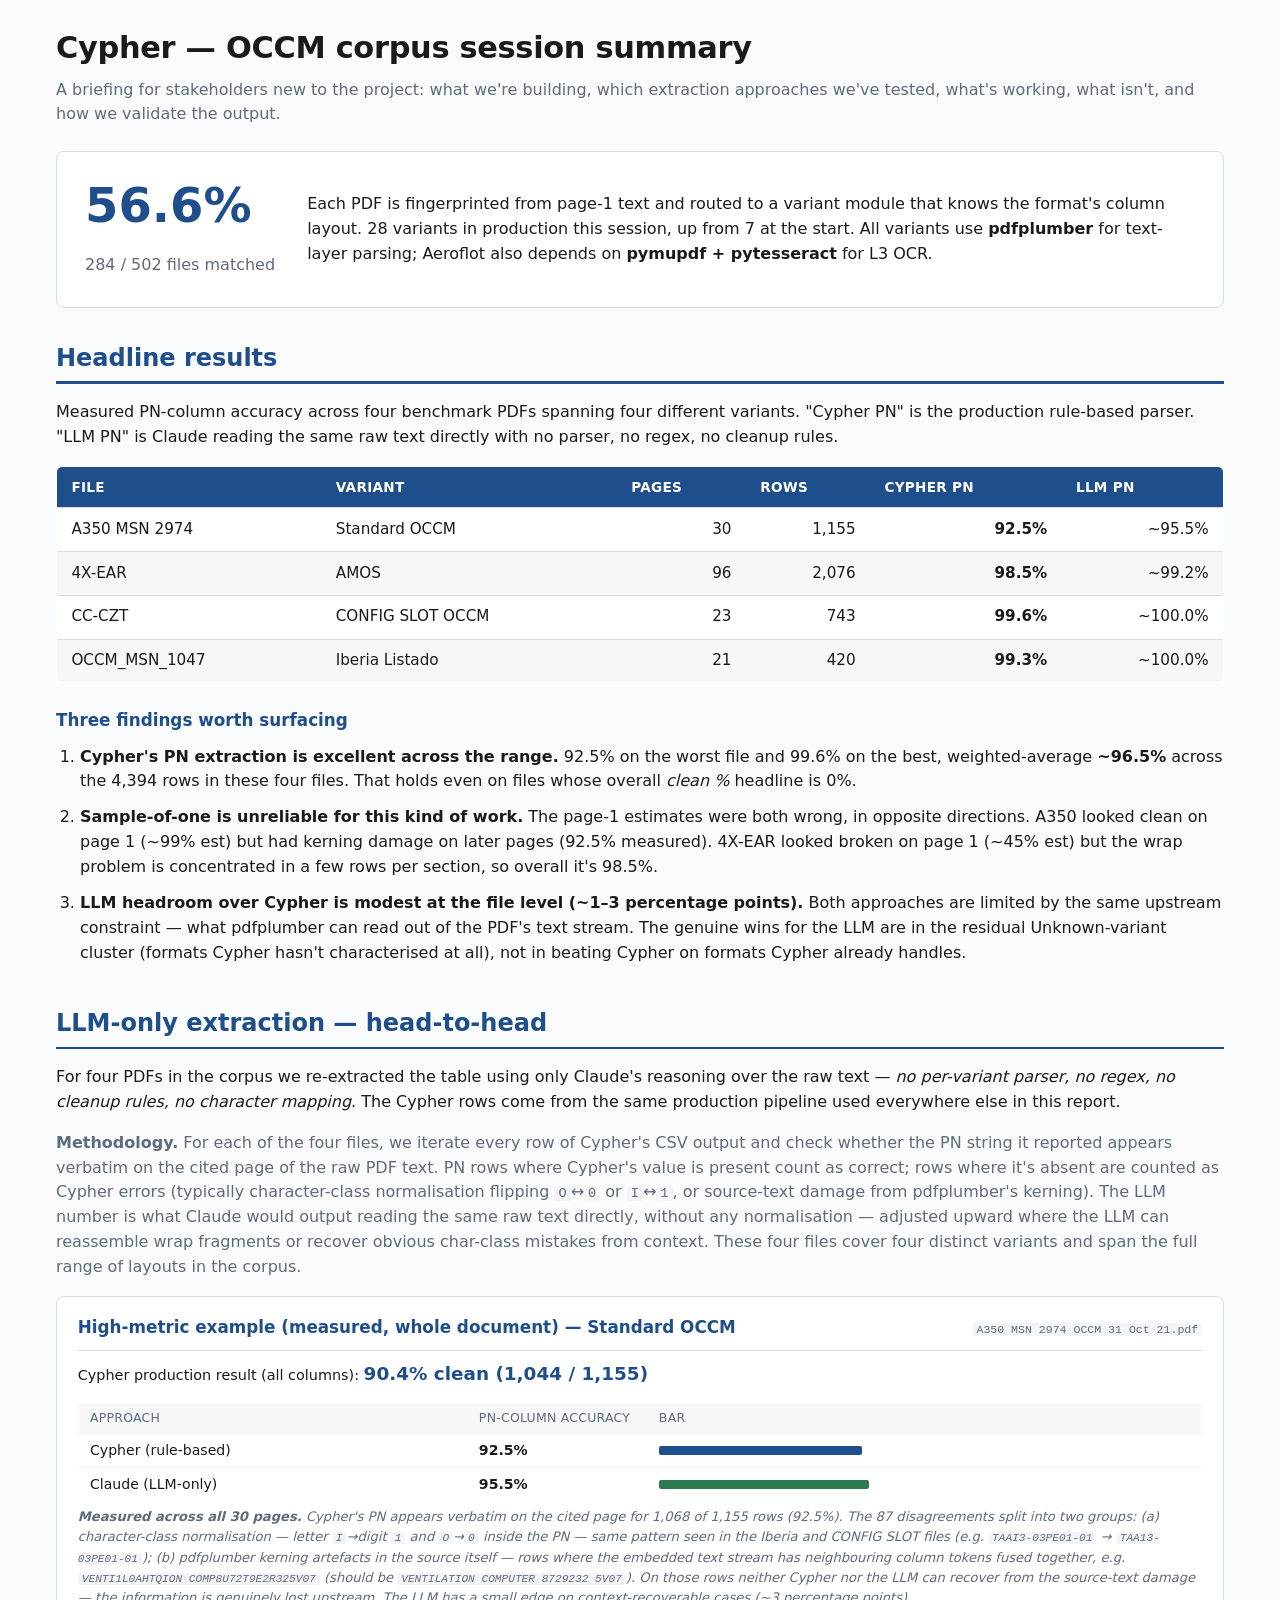
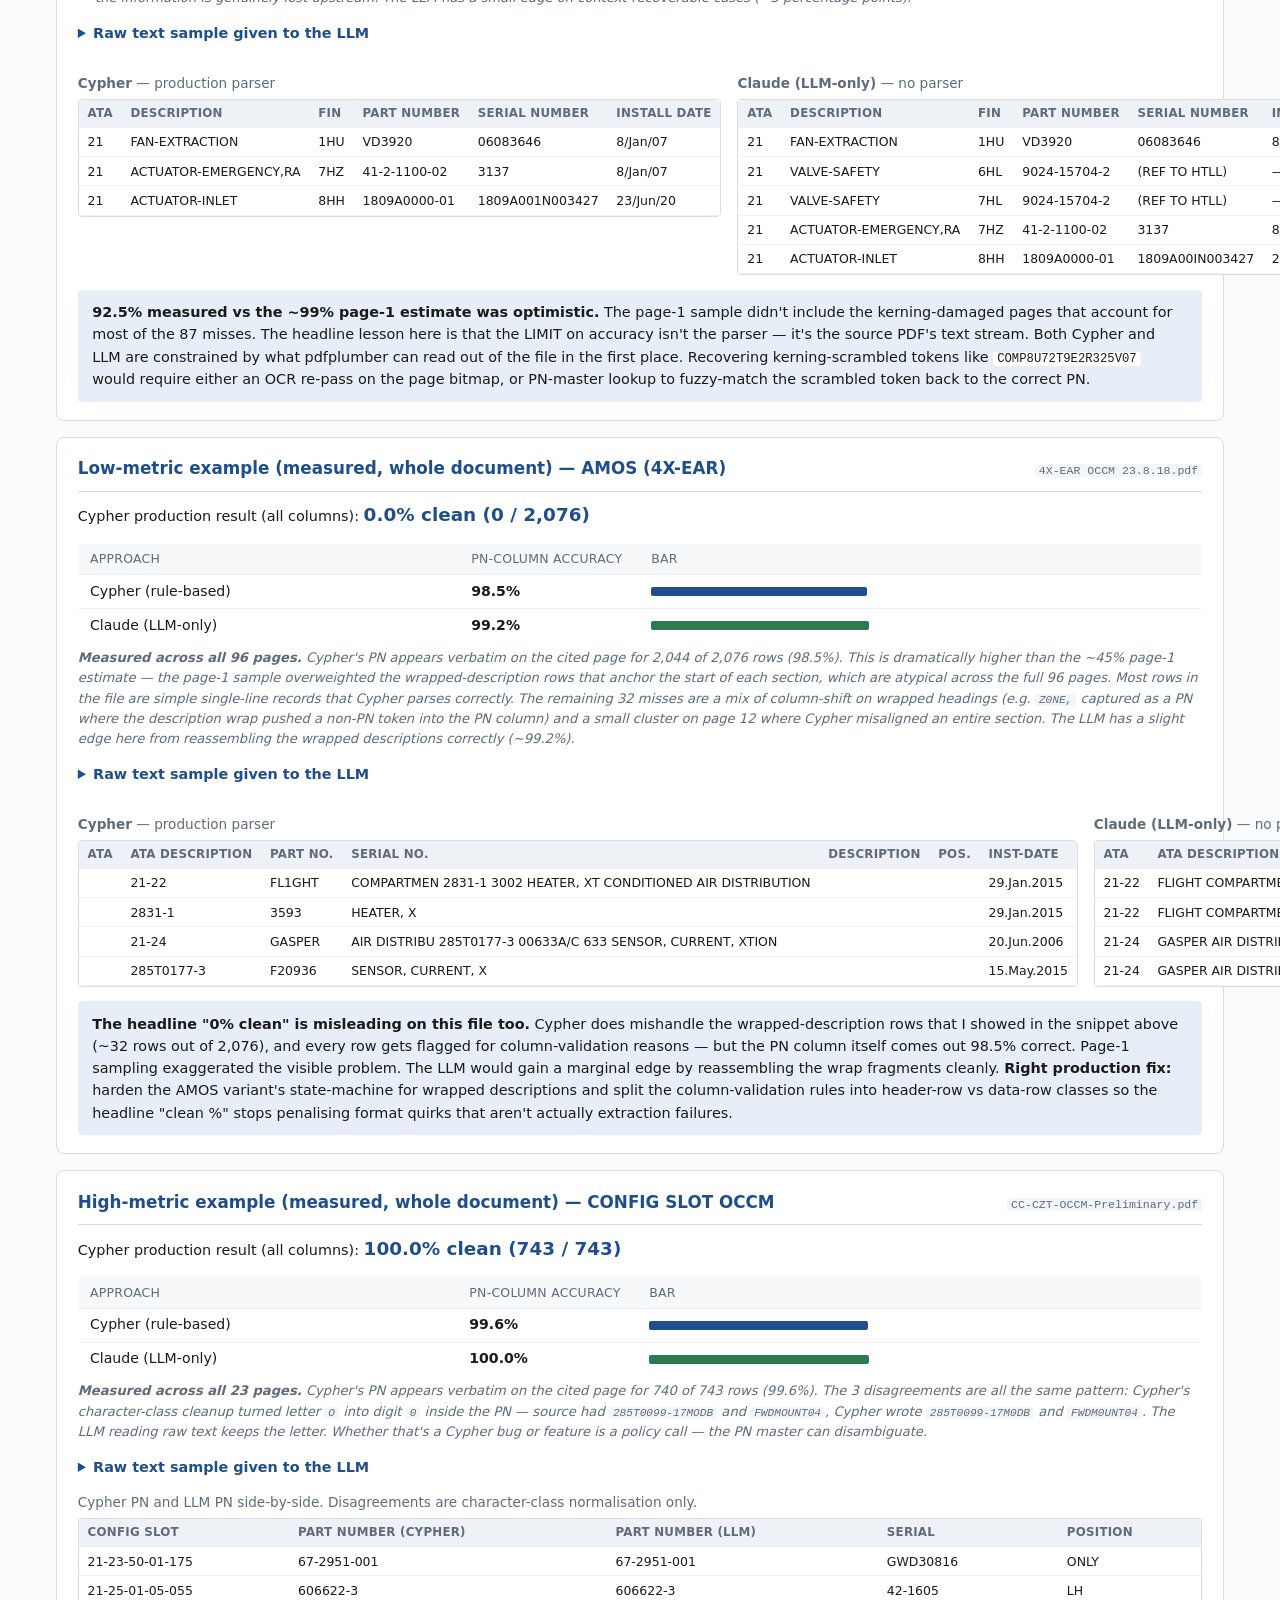
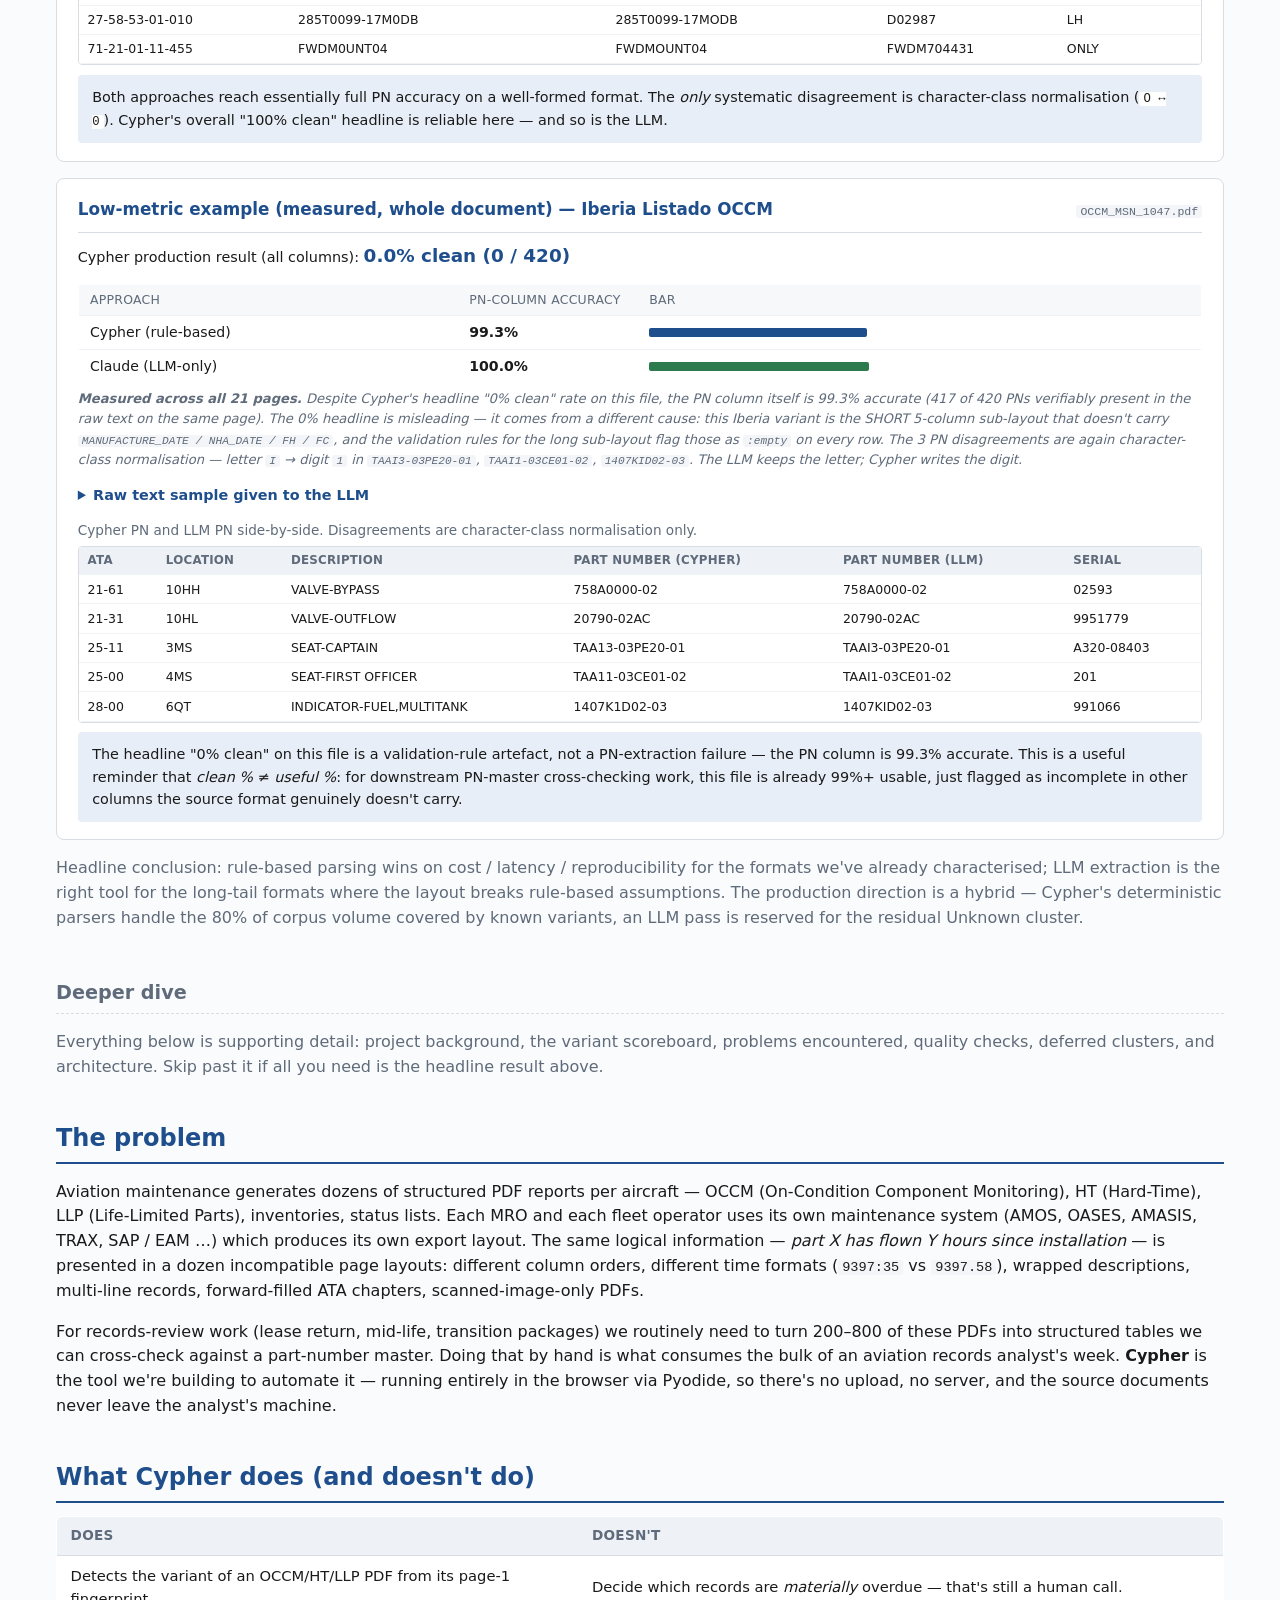
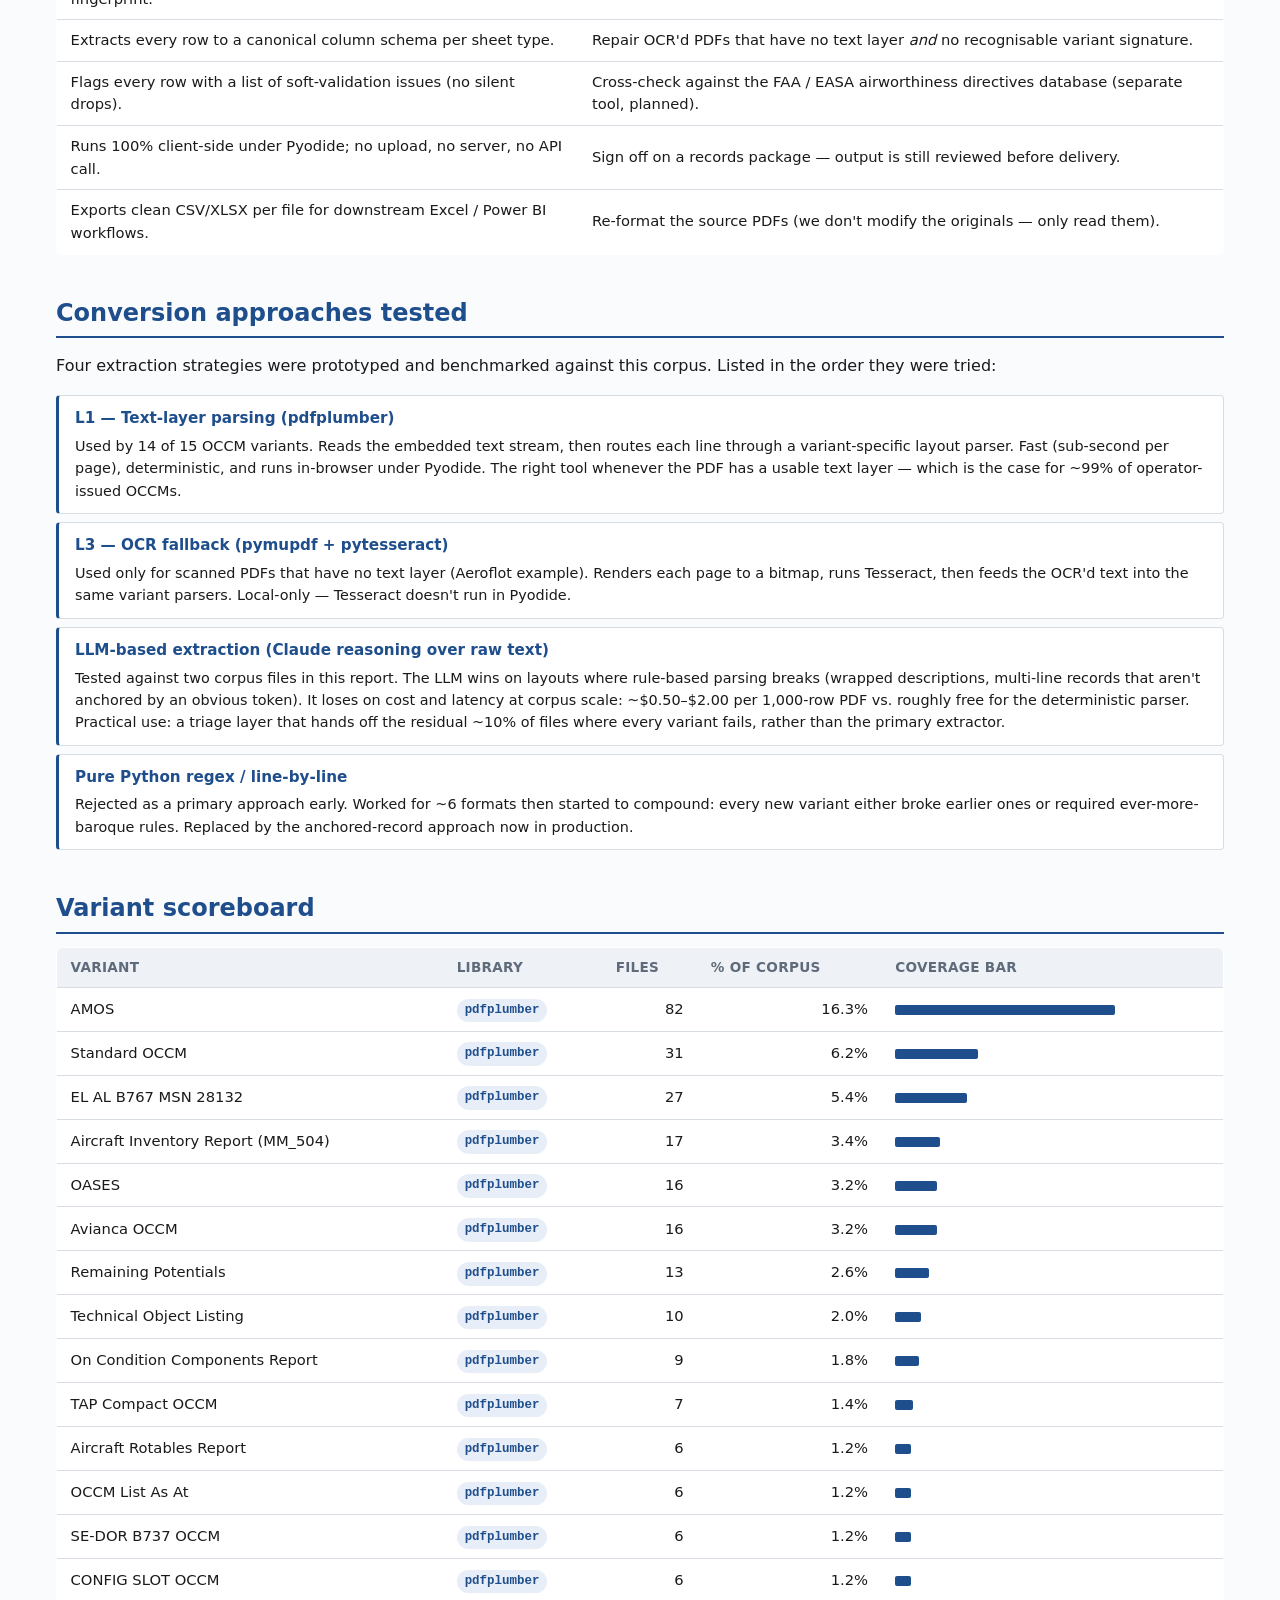
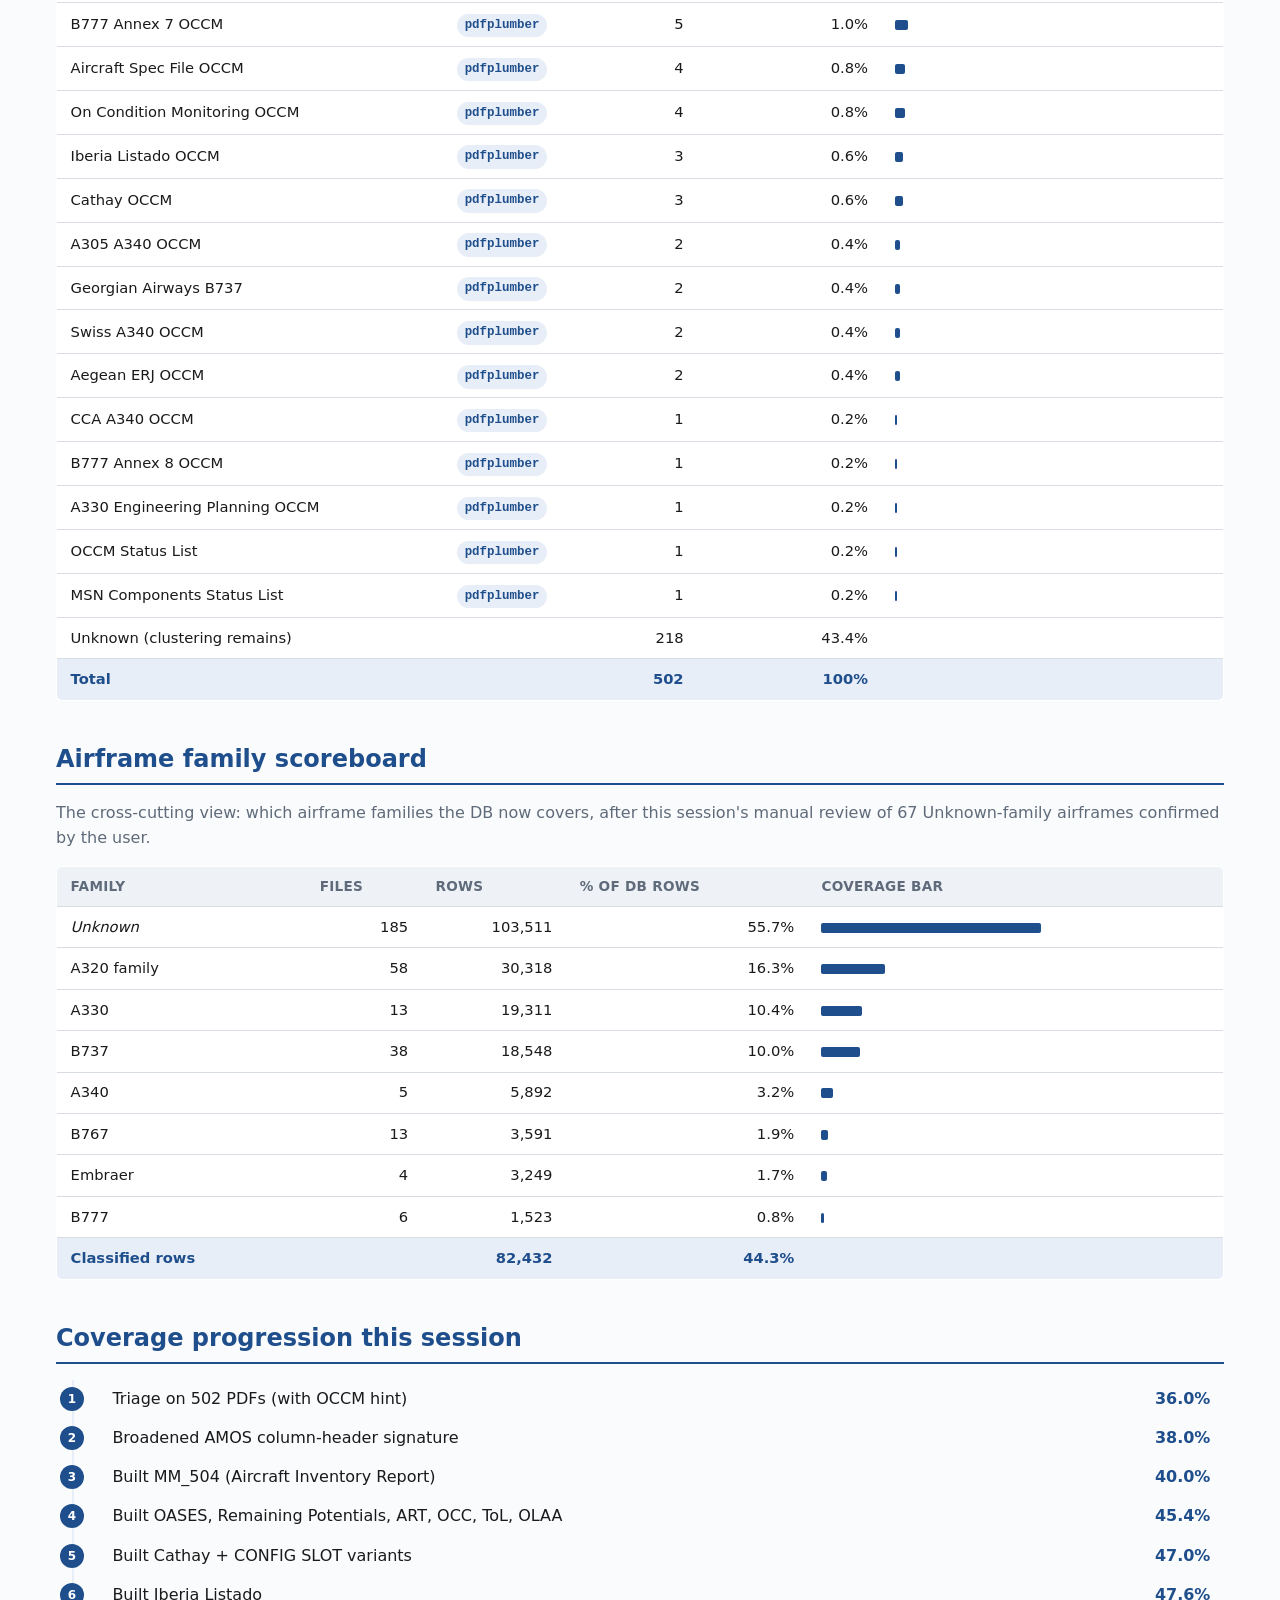
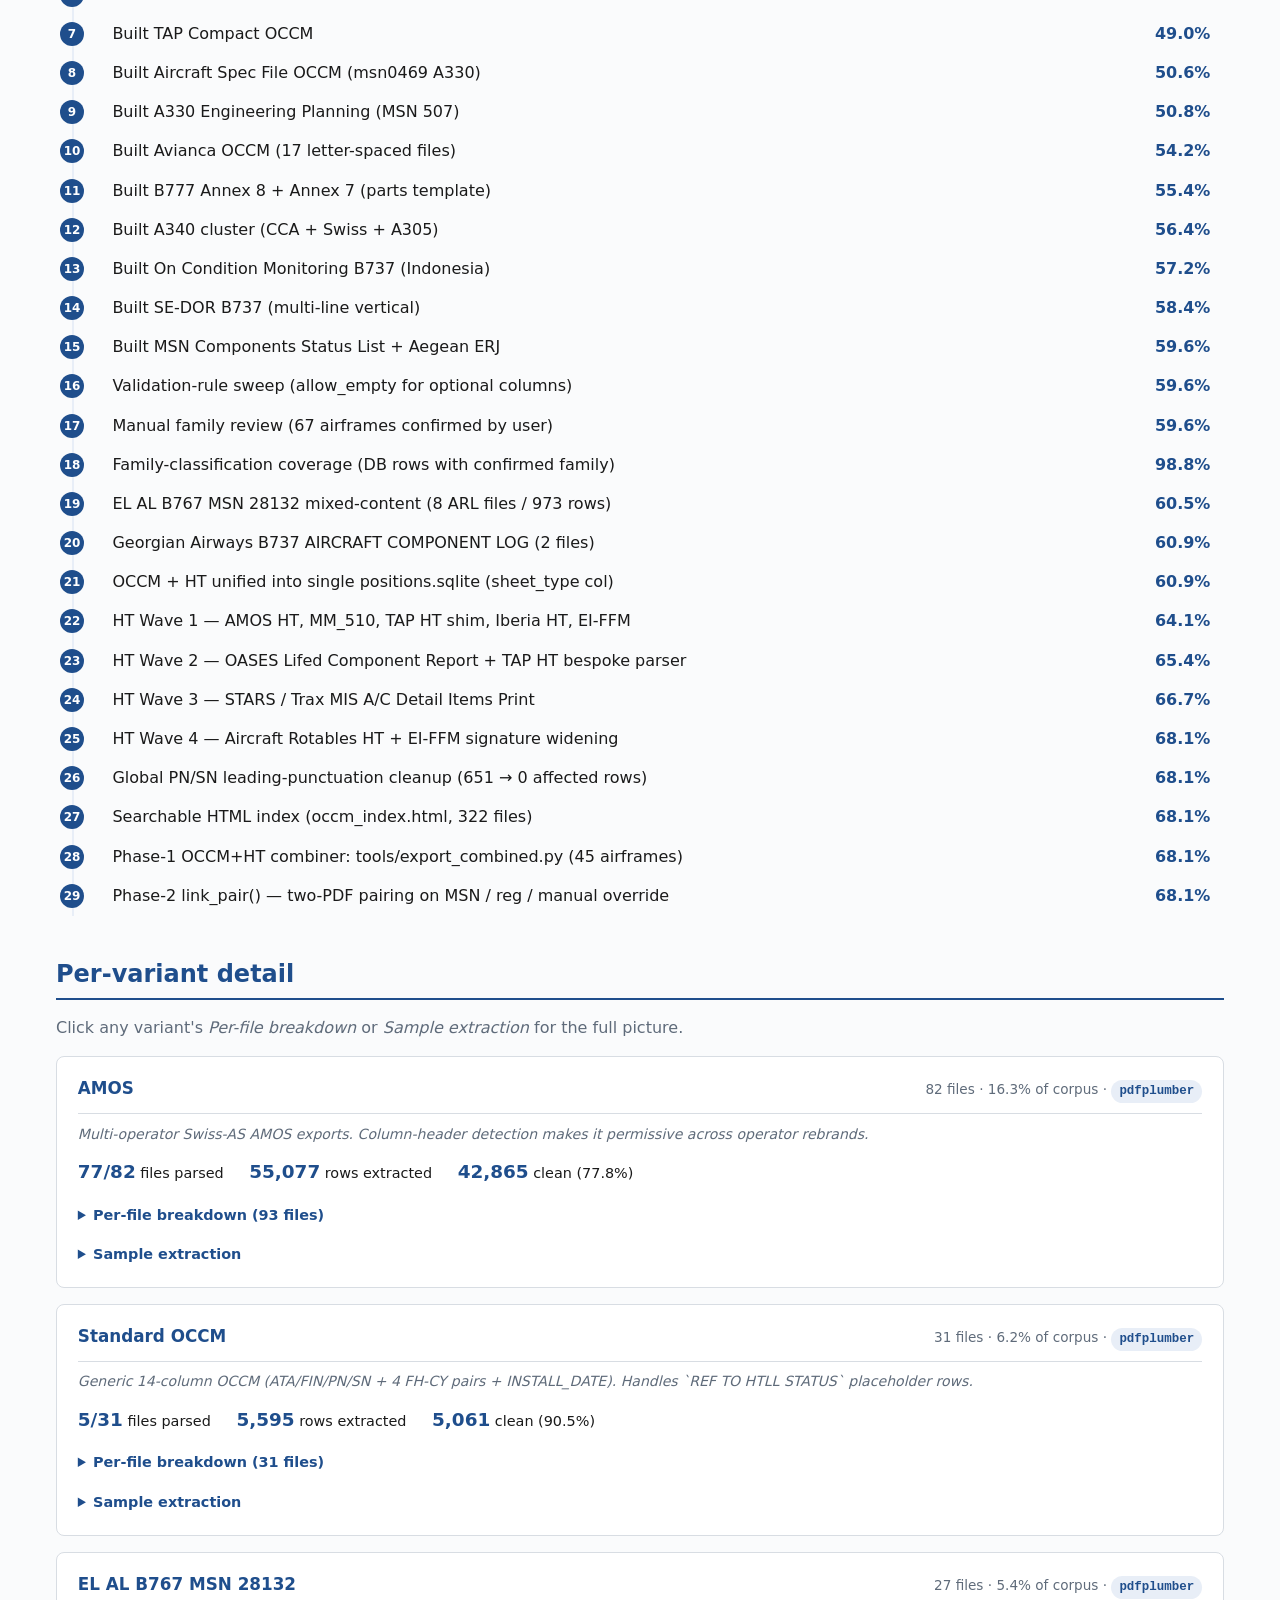
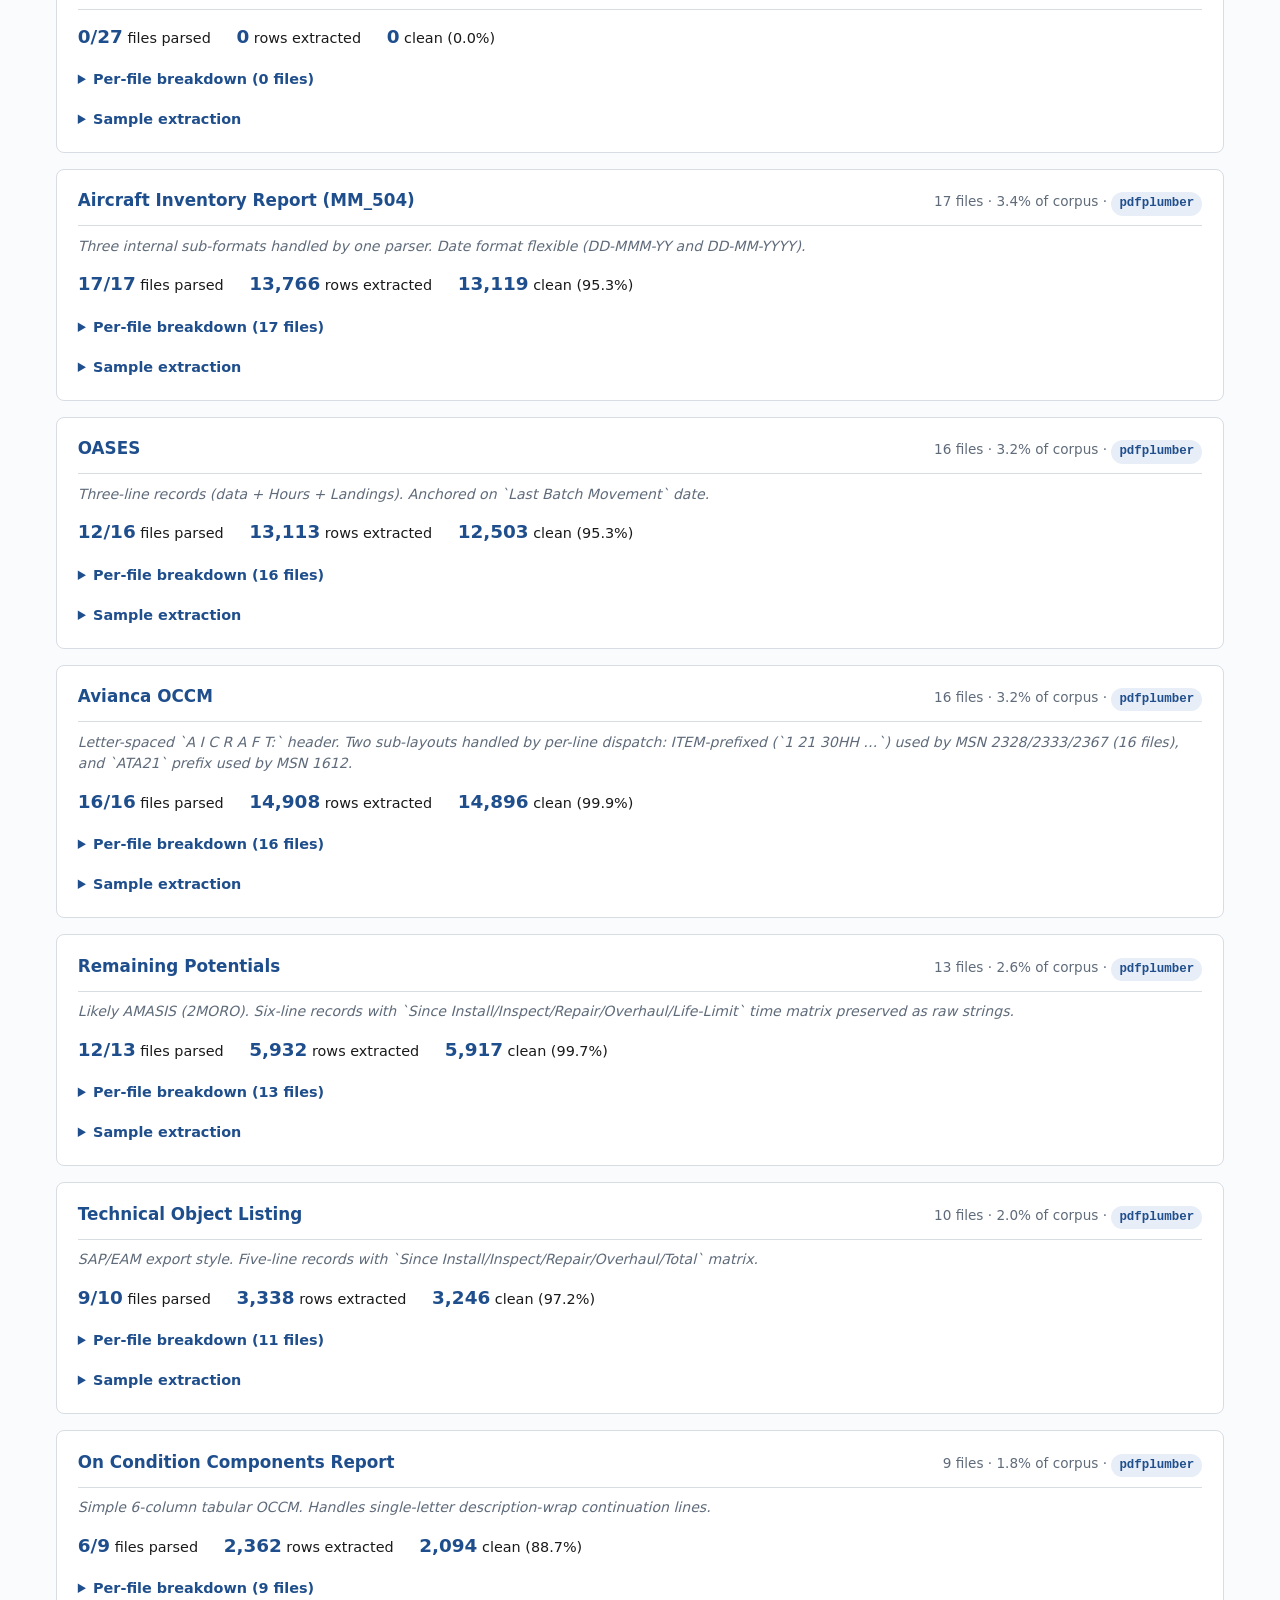
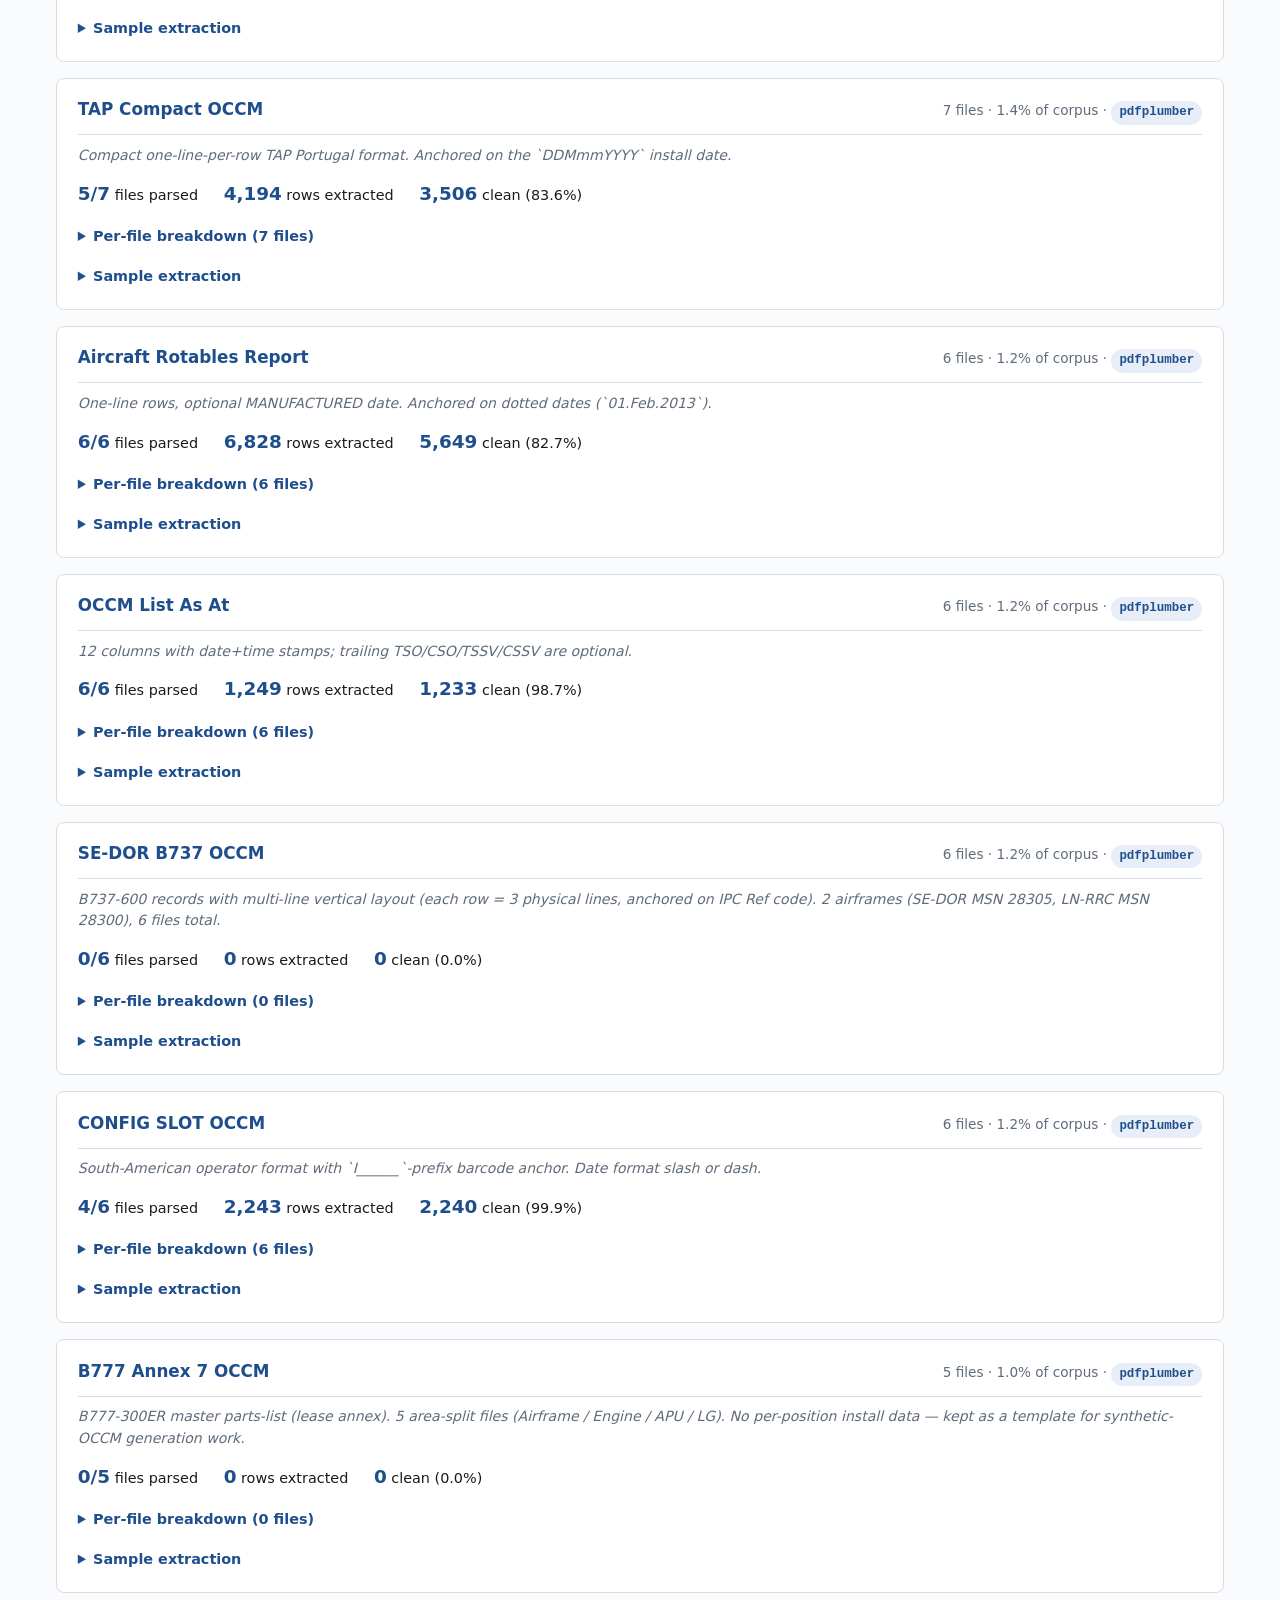
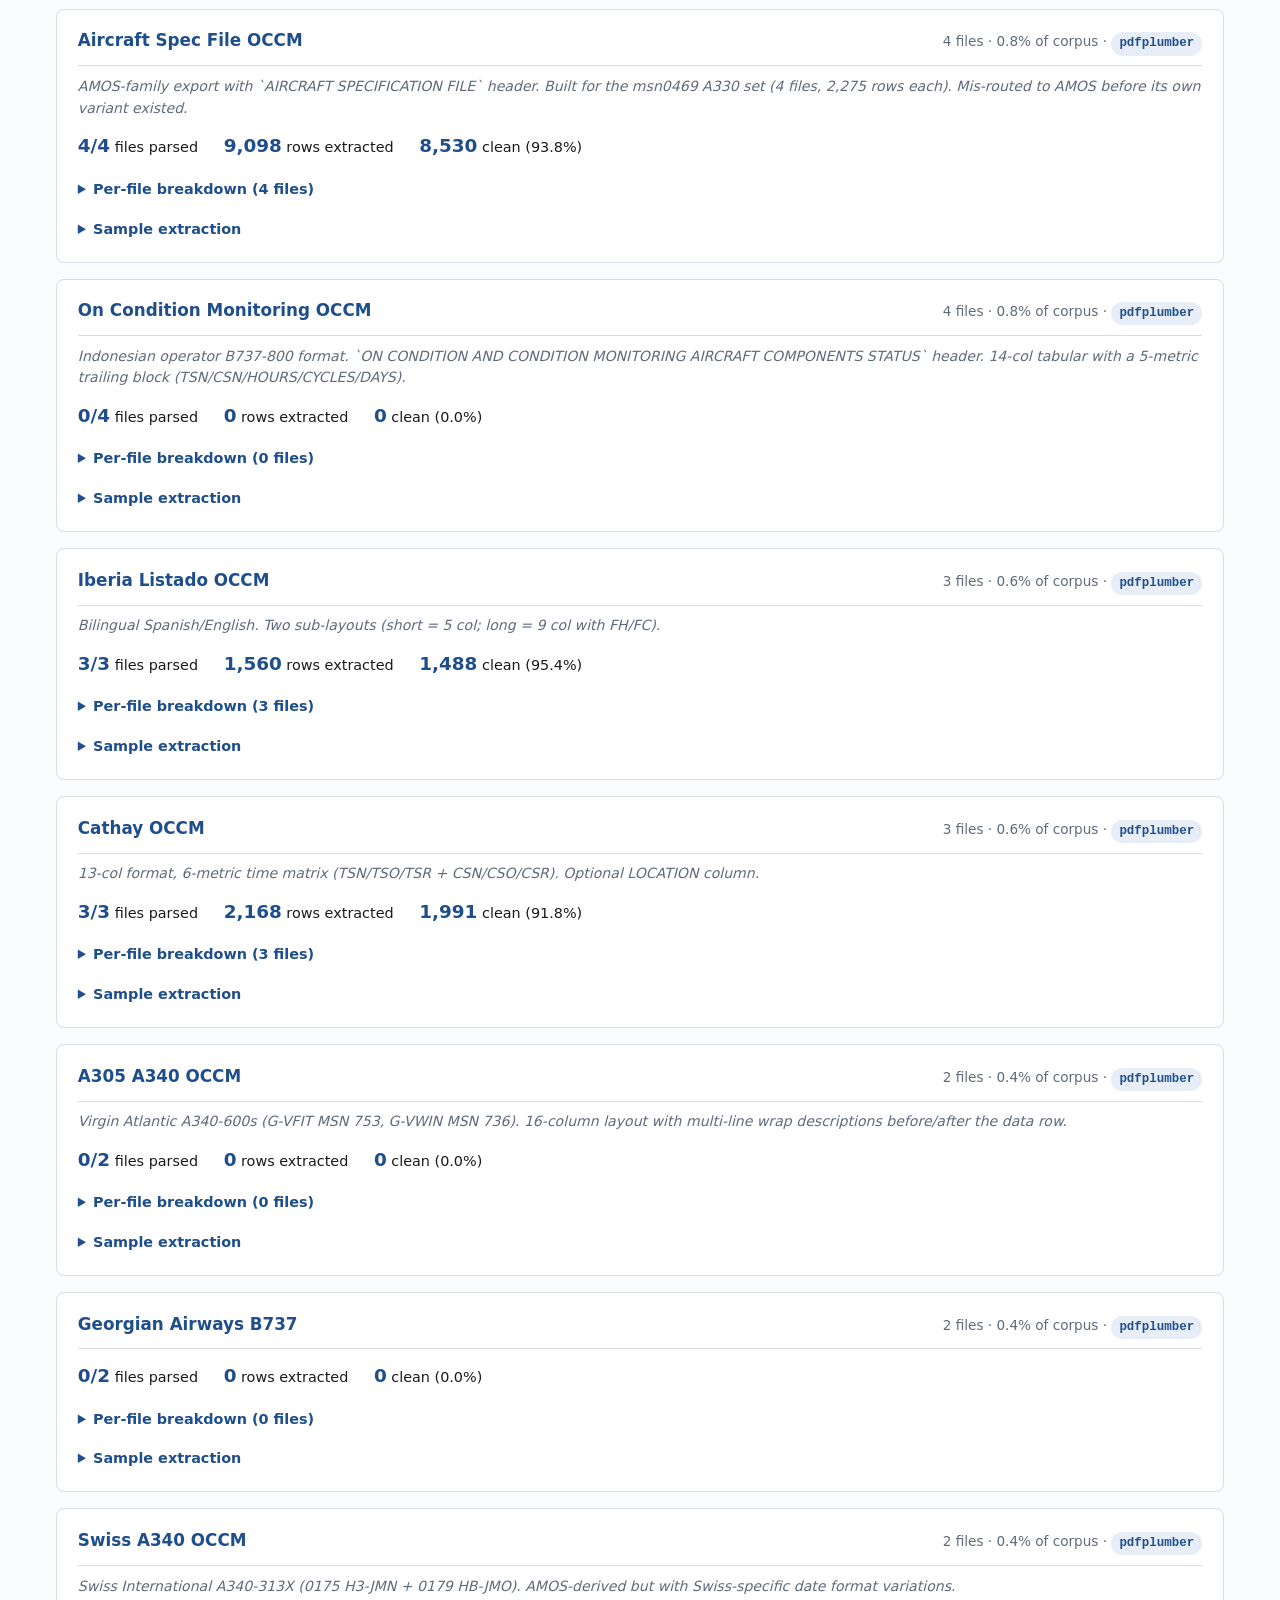
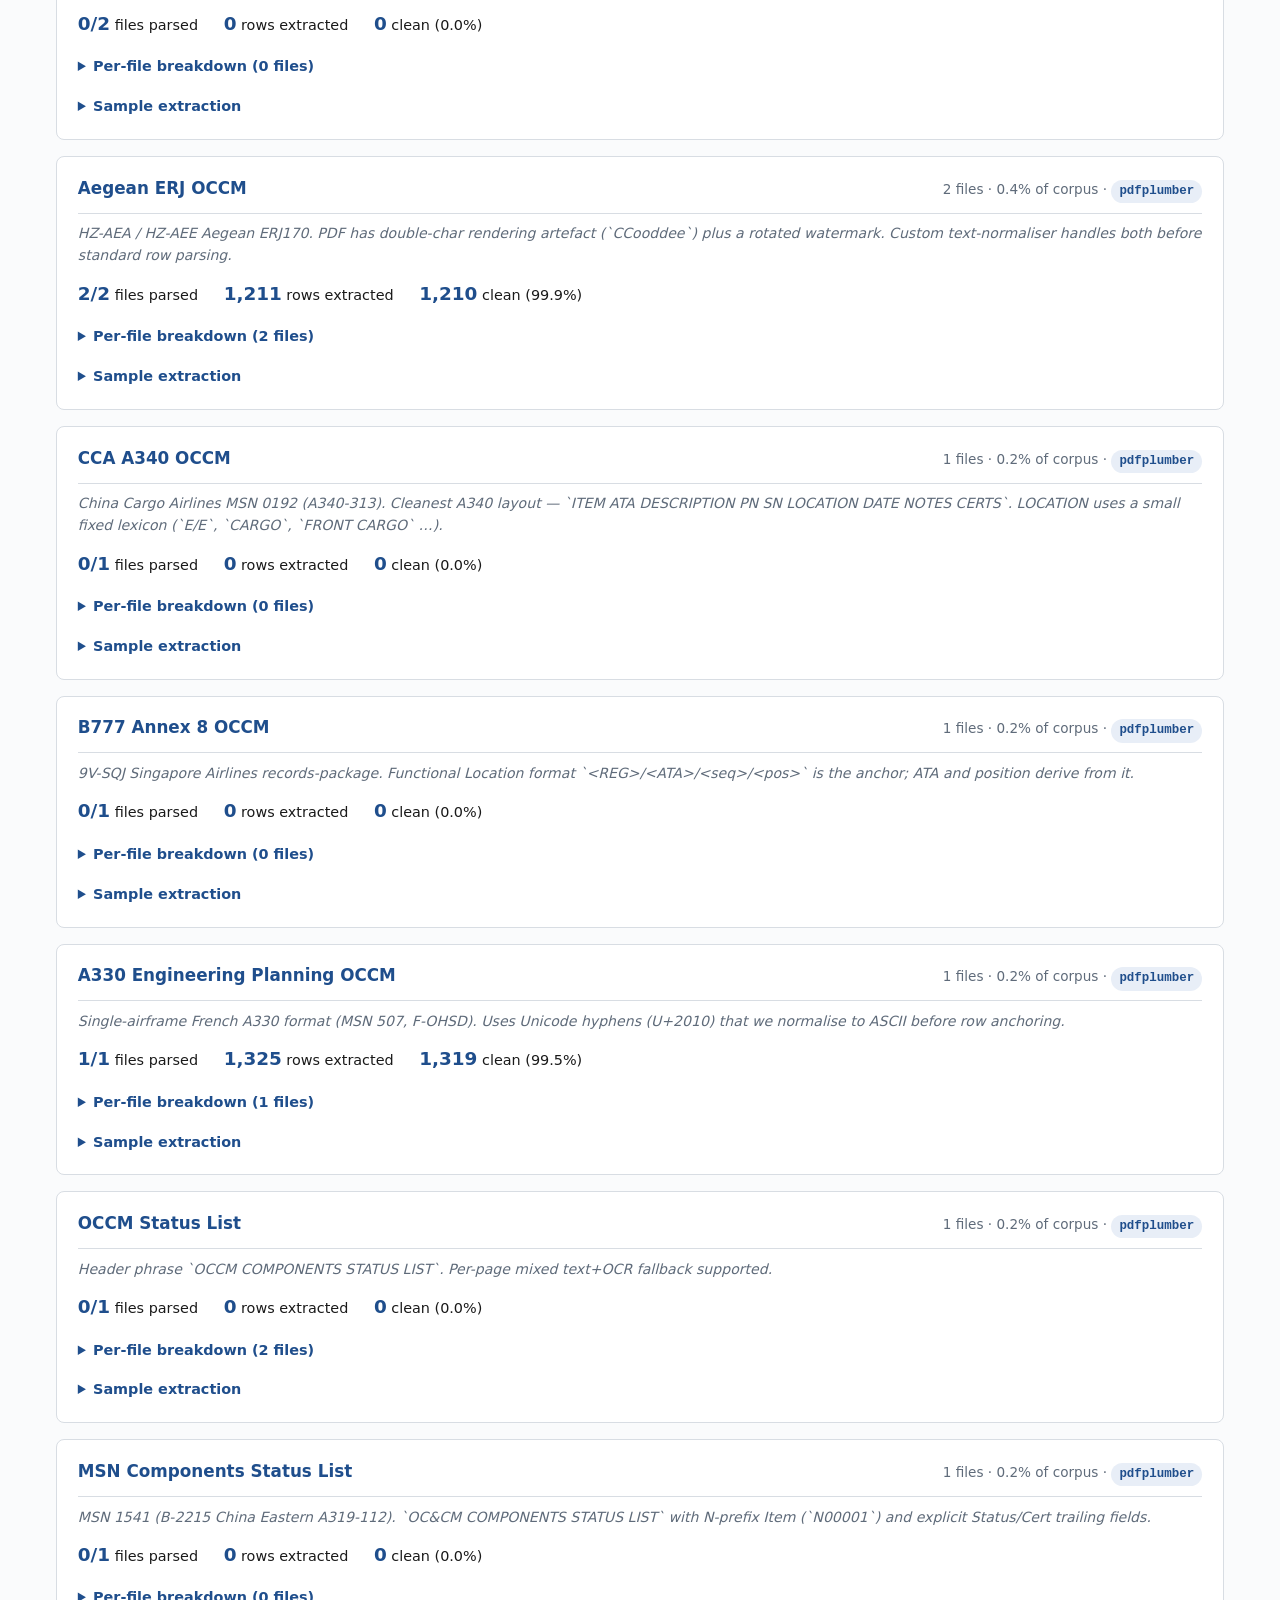
==== commit 4e74d467: "Refresh partner HTML report + Phase 3 in-browser combined-mode UI partner HTML report: * tools/build" ====
--- a/research/session_summary.html
+++ b/research/session_summary.html
@@ -202,10 +202,10 @@
 validate the output.</p>
 
 <div class="hero">
-  <div class="big-number">53.0%<br><small>266 / 502 files matched</small></div>
+  <div class="big-number">56.6%<br><small>284 / 502 files matched</small></div>
   <div>
     <p>Each PDF is fingerprinted from page-1 text and routed to a variant module that knows
-    the format's column layout. 26 variants in production this session,
+    the format's column layout. 28 variants in production this session,
     up from 7 at the start. All variants use <strong>pdfplumber</strong> for text-layer
     parsing; Aeroflot also depends on <strong>pymupdf + pytesseract</strong> for L3 OCR.</p>
   </div>
@@ -401,17 +401,17 @@
 <li><strong>L1 — Text-layer parsing (pdfplumber)</strong><div>Used by 14 of 15 OCCM variants. Reads the embedded text stream, then routes each line through a variant-specific layout parser. Fast (sub-second per page), deterministic, and runs in-browser under Pyodide. The right tool whenever the PDF has a usable text layer — which is the case for ~99% of operator-issued OCCMs.</div></li><li><strong>L3 — OCR fallback (pymupdf + pytesseract)</strong><div>Used only for scanned PDFs that have no text layer (Aeroflot example). Renders each page to a bitmap, runs Tesseract, then feeds the OCR'd text into the same variant parsers. Local-only — Tesseract doesn't run in Pyodide.</div></li><li><strong>LLM-based extraction (Claude reasoning over raw text)</strong><div>Tested against two corpus files in this report. The LLM wins on layouts where rule-based parsing breaks (wrapped descriptions, multi-line records that aren't anchored by an obvious token). It loses on cost and latency at corpus scale: ~$0.50–$2.00 per 1,000-row PDF vs. roughly free for the deterministic parser. Practical use: a triage layer that hands off the residual ~10% of files where every variant fails, rather than the primary extractor.</div></li><li><strong>Pure Python regex / line-by-line</strong><div>Rejected as a primary approach early. Worked for ~6 formats then started to compound: every new variant either broke earlier ones or required ever-more-baroque rules. Replaced by the anchored-record approach now in production.</div></li>
 </ul>
 <h2>Variant scoreboard</h2>
-<table class='scoreboard'><thead><tr><th>Variant</th><th>Library</th><th>Files</th><th>% of corpus</th><th>Coverage bar</th></tr></thead><tbody><tr><td>AMOS</td><td><span class='lib-badge'>pdfplumber</span></td><td class='num'>93</td><td class='num'>18.5%</td><td><span class='bar' style='width:220px'></span></td></tr><tr><td>Standard OCCM</td><td><span class='lib-badge'>pdfplumber</span></td><td class='num'>31</td><td class='num'>6.2%</td><td><span class='bar' style='width:73px'></span></td></tr><tr><td>Aircraft Inventory Report (MM_504)</td><td><span class='lib-badge'>pdfplumber</span></td><td class='num'>17</td><td class='num'>3.4%</td><td><span class='bar' style='width:40px'></span></td></tr><tr><td>OASES</td><td><span class='lib-badge'>pdfplumber</span></td><td class='num'>16</td><td class='num'>3.2%</td><td><span class='bar' style='width:37px'></span></td></tr><tr><td>Avianca OCCM</td><td><span class='lib-badge'>pdfplumber</span></td><td class='num'>16</td><td class='num'>3.2%</td><td><span class='bar' style='width:37px'></span></td></tr><tr><td>Remaining Potentials</td><td><span class='lib-badge'>pdfplumber</span></td><td class='num'>13</td><td class='num'>2.6%</td><td><span class='bar' style='width:30px'></span></td></tr><tr><td>Technical Object Listing</td><td><span class='lib-badge'>pdfplumber</span></td><td class='num'>10</td><td class='num'>2.0%</td><td><span class='bar' style='width:23px'></span></td></tr><tr><td>On Condition Components Report</td><td><span class='lib-badge'>pdfplumber</span></td><td class='num'>9</td><td class='num'>1.8%</td><td><span class='bar' style='width:21px'></span></td></tr><tr><td>TAP Compact OCCM</td><td><span class='lib-badge'>pdfplumber</span></td><td class='num'>7</td><td class='num'>1.4%</td><td><span class='bar' style='width:16px'></span></td></tr><tr><td>Aircraft Rotables Report</td><td><span class='lib-badge'>pdfplumber</span></td><td class='num'>6</td><td class='num'>1.2%</td><td><span class='bar' style='width:14px'></span></td></tr><tr><td>OCCM List As At</td><td><span class='lib-badge'>pdfplumber</span></td><td class='num'>6</td><td class='num'>1.2%</td><td><span class='bar' style='width:14px'></span></td></tr><tr><td>SE-DOR B737 OCCM</td><td><span class='lib-badge'>pdfplumber</span></td><td class='num'>6</td><td class='num'>1.2%</td><td><span class='bar' style='width:14px'></span></td></tr><tr><td>CONFIG SLOT OCCM</td><td><span class='lib-badge'>pdfplumber</span></td><td class='num'>6</td><td class='num'>1.2%</td><td><span class='bar' style='width:14px'></span></td></tr><tr><td>B777 Annex 7 OCCM</td><td><span class='lib-badge'>pdfplumber</span></td><td class='num'>5</td><td class='num'>1.0%</td><td><span class='bar' style='width:11px'></span></td></tr><tr><td>Aircraft Spec File OCCM</td><td><span class='lib-badge'>pdfplumber</span></td><td class='num'>4</td><td class='num'>0.8%</td><td><span class='bar' style='width:9px'></span></td></tr><tr><td>On Condition Monitoring OCCM</td><td><span class='lib-badge'>pdfplumber</span></td><td class='num'>4</td><td class='num'>0.8%</td><td><span class='bar' style='width:9px'></span></td></tr><tr><td>Iberia Listado OCCM</td><td><span class='lib-badge'>pdfplumber</span></td><td class='num'>3</td><td class='num'>0.6%</td><td><span class='bar' style='width:7px'></span></td></tr><tr><td>Cathay OCCM</td><td><span class='lib-badge'>pdfplumber</span></td><td class='num'>3</td><td class='num'>0.6%</td><td><span class='bar' style='width:7px'></span></td></tr><tr><td>A305 A340 OCCM</td><td><span class='lib-badge'>pdfplumber</span></td><td class='num'>2</td><td class='num'>0.4%</td><td><span class='bar' style='width:4px'></span></td></tr><tr><td>Swiss A340 OCCM</td><td><span class='lib-badge'>pdfplumber</span></td><td class='num'>2</td><td class='num'>0.4%</td><td><span class='bar' style='width:4px'></span></td></tr><tr><td>Aegean ERJ OCCM</td><td><span class='lib-badge'>pdfplumber</span></td><td class='num'>2</td><td class='num'>0.4%</td><td><span class='bar' style='width:4px'></span></td></tr><tr><td>CCA A340 OCCM</td><td><span class='lib-badge'>pdfplumber</span></td><td class='num'>1</td><td class='num'>0.2%</td><td><span class='bar' style='width:2px'></span></td></tr><tr><td>B777 Annex 8 OCCM</td><td><span class='lib-badge'>pdfplumber</span></td><td class='num'>1</td><td class='num'>0.2%</td><td><span class='bar' style='width:2px'></span></td></tr><tr><td>A330 Engineering Planning OCCM</td><td><span class='lib-badge'>pdfplumber</span></td><td class='num'>1</td><td class='num'>0.2%</td><td><span class='bar' style='width:2px'></span></td></tr><tr><td>OCCM Status List</td><td><span class='lib-badge'>pdfplumber</span></td><td class='num'>1</td><td class='num'>0.2%</td><td><span class='bar' style='width:2px'></span></td></tr><tr><td>MSN Components Status List</td><td><span class='lib-badge'>pdfplumber</span></td><td class='num'>1</td><td class='num'>0.2%</td><td><span class='bar' style='width:2px'></span></td></tr><tr><td>Unknown (clustering remains)</td><td></td><td class='num'>236</td><td class='num'>47.0%</td><td></td></tr><tr class='total'><td>Total</td><td></td><td class='num'>502</td><td class='num'>100%</td><td></td></tr></tbody></table><h2>Airframe family scoreboard</h2><p class='muted'>The cross-cutting view: which airframe families the DB now covers, after this session's manual review of 67 Unknown-family airframes confirmed by the user.</p><table class='scoreboard'><thead><tr><th>Family</th><th>Files</th><th>Rows</th><th>% of DB rows</th><th>Coverage bar</th></tr></thead><tbody><tr><td>A320 family</td><td class='num'>94</td><td class='num'>77,855</td><td class='num'>49.3%</td><td><span class='bar' style='width:220px'></span></td></tr><tr><td>A330</td><td class='num'>19</td><td class='num'>26,392</td><td class='num'>16.7%</td><td><span class='bar' style='width:74px'></span></td></tr><tr><td>B737</td><td class='num'>41</td><td class='num'>22,647</td><td class='num'>14.3%</td><td><span class='bar' style='width:63px'></span></td></tr><tr><td>Embraer</td><td class='num'>14</td><td class='num'>8,949</td><td class='num'>5.7%</td><td><span class='bar' style='width:25px'></span></td></tr><tr><td>B767</td><td class='num'>14</td><td class='num'>7,837</td><td class='num'>5.0%</td><td><span class='bar' style='width:22px'></span></td></tr><tr><td>A340</td><td class='num'>6</td><td class='num'>7,034</td><td class='num'>4.5%</td><td><span class='bar' style='width:19px'></span></td></tr><tr><td>Bombardier CRJ</td><td class='num'>5</td><td class='num'>3,890</td><td class='num'>2.5%</td><td><span class='bar' style='width:10px'></span></td></tr><tr><td><em>Unknown</em></td><td class='num'>11</td><td class='num'>1,935</td><td class='num'>1.2%</td><td><span class='bar' style='width:5px'></span></td></tr><tr><td>B777</td><td class='num'>6</td><td class='num'>1,523</td><td class='num'>1.0%</td><td><span class='bar' style='width:4px'></span></td></tr><tr class='total'><td>Classified rows</td><td></td><td class='num'>156,127</td><td class='num'>98.8%</td><td></td></tr></tbody></table><h2>Coverage progression this session</h2>
-<ol class='progression'><li><span class='pct'>36.0%</span>Triage on 502 PDFs (with OCCM hint)</li><li><span class='pct'>38.0%</span>Broadened AMOS column-header signature</li><li><span class='pct'>40.0%</span>Built MM_504 (Aircraft Inventory Report)</li><li><span class='pct'>45.4%</span>Built OASES, Remaining Potentials, ART, OCC, ToL, OLAA</li><li><span class='pct'>47.0%</span>Built Cathay + CONFIG SLOT variants</li><li><span class='pct'>47.6%</span>Built Iberia Listado</li><li><span class='pct'>49.0%</span>Built TAP Compact OCCM</li><li><span class='pct'>50.6%</span>Built Aircraft Spec File OCCM (msn0469 A330)</li><li><span class='pct'>50.8%</span>Built A330 Engineering Planning (MSN 507)</li><li><span class='pct'>54.2%</span>Built Avianca OCCM (17 letter-spaced files)</li><li><span class='pct'>55.4%</span>Built B777 Annex 8 + Annex 7 (parts template)</li><li><span class='pct'>56.4%</span>Built A340 cluster (CCA + Swiss + A305)</li><li><span class='pct'>57.2%</span>Built On Condition Monitoring B737 (Indonesia)</li><li><span class='pct'>58.4%</span>Built SE-DOR B737 (multi-line vertical)</li><li><span class='pct'>59.6%</span>Built MSN Components Status List + Aegean ERJ</li><li><span class='pct'>59.6%</span>Validation-rule sweep (allow_empty for optional columns)</li><li><span class='pct'>59.6%</span>Manual family review (67 airframes confirmed by user)</li><li><span class='pct'>98.8%</span>Family-classification coverage (DB rows with confirmed family)</li></ol><h2>Per-variant detail</h2><p class='muted'>Click any variant's <em>Per-file breakdown</em> or <em>Sample extraction</em> for the full picture.</p>
+<table class='scoreboard'><thead><tr><th>Variant</th><th>Library</th><th>Files</th><th>% of corpus</th><th>Coverage bar</th></tr></thead><tbody><tr><td>AMOS</td><td><span class='lib-badge'>pdfplumber</span></td><td class='num'>82</td><td class='num'>16.3%</td><td><span class='bar' style='width:220px'></span></td></tr><tr><td>Standard OCCM</td><td><span class='lib-badge'>pdfplumber</span></td><td class='num'>31</td><td class='num'>6.2%</td><td><span class='bar' style='width:83px'></span></td></tr><tr><td>EL AL B767 MSN 28132</td><td><span class='lib-badge'>pdfplumber</span></td><td class='num'>27</td><td class='num'>5.4%</td><td><span class='bar' style='width:72px'></span></td></tr><tr><td>Aircraft Inventory Report (MM_504)</td><td><span class='lib-badge'>pdfplumber</span></td><td class='num'>17</td><td class='num'>3.4%</td><td><span class='bar' style='width:45px'></span></td></tr><tr><td>OASES</td><td><span class='lib-badge'>pdfplumber</span></td><td class='num'>16</td><td class='num'>3.2%</td><td><span class='bar' style='width:42px'></span></td></tr><tr><td>Avianca OCCM</td><td><span class='lib-badge'>pdfplumber</span></td><td class='num'>16</td><td class='num'>3.2%</td><td><span class='bar' style='width:42px'></span></td></tr><tr><td>Remaining Potentials</td><td><span class='lib-badge'>pdfplumber</span></td><td class='num'>13</td><td class='num'>2.6%</td><td><span class='bar' style='width:34px'></span></td></tr><tr><td>Technical Object Listing</td><td><span class='lib-badge'>pdfplumber</span></td><td class='num'>10</td><td class='num'>2.0%</td><td><span class='bar' style='width:26px'></span></td></tr><tr><td>On Condition Components Report</td><td><span class='lib-badge'>pdfplumber</span></td><td class='num'>9</td><td class='num'>1.8%</td><td><span class='bar' style='width:24px'></span></td></tr><tr><td>TAP Compact OCCM</td><td><span class='lib-badge'>pdfplumber</span></td><td class='num'>7</td><td class='num'>1.4%</td><td><span class='bar' style='width:18px'></span></td></tr><tr><td>Aircraft Rotables Report</td><td><span class='lib-badge'>pdfplumber</span></td><td class='num'>6</td><td class='num'>1.2%</td><td><span class='bar' style='width:16px'></span></td></tr><tr><td>OCCM List As At</td><td><span class='lib-badge'>pdfplumber</span></td><td class='num'>6</td><td class='num'>1.2%</td><td><span class='bar' style='width:16px'></span></td></tr><tr><td>SE-DOR B737 OCCM</td><td><span class='lib-badge'>pdfplumber</span></td><td class='num'>6</td><td class='num'>1.2%</td><td><span class='bar' style='width:16px'></span></td></tr><tr><td>CONFIG SLOT OCCM</td><td><span class='lib-badge'>pdfplumber</span></td><td class='num'>6</td><td class='num'>1.2%</td><td><span class='bar' style='width:16px'></span></td></tr><tr><td>B777 Annex 7 OCCM</td><td><span class='lib-badge'>pdfplumber</span></td><td class='num'>5</td><td class='num'>1.0%</td><td><span class='bar' style='width:13px'></span></td></tr><tr><td>Aircraft Spec File OCCM</td><td><span class='lib-badge'>pdfplumber</span></td><td class='num'>4</td><td class='num'>0.8%</td><td><span class='bar' style='width:10px'></span></td></tr><tr><td>On Condition Monitoring OCCM</td><td><span class='lib-badge'>pdfplumber</span></td><td class='num'>4</td><td class='num'>0.8%</td><td><span class='bar' style='width:10px'></span></td></tr><tr><td>Iberia Listado OCCM</td><td><span class='lib-badge'>pdfplumber</span></td><td class='num'>3</td><td class='num'>0.6%</td><td><span class='bar' style='width:8px'></span></td></tr><tr><td>Cathay OCCM</td><td><span class='lib-badge'>pdfplumber</span></td><td class='num'>3</td><td class='num'>0.6%</td><td><span class='bar' style='width:8px'></span></td></tr><tr><td>A305 A340 OCCM</td><td><span class='lib-badge'>pdfplumber</span></td><td class='num'>2</td><td class='num'>0.4%</td><td><span class='bar' style='width:5px'></span></td></tr><tr><td>Georgian Airways B737</td><td><span class='lib-badge'>pdfplumber</span></td><td class='num'>2</td><td class='num'>0.4%</td><td><span class='bar' style='width:5px'></span></td></tr><tr><td>Swiss A340 OCCM</td><td><span class='lib-badge'>pdfplumber</span></td><td class='num'>2</td><td class='num'>0.4%</td><td><span class='bar' style='width:5px'></span></td></tr><tr><td>Aegean ERJ OCCM</td><td><span class='lib-badge'>pdfplumber</span></td><td class='num'>2</td><td class='num'>0.4%</td><td><span class='bar' style='width:5px'></span></td></tr><tr><td>CCA A340 OCCM</td><td><span class='lib-badge'>pdfplumber</span></td><td class='num'>1</td><td class='num'>0.2%</td><td><span class='bar' style='width:2px'></span></td></tr><tr><td>B777 Annex 8 OCCM</td><td><span class='lib-badge'>pdfplumber</span></td><td class='num'>1</td><td class='num'>0.2%</td><td><span class='bar' style='width:2px'></span></td></tr><tr><td>A330 Engineering Planning OCCM</td><td><span class='lib-badge'>pdfplumber</span></td><td class='num'>1</td><td class='num'>0.2%</td><td><span class='bar' style='width:2px'></span></td></tr><tr><td>OCCM Status List</td><td><span class='lib-badge'>pdfplumber</span></td><td class='num'>1</td><td class='num'>0.2%</td><td><span class='bar' style='width:2px'></span></td></tr><tr><td>MSN Components Status List</td><td><span class='lib-badge'>pdfplumber</span></td><td class='num'>1</td><td class='num'>0.2%</td><td><span class='bar' style='width:2px'></span></td></tr><tr><td>Unknown (clustering remains)</td><td></td><td class='num'>218</td><td class='num'>43.4%</td><td></td></tr><tr class='total'><td>Total</td><td></td><td class='num'>502</td><td class='num'>100%</td><td></td></tr></tbody></table><h2>Airframe family scoreboard</h2><p class='muted'>The cross-cutting view: which airframe families the DB now covers, after this session's manual review of 67 Unknown-family airframes confirmed by the user.</p><table class='scoreboard'><thead><tr><th>Family</th><th>Files</th><th>Rows</th><th>% of DB rows</th><th>Coverage bar</th></tr></thead><tbody><tr><td><em>Unknown</em></td><td class='num'>185</td><td class='num'>103,511</td><td class='num'>55.7%</td><td><span class='bar' style='width:220px'></span></td></tr><tr><td>A320 family</td><td class='num'>58</td><td class='num'>30,318</td><td class='num'>16.3%</td><td><span class='bar' style='width:64px'></span></td></tr><tr><td>A330</td><td class='num'>13</td><td class='num'>19,311</td><td class='num'>10.4%</td><td><span class='bar' style='width:41px'></span></td></tr><tr><td>B737</td><td class='num'>38</td><td class='num'>18,548</td><td class='num'>10.0%</td><td><span class='bar' style='width:39px'></span></td></tr><tr><td>A340</td><td class='num'>5</td><td class='num'>5,892</td><td class='num'>3.2%</td><td><span class='bar' style='width:12px'></span></td></tr><tr><td>B767</td><td class='num'>13</td><td class='num'>3,591</td><td class='num'>1.9%</td><td><span class='bar' style='width:7px'></span></td></tr><tr><td>Embraer</td><td class='num'>4</td><td class='num'>3,249</td><td class='num'>1.7%</td><td><span class='bar' style='width:6px'></span></td></tr><tr><td>B777</td><td class='num'>6</td><td class='num'>1,523</td><td class='num'>0.8%</td><td><span class='bar' style='width:3px'></span></td></tr><tr class='total'><td>Classified rows</td><td></td><td class='num'>82,432</td><td class='num'>44.3%</td><td></td></tr></tbody></table><h2>Coverage progression this session</h2>
+<ol class='progression'><li><span class='pct'>36.0%</span>Triage on 502 PDFs (with OCCM hint)</li><li><span class='pct'>38.0%</span>Broadened AMOS column-header signature</li><li><span class='pct'>40.0%</span>Built MM_504 (Aircraft Inventory Report)</li><li><span class='pct'>45.4%</span>Built OASES, Remaining Potentials, ART, OCC, ToL, OLAA</li><li><span class='pct'>47.0%</span>Built Cathay + CONFIG SLOT variants</li><li><span class='pct'>47.6%</span>Built Iberia Listado</li><li><span class='pct'>49.0%</span>Built TAP Compact OCCM</li><li><span class='pct'>50.6%</span>Built Aircraft Spec File OCCM (msn0469 A330)</li><li><span class='pct'>50.8%</span>Built A330 Engineering Planning (MSN 507)</li><li><span class='pct'>54.2%</span>Built Avianca OCCM (17 letter-spaced files)</li><li><span class='pct'>55.4%</span>Built B777 Annex 8 + Annex 7 (parts template)</li><li><span class='pct'>56.4%</span>Built A340 cluster (CCA + Swiss + A305)</li><li><span class='pct'>57.2%</span>Built On Condition Monitoring B737 (Indonesia)</li><li><span class='pct'>58.4%</span>Built SE-DOR B737 (multi-line vertical)</li><li><span class='pct'>59.6%</span>Built MSN Components Status List + Aegean ERJ</li><li><span class='pct'>59.6%</span>Validation-rule sweep (allow_empty for optional columns)</li><li><span class='pct'>59.6%</span>Manual family review (67 airframes confirmed by user)</li><li><span class='pct'>98.8%</span>Family-classification coverage (DB rows with confirmed family)</li><li><span class='pct'>60.5%</span>EL AL B767 MSN 28132 mixed-content (8 ARL files / 973 rows)</li><li><span class='pct'>60.9%</span>Georgian Airways B737 AIRCRAFT COMPONENT LOG (2 files)</li><li><span class='pct'>60.9%</span>OCCM + HT unified into single positions.sqlite (sheet_type col)</li><li><span class='pct'>64.1%</span>HT Wave 1 — AMOS HT, MM_510, TAP HT shim, Iberia HT, EI-FFM</li><li><span class='pct'>65.4%</span>HT Wave 2 — OASES Lifed Component Report + TAP HT bespoke parser</li><li><span class='pct'>66.7%</span>HT Wave 3 — STARS / Trax MIS A/C Detail Items Print</li><li><span class='pct'>68.1%</span>HT Wave 4 — Aircraft Rotables HT + EI-FFM signature widening</li><li><span class='pct'>68.1%</span>Global PN/SN leading-punctuation cleanup (651 → 0 affected rows)</li><li><span class='pct'>68.1%</span>Searchable HTML index (occm_index.html, 322 files)</li><li><span class='pct'>68.1%</span>Phase-1 OCCM+HT combiner: tools/export_combined.py (45 airframes)</li><li><span class='pct'>68.1%</span>Phase-2 link_pair() — two-PDF pairing on MSN / reg / manual override</li></ol><h2>Per-variant detail</h2><p class='muted'>Click any variant's <em>Per-file breakdown</em> or <em>Sample extraction</em> for the full picture.</p>
 <article class="variant">
   <header>
     <h3>AMOS</h3>
-    <span class="meta">93 files &middot; 18.5% of corpus &middot;
+    <span class="meta">82 files &middot; 16.3% of corpus &middot;
       <span class="lib-badge">pdfplumber</span></span>
   </header>
   <p class="notes-line">Multi-operator Swiss-AS AMOS exports. Column-header detection makes it permissive across operator rebrands.</p>
   <div class="summary-stats">
-    <div><strong>77/93</strong> files parsed</div>
+    <div><strong>77/82</strong> files parsed</div>
     <div><strong>55,077</strong> rows extracted</div>
     <div><strong>42,865</strong> clean (77.8%)</div>
   </div>
@@ -443,6 +443,25 @@
 </article>
 <article class="variant">
   <header>
+    <h3>EL AL B767 MSN 28132</h3>
+    <span class="meta">27 files &middot; 5.4% of corpus &middot;
+      <span class="lib-badge">pdfplumber</span></span>
+  </header>
+  <p class="notes-line"></p>
+  <div class="summary-stats">
+    <div><strong>0/27</strong> files parsed</div>
+    <div><strong>0</strong> rows extracted</div>
+    <div><strong>0</strong> clean (0.0%)</div>
+  </div>
+  <details><summary>Per-file breakdown (0 files)</summary>
+    <p class='muted'>No extraction results.</p>
+  </details>
+  <details><summary>Sample extraction</summary>
+    <p class='muted'>No extraction sample captured.</p>
+  </details>
+</article>
+<article class="variant">
+  <header>
     <h3>Aircraft Inventory Report (MM_504)</h3>
     <span class="meta">17 files &middot; 3.4% of corpus &middot;
       <span class="lib-badge">pdfplumber</span></span>
@@ -766,6 +785,25 @@
 </article>
 <article class="variant">
   <header>
+    <h3>Georgian Airways B737</h3>
+    <span class="meta">2 files &middot; 0.4% of corpus &middot;
+      <span class="lib-badge">pdfplumber</span></span>
+  </header>
+  <p class="notes-line"></p>
+  <div class="summary-stats">
+    <div><strong>0/2</strong> files parsed</div>
+    <div><strong>0</strong> rows extracted</div>
+    <div><strong>0</strong> clean (0.0%)</div>
+  </div>
+  <details><summary>Per-file breakdown (0 files)</summary>
+    <p class='muted'>No extraction results.</p>
+  </details>
+  <details><summary>Sample extraction</summary>
+    <p class='muted'>No extraction sample captured.</p>
+  </details>
+</article>
+<article class="variant">
+  <header>
     <h3>Swiss A340 OCCM</h3>
     <span class="meta">2 files &middot; 0.4% of corpus &middot;
       <span class="lib-badge">pdfplumber</span></span>
@@ -898,7 +936,7 @@
   </details>
 </article><h2>Problems encountered &amp; solutions found</h2><ul class='problems'><li><strong>Cloud-file hangs (OneDrive)</strong><div>Running Python from a venv inside a OneDrive-synced folder caused intermittent <code>errno=60</code> mmap failures on <code>.so</code> files and <code>read()</code> hangs during imports. Fix: move the venv out to <code>~/.venvs/cypher</code> so the interpreter and packages live on local disk.</div></li><li><strong>PDF processes hanging on cloud-only files</strong><div><code>fitz</code> / <code>pdfplumber</code> would hang when OneDrive couldn't hydrate a file fast enough. Fix: wrap every PDF read in a subprocess with a per-file timeout (<code>tools/_inspect_pdf.py</code>), and pre-hydrate the corpus with macOS “Always keep on this device”.</div></li><li><strong>Variant signatures missing real files</strong><div>Initial AMOS signature required the literal string <code>swiss-as.com</code>, missing many genuine AMOS exports. Fix: add column-header strings (<code>PART NO. SERIAL NO. DESCRIPTION POS.</code>) as alternative signatures.</div></li><li><strong>Whitespace differences between PDF libraries</strong><div><code>fitz</code> emits one token per line; <code>pdfplumber</code> joins them with spaces. Detection signatures didn't match. Fix: normalise to single-spaced uppercase before running any signature match.</div></li><li><strong>Same operator, different sub-formats</strong><div>CONFIG SLOT OCCM uses <code>DD-MM-YYYY</code> in one operator's export and <code>DD/MM/YYYY</code> in another's. Fix: widen date regex to accept both separators; broaden segment matcher beyond the original 2-digit assumption.</div></li><li><strong>Multi-line records corrupting columns</strong><div>OASES, Remaining Potentials, Technical Object Listing and AMOS all use multi-line records (data row + Hours row + Landings row, etc.). Fix: anchor on a stable token (install date, batch movement, ATA + part-number pair) and assemble records deterministically rather than line-by-line.</div></li><li><strong>Pyodide-incompatible dependencies</strong><div><code>pypdfium2</code> ships native binaries that don't run under WebAssembly. Fix: pin <code>pdfplumber==0.9.0</code> (the last release that didn't depend on it) and keep the deploy pipeline copy-only — no native builds in the browser bundle.</div></li></ul><h2>Quality checks in the pipeline</h2><ul class='quality'><li><strong>Soft validation</strong><div>Every row carries an <code>_issues</code> column. Rules per variant flag empty required fields, malformed dates, unknown ATA chapters, part numbers that don't match the master list, etc. Nothing is dropped silently — operators see exactly what was flagged and can audit each one.</div></li><li><strong>PN bloom-filter cross-check</strong><div>Each extracted part number is tested against a Bloom filter built from the operator's PN master. Misses are flagged but not removed — useful for catching OCR-style character flips (<code>O</code>→<code>0</code>, <code>I</code>→<code>1</code>) where the original was actually correct.</div></li><li><strong>ATA forward-fill</strong><div>Variants where the ATA chapter only prints on section-heading rows get a post-processing pass that propagates the most recent ATA down through the subsequent rows.</div></li><li><strong>Character-class normalisation</strong><div>Configurable OCR/font confusable map (<code>O</code>→<code>0</code>, <code>l</code>→<code>1</code>, <code>~</code>→<code>-</code>, etc.) plus a sequence-replace pass for known multi-char OCR fixes (e.g. <code>-'</code> → <code>7</code>).</div></li><li><strong>Per-file accuracy reporting</strong><div>The reporting pipeline (this very page) records rows / clean-rows / time per file. Regressions show up immediately as a drop in clean-percentage for a known-good file.</div></li><li><strong>Sample preview</strong><div>Every variant captures the first 8 rows of its first-successful file. If the columns look wrong at a glance, the variant's parser is broken — even when the totals look fine.</div></li></ul><h2>Deferred clusters</h2>
 <p class='muted'>Tried and skipped this session because each one is high-effort for modest yield. Most are single-airframe (one document chunked into many PDFs) or have source-quality issues that need a different extraction strategy.</p>
-<ul class='deferred'><li><span class='ttl'>Image-only / scanned PDFs</span><span class='cnt'>15 files</span><span class='why'>No text layer. OCR scan classified 35 by signature and 46 by family hint, but row-extraction via existing parsers hit a noise ceiling (OCR table borders read as content). Would need dedicated OCR-tolerant parsers per cluster.</span></li><li><span class='ttl'>MSN 28132 EL AL B767 records-package</span><span class='cnt'>10 files</span><span class='why'>Single airframe split into per-ATA-chapter files with mixed content (cover/TOC + tabular). Family classified as B767 via overrides; row extraction would need a mixed-content parser.</span></li><li><span class='ttl'>PR-MAP CONFIG SLOT sub-format</span><span class='cnt'>2 files</span><span class='why'>Same MIS as LV-IQW/CC-CZU but slightly different row structure. Date placement varies.</span></li><li><span class='ttl'>Georgian Airways + Print Date singletons</span><span class='cnt'>4 files</span><span class='why'>Small specialised parsers, low diversity yield. Two operators, two distinct formats.</span></li><li><span class='ttl'>Long-tail singletons</span><span class='cnt'>~10 files</span><span class='why'>Each one is a 1-2 file cluster with its own format. Most have been family-classified via the manual review pass but row extraction is per-cluster low-leverage.</span></li></ul>
+<ul class='deferred'><li><span class='ttl'>Image-only / scanned PDFs (HT corpus, 133 files)</span><span class='cnt'>133 files</span><span class='why'>No text layer. OCR scan returned ~0.4% recovery — table borders read as content, dates mangled, broken spacing. Documented ceiling. Would need dedicated OCR-tolerant parsers per cluster; the bulk are not parseable upstream.</span></li><li><span class='ttl'>HT long-tail singletons</span><span class='cnt'>~16 files across 11 clusters files</span><span class='why'>Singapore TCC B-186##, VP-CYE TCC, VP-BFA 737-NG, SU-LBJ 1054, Flynas redelivery, CCA A340 HT, Xiamen B-5038, Air Malta M&amp;E, Frontier N###FR, AerCap O2 GEN, CAI Italy. Each is a 1-2 file cluster with its own format. Bespoke parsers individually low-ROI; could revisit as a long-tail catch-all later.</span></li><li><span class='ttl'>PR-MAP CONFIG SLOT sub-format</span><span class='cnt'>2 files</span><span class='why'>Same MIS as LV-IQW/CC-CZU but slightly different row structure. Date placement varies.</span></li><li><span class='ttl'>OCR pipeline activation in browser</span><span class='cnt'>1 files</span><span class='why'>L3 OCR scaffold present (deploy/assets/ocr_bridge.js + main.run_with_ocr stub) but not wired end-to-end. Half a day of work when there&#x27;s demand.</span></li><li><span class='ttl'>L5 non-OCR fallback layer</span><span class='cnt'>1 files</span><span class='why'>Placeholder in docs/TODO.md — pending user notes on the proposed L5 strategy.</span></li></ul>
 <h2>Architecture</h2>
 <p>OCCM router lives at <code>sheet_types/occm.py</code>; variant modules under
 <code>sheet_types/occm_variants/</code>. Each variant defines its own
